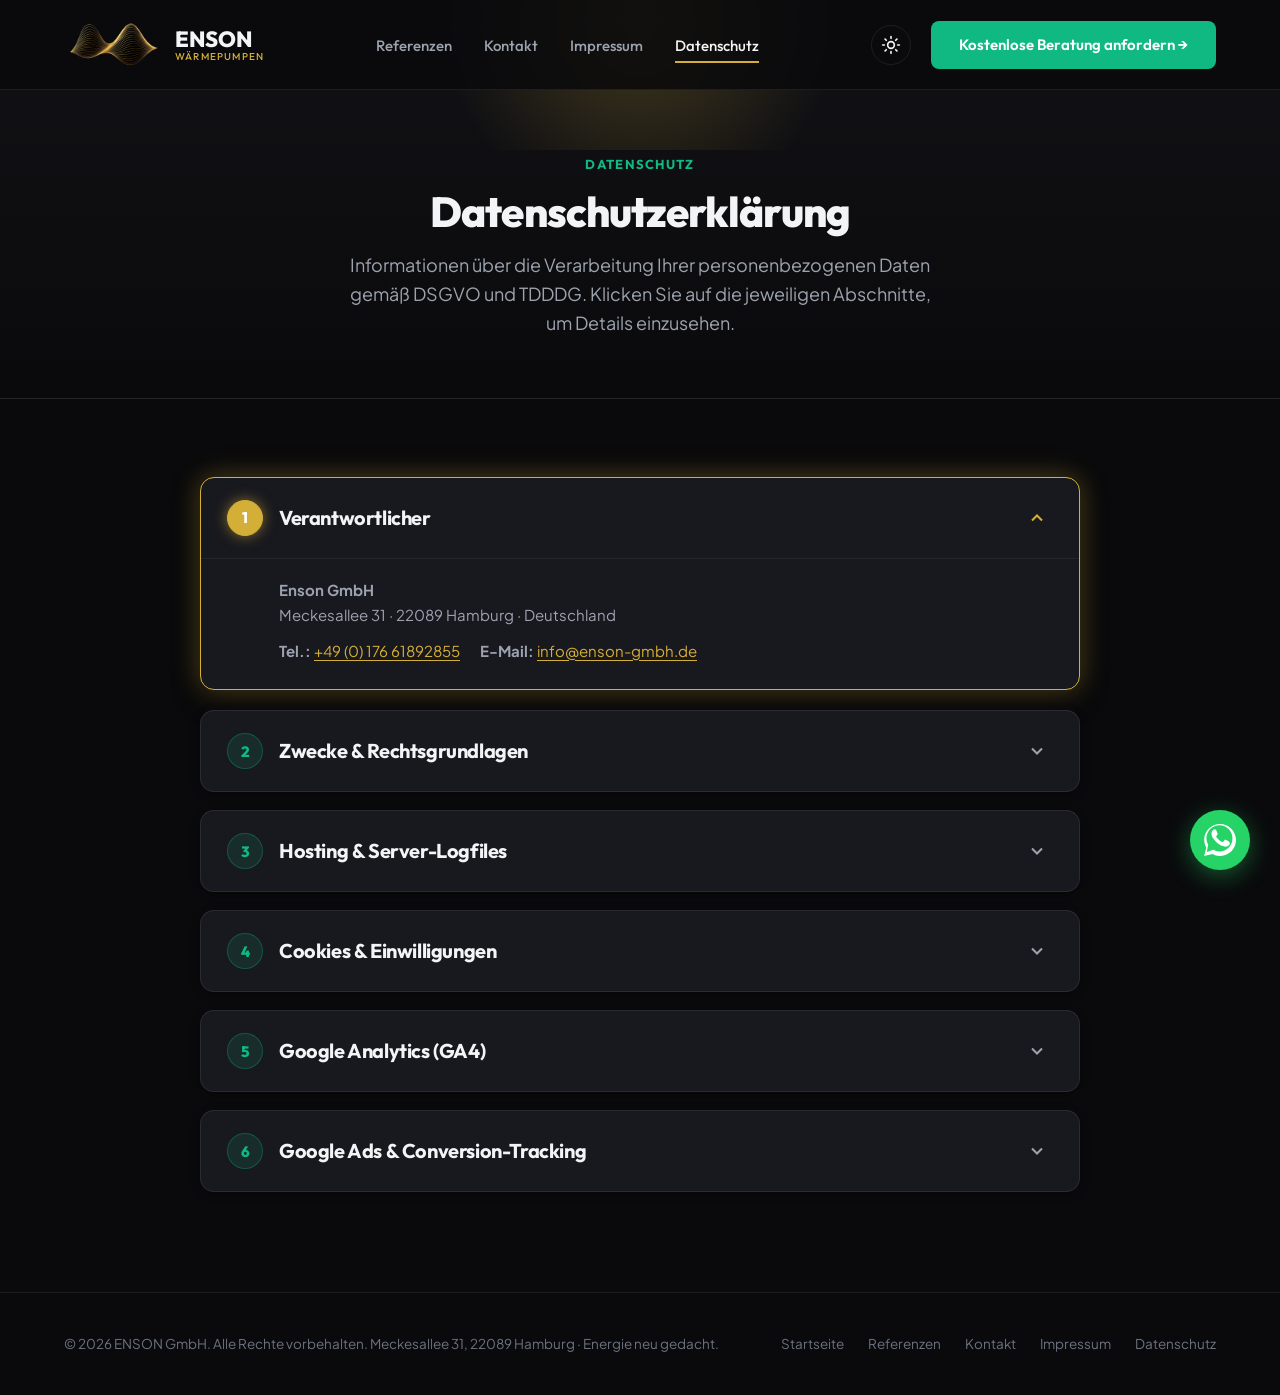
==== datenschutz.html @ f7b1c8ac "Initial commit" ====
<!DOCTYPE html>
<html lang="de">
<head>
    <meta charset="UTF-8">
    <meta name="viewport" content="width=device-width, initial-scale=1.0">
    <title>Datenschutzerklärung | ENSON GmbH - Wärmepumpen</title>
    <meta name="description" content="Datenschutzerklärung und Informationen zur Datenverarbeitung der Enson GmbH nach DSGVO.">
    <link rel="stylesheet" href="index.css">
    <!-- Google Fonts -->
    <link rel="preconnect" href="https://fonts.googleapis.com">
    <link rel="preconnect" href="https://fonts.gstatic.com" crossorigin>
    <link href="https://fonts.googleapis.com/css2?family=Outfit:wght@300;400;500;600;700;800&family=Plus+Jakarta+Sans:wght@300;400;500;600;700&display=swap" rel="stylesheet">
</head>
<body class="dark-theme">
    <!-- Header -->
    <header class="site-header" id="site-header">
        <div class="container header-container">
            <a href="index.html" class="logo-area" id="logo-link">
                <img src="logo-dark.png" alt="ENSON Logo" class="logo-image logo-dark">
                <img src="logo-light.png" alt="ENSON Logo" class="logo-image logo-light">
                <span class="logo-text">ENSON <span class="logo-subtext">WÄRMEPUMPEN</span></span>
            </a>
            
            <nav class="nav-bar" id="main-nav">
                <ul>
                    <li><a href="index.html#referenzen">Referenzen</a></li>
                    <li><a href="index.html#kontakt">Kontakt</a></li>
                    <li><a href="impressum.html">Impressum</a></li>
                    <li><a href="datenschutz.html" class="nav-active">Datenschutz</a></li>
                </ul>
            </nav>
            
            <div class="header-actions">
                <!-- Theme Toggle -->
                <button class="theme-toggle-btn" id="theme-toggle" aria-label="Theme umschalten">
                    <svg class="sun-icon" viewBox="0 0 24 24" fill="none" stroke="currentColor" stroke-width="2" stroke-linecap="round" stroke-linejoin="round">
                        <circle cx="12" cy="12" r="4"></circle>
                        <path d="M12 2v2"></path>
                        <path d="M12 20v2"></path>
                        <path d="M4.93 4.93l1.41 1.41"></path>
                        <path d="M17.66 17.66l1.41 1.41"></path>
                        <path d="M2 12h2"></path>
                        <path d="M20 12h2"></path>
                        <path d="M6.34 17.66l-1.41 1.41"></path>
                        <path d="M19.07 4.93l-1.41 1.41"></path>
                    </svg>
                    <svg class="moon-icon" viewBox="0 0 24 24" fill="none" stroke="currentColor" stroke-width="2" stroke-linecap="round" stroke-linejoin="round">
                        <path d="M12 3a6 6 0 0 0 9 9 9 9 0 1 1-9-9Z"></path>
                    </svg>
                </button>
                <a href="index.html#kontakt" class="btn btn-primary btn-header" id="header-cta">Kostenlose Beratung anfordern &rarr;</a>
                
                <!-- Mobile Nav Toggle -->
                <button class="mobile-menu-btn" id="mobile-menu-toggle" aria-label="Menü öffnen">
                    <span></span>
                    <span></span>
                    <span></span>
                </button>
            </div>
        </div>
    </header>

    <!-- Privacy Header -->
    <section class="legal-hero-section">
        <div class="container">
            <div class="legal-hero-content text-center">
                <span class="section-tag animate-on-scroll">DATENSCHUTZ</span>
                <h1 class="legal-hero-title animate-on-scroll">Datenschutzerklärung</h1>
                <p class="legal-hero-subtitle animate-on-scroll">
                    Informationen über die Verarbeitung Ihrer personenbezogenen Daten gemäß DSGVO und TDDDG. Klicken Sie auf die jeweiligen Abschnitte, um Details einzusehen.
                </p>
            </div>
        </div>
    </section>

    <!-- Privacy Interactive Accordion Content -->
    <section class="legal-content-section">
        <div class="container">
            <div class="privacy-accordion-container">
                
                <!-- 1. Verantwortlicher -->
                <div class="privacy-card-item active animate-on-scroll">
                    <button type="button" class="privacy-trigger" aria-expanded="true">
                        <div class="privacy-trigger-left">
                            <span class="privacy-number">1</span>
                            <h3 class="privacy-title">Verantwortlicher</h3>
                        </div>
                        <div class="privacy-toggle-icon">
                            <svg viewBox="0 0 24 24" fill="none" stroke="currentColor" stroke-width="2.5">
                                <polyline points="6 9 12 15 18 9"></polyline>
                            </svg>
                        </div>
                    </button>
                    <div class="privacy-panel">
                        <div class="privacy-panel-content">
                            <p><strong>Enson GmbH</strong></p>
                            <p>Meckesallee 31 · 22089 Hamburg · Deutschland</p>
                            <div class="privacy-contact-row">
                                <span><strong>Tel.:</strong> <a href="tel:+4917661892855" class="legal-link">+49 (0) 176 61892855</a></span>
                                <span><strong>E-Mail:</strong> <a href="mailto:info@enson-gmbh.de" class="legal-link">info@enson-gmbh.de</a></span>
                            </div>
                        </div>
                    </div>
                </div>

                <!-- 2. Zwecke & Rechtsgrundlagen -->
                <div class="privacy-card-item animate-on-scroll">
                    <button type="button" class="privacy-trigger" aria-expanded="false">
                        <div class="privacy-trigger-left">
                            <span class="privacy-number">2</span>
                            <h3 class="privacy-title">Zwecke & Rechtsgrundlagen</h3>
                        </div>
                        <div class="privacy-toggle-icon">
                            <svg viewBox="0 0 24 24" fill="none" stroke="currentColor" stroke-width="2.5">
                                <polyline points="6 9 12 15 18 9"></polyline>
                            </svg>
                        </div>
                    </button>
                    <div class="privacy-panel">
                        <div class="privacy-panel-content">
                            <ul class="legal-list">
                                <li>
                                    <strong>Webseitenbetrieb / IT-Sicherheit:</strong> Art. 6 Abs. 1 lit. f DSGVO
                                </li>
                                <li>
                                    <strong>Bearbeitung von Anfragen, Angeboten & Vertragsdurchführung:</strong> Art. 6 Abs. 1 lit. b DSGVO
                                </li>
                                <li>
                                    <strong>Einwilligungsbasierte Vorgänge (Cookies, Analyse, Marketing):</strong> Art. 6 Abs. 1 lit. a DSGVO i. V. m. § 25 TDDDG
                                </li>
                                <li>
                                    <strong>Rechtliche Pflichten, z. B. Aufbewahrung:</strong> Art. 6 Abs. 1 lit. c DSGVO
                                </li>
                            </ul>
                        </div>
                    </div>
                </div>

                <!-- 3. Hosting & Server-Logfiles -->
                <div class="privacy-card-item animate-on-scroll">
                    <button type="button" class="privacy-trigger" aria-expanded="false">
                        <div class="privacy-trigger-left">
                            <span class="privacy-number">3</span>
                            <h3 class="privacy-title">Hosting & Server-Logfiles</h3>
                        </div>
                        <div class="privacy-toggle-icon">
                            <svg viewBox="0 0 24 24" fill="none" stroke="currentColor" stroke-width="2.5">
                                <polyline points="6 9 12 15 18 9"></polyline>
                            </svg>
                        </div>
                    </button>
                    <div class="privacy-panel">
                        <div class="privacy-panel-content">
                            <p>
                                Unser Hoster (<strong>Strato AG</strong>, Pascalstraße 10, 10587 Berlin) verarbeitet zum Betrieb dieser Seite technische Daten (IP-Adresse, Datum/Uhrzeit, URL, Referrer, User-Agent) in Server-Logfiles. Die Verarbeitung dient der Stabilität und Sicherheit.
                            </p>
                            <p style="margin-top: 8px;">
                                <strong>Speicherfrist:</strong> 15 Tage.
                            </p>
                            <p>
                                <strong>Rechtsgrundlage:</strong> Art. 6 Abs. 1 lit. f DSGVO.
                            </p>
                            <p style="margin-top: 8px;">
                                Ein Auftragsverarbeitungsvertrag mit Strato gemäß Art. 28 DSGVO ist geschlossen.
                            </p>
                        </div>
                    </div>
                </div>

                <!-- 4. Cookies & Einwilligungen -->
                <div class="privacy-card-item animate-on-scroll">
                    <button type="button" class="privacy-trigger" aria-expanded="false">
                        <div class="privacy-trigger-left">
                            <span class="privacy-number">4</span>
                            <h3 class="privacy-title">Cookies & Einwilligungen</h3>
                        </div>
                        <div class="privacy-toggle-icon">
                            <svg viewBox="0 0 24 24" fill="none" stroke="currentColor" stroke-width="2.5">
                                <polyline points="6 9 12 15 18 9"></polyline>
                            </svg>
                        </div>
                    </button>
                    <div class="privacy-panel">
                        <div class="privacy-panel-content">
                            <p>
                                Wir verwenden technisch notwendige Cookies für den Betrieb der Website. Darüber hinaus setzen wir Analyse- und Marketing-Cookies (Google Analytics, Google Ads, Meta Pixel) ausschließlich mit Ihrer ausdrücklichen Einwilligung ein (Art. 6 Abs. 1 lit. a DSGVO i. V. m. § 25 TDDDG).
                            </p>
                            <p style="margin-top: 10px;">
                                Beim ersten Besuch erscheint ein Cookie-Banner, über das Sie Ihre Wahl treffen können. Ihre Entscheidung wird lokal in Ihrem Browser (localStorage) gespeichert. Sie können Ihre Einwilligung jederzeit mit Wirkung für die Zukunft widerrufen:
                            </p>
                            
                            <div class="cookie-reset-box">
                                <button type="button" class="btn btn-outline" id="cookie-reset-btn" onclick="alert('Ihre Cookie-Einstellungen wurden zurückgesetzt. Beim nächsten Laden wird das Banner erneut angezeigt.');">
                                    ↺ Einwilligung jetzt widerrufen / Cookie-Banner erneut anzeigen
                                </button>
                            </div>
                        </div>
                    </div>
                </div>

                <!-- 5. Google Analytics (GA4) -->
                <div class="privacy-card-item animate-on-scroll">
                    <button type="button" class="privacy-trigger" aria-expanded="false">
                        <div class="privacy-trigger-left">
                            <span class="privacy-number">5</span>
                            <h3 class="privacy-title">Google Analytics (GA4)</h3>
                        </div>
                        <div class="privacy-toggle-icon">
                            <svg viewBox="0 0 24 24" fill="none" stroke="currentColor" stroke-width="2.5">
                                <polyline points="6 9 12 15 18 9"></polyline>
                            </svg>
                        </div>
                    </button>
                    <div class="privacy-panel">
                        <div class="privacy-panel-content">
                            <p>
                                Wir nutzen <strong>Google Analytics 4</strong> (Mess-ID: <code class="legal-code">G-PY9M96F4RJ</code>) der Google Ireland Limited, Gordon House, Barrow Street, Dublin 4, Irland. Google Analytics setzt Cookies und erhebt pseudonymisierte Nutzungsdaten (Seitenaufrufe, Verweildauer, grobe Standortinformation), die an Server von Google – auch in den USA – übertragen werden.
                            </p>
                            <p style="margin-top: 8px;">
                                IP-Anonymisierung ist aktiviert; IP-Adressen werden vor der Übertragung gekürzt. Die Datenübertragung in die USA stützt sich auf EU-Standardvertragsklauseln (Art. 46 DSGVO); Google ist zudem unter dem EU-US Data Privacy Framework zertifiziert.
                            </p>
                            <p style="margin-top: 8px;">
                                <strong>Zweck:</strong> Analyse des Nutzerverhaltens zur Verbesserung unseres Angebots.
                            </p>
                            <p>
                                <strong>Rechtsgrundlage:</strong> Art. 6 Abs. 1 lit. a DSGVO (Einwilligung).
                            </p>
                            <p>
                                <strong>Speicherdauer:</strong> Nutzerdaten werden nach 14 Monaten automatisch gelöscht.
                            </p>
                            <p style="margin-top: 10px;">
                                <strong>Opt-out:</strong> 
                                <a href="https://tools.google.com/dlpage/gaoptout" target="_blank" rel="noopener noreferrer" class="legal-link">Browser-Add-on zur Deaktivierung</a> · 
                                <a href="https://policies.google.com/privacy" target="_blank" rel="noopener noreferrer" class="legal-link">Datenschutzerklärung Google</a>
                            </p>
                        </div>
                    </div>
                </div>

                <!-- 6. Google Ads & Conversion-Tracking -->
                <div class="privacy-card-item animate-on-scroll">
                    <button type="button" class="privacy-trigger" aria-expanded="false">
                        <div class="privacy-trigger-left">
                            <span class="privacy-number">6</span>
                            <h3 class="privacy-title">Google Ads & Conversion-Tracking</h3>
                        </div>
                        <div class="privacy-toggle-icon">
                            <svg viewBox="0 0 24 24" fill="none" stroke="currentColor" stroke-width="2.5">
                                <polyline points="6 9 12 15 18 9"></polyline>
                            </svg>
                        </div>
                    </button>
                    <div class="privacy-panel">
                        <div class="privacy-panel-content">
                            <p>
                                Wir schalten Werbeanzeigen über <strong>Google Ads</strong> (Conversion-ID: <code class="legal-code">AW-17674142941</code>) der Google Ireland Limited und messen deren Wirksamkeit mit dem Google Conversion-Tracking. Klickt ein Nutzer auf eine unserer Anzeigen, wird ein Cookie gesetzt, das eine mögliche Conversion (z. B. Kontaktanfrage) erfasst und pseudonymisiert an Google übermittelt.
                            </p>
                        </div>
                    </div>
                </div>

            </div>
        </div>
    </section>

    <!-- Site Footer -->
    <footer class="site-footer">
        <div class="container footer-bottom">
            <p class="copyright">&copy; 2026 ENSON GmbH. Alle Rechte vorbehalten. Meckesallee 31, 22089 Hamburg · Energie neu gedacht.</p>
            <div class="footer-links">
                <a href="index.html">Startseite</a>
                <a href="index.html#referenzen">Referenzen</a>
                <a href="index.html#kontakt">Kontakt</a>
                <a href="impressum.html">Impressum</a>
                <a href="datenschutz.html" class="nav-active">Datenschutz</a>
            </div>
        </div>
    </footer>

    <!-- Floating WhatsApp Button -->
    <a href="https://wa.me/4917661892855" class="whatsapp-float-btn" target="_blank" rel="noopener noreferrer" aria-label="Kontakt über WhatsApp" id="whatsapp-btn">
        <svg class="whatsapp-icon" viewBox="0 0 24 24" fill="currentColor">
            <path d="M.057 24l1.687-6.163c-1.041-1.804-1.588-3.849-1.587-5.946C.06 5.348 5.397.01 12.008.01c3.202.001 6.212 1.246 8.477 3.514 2.266 2.268 3.507 5.28 3.505 8.484-.004 6.657-5.34 11.997-11.953 11.997-2.005-.001-3.973-.502-5.724-1.455L0 24zm6.59-4.846c1.6.95 3.188 1.449 4.825 1.451 5.436 0 9.86-4.37 9.864-9.799.002-2.63-1.023-5.101-2.885-6.963C16.79 1.98 14.317.954 11.69.954 6.254.954 1.83 5.324 1.826 10.753c-.001 1.674.452 3.3 1.311 4.755L2.125 21.03l5.522-1.876zm11.758-6.195c-.328-.163-1.94-.954-2.24-1.064-.3-.11-.518-.163-.736.163-.218.327-.845 1.064-1.036 1.282-.19.218-.382.245-.71.082-.328-.163-1.385-.509-2.637-1.623-.974-.868-1.63-1.94-1.82-2.268-.19-.328-.02-.505.144-.668.148-.146.328-.382.492-.573.164-.19.218-.327.328-.545.11-.218.055-.409-.028-.573-.082-.163-.736-1.771-1.008-2.427-.267-.641-.56-.553-.768-.564-.199-.01-.427-.012-.655-.012-.228 0-.598.085-.91.423-.312.338-1.19 1.163-1.19 2.831s1.22 3.278 1.39 3.504c.17.228 2.4 3.66 5.812 5.132.812.35 1.447.56 1.942.717.817.26 1.562.223 2.15.135.656-.098 1.94-.792 2.213-1.527.273-.736.273-1.363.19-1.5-.082-.137-.3-.218-.628-.382z"></path>
        </svg>
        <span class="whatsapp-tooltip">Direkt WhatsApp schreiben</span>
    </a>

    <!-- JavaScript -->
    <script src="index.js"></script>
</body>
</html>
---- index.css ----
/* Global Reset & Base Styles */
* {
    margin: 0;
    padding: 0;
    box-sizing: border-box;
    scroll-behavior: smooth;
}

/* Custom Variables for Themes */
:root {
    --font-display: 'Outfit', sans-serif;
    --font-body: 'Plus Jakarta Sans', sans-serif;
    
    /* Global Transitions */
    --transition-fast: 0.2s ease;
    --transition-normal: 0.3s ease;
    --transition-slow: 0.6s ease;
    
    /* Layout */
    --container-width: 1200px;
    --header-height: 90px;
}

/* Dark Theme Variables (Default) */
.dark-theme {
    --bg-primary: #0a0a0c;
    --bg-secondary: #121216;
    --bg-card: #18181f;
    --bg-header: rgba(10, 10, 12, 0.85);
    
    --text-primary: #f3f4f6;
    --text-secondary: #9ca3af;
    --text-muted: #6b7280;
    
    --border-color: rgba(255, 255, 255, 0.08);
    --border-hover: rgba(255, 255, 255, 0.15);
    
    --accent-green: #10b981;
    --accent-green-hover: #059669;
    --accent-green-glow: rgba(16, 185, 129, 0.25);
    
    --accent-gold: #d4af37;
    --accent-gold-hover: #b59228;
    --accent-gold-glow: rgba(212, 175, 55, 0.25);
    
    --shadow-sm: 0 2px 8px rgba(0, 0, 0, 0.4);
    --shadow-md: 0 8px 24px rgba(0, 0, 0, 0.5);
    --shadow-lg: 0 16px 48px rgba(0, 0, 0, 0.6);
    
    --google-color: #ffffff;
    --hero-overlay-gradient: linear-gradient(to bottom, rgba(10, 10, 12, 0.6), rgba(10, 10, 12, 0.95));
}

/* Light Theme Variables */
.light-theme {
    --bg-primary: #f8fafc;
    --bg-secondary: #ffffff;
    --bg-card: #ffffff;
    --bg-header: rgba(255, 255, 255, 0.92);
    
    --text-primary: #0f172a;
    --text-secondary: #334155;
    --text-muted: #64748b;
    
    --border-color: rgba(15, 23, 42, 0.08);
    --border-hover: rgba(181, 141, 32, 0.35);
    
    --accent-green: #059669;
    --accent-green-hover: #047857;
    --accent-green-glow: rgba(5, 150, 105, 0.2);
    
    --accent-gold: #b58d20;
    --accent-gold-hover: #967215;
    --accent-gold-glow: rgba(181, 141, 32, 0.2);
    
    --shadow-sm: 0 2px 8px rgba(15, 23, 42, 0.04);
    --shadow-md: 0 10px 30px rgba(15, 23, 42, 0.06), 0 1px 3px rgba(15, 23, 42, 0.04);
    --shadow-lg: 0 20px 45px rgba(15, 23, 42, 0.08), 0 4px 10px rgba(15, 23, 42, 0.03);
    
    --google-color: #0f172a;
    --hero-overlay-gradient: linear-gradient(180deg, rgba(255, 255, 255, 0.72) 0%, rgba(248, 250, 252, 0.96) 100%);
}

html, body {
    overflow-x: hidden;
    width: 100%;
}

body {
    font-family: var(--font-body);
    background-color: var(--bg-primary);
    color: var(--text-primary);
    line-height: 1.6;
    transition: background-color var(--transition-normal), color var(--transition-normal);
}

/* Typography & Headings */
h1, h2, h3, h4, h5, h6 {
    font-family: var(--font-display);
    font-weight: 700;
    letter-spacing: -0.02em;
    line-height: 1.2;
}

a {
    color: inherit;
    text-decoration: none;
    transition: color var(--transition-fast);
}

/* Utility Containers */
.container {
    width: 100%;
    max-width: var(--container-width);
    margin: 0 auto;
    padding: 0 24px;
}

.text-center {
    text-center: center;
    text-align: center;
}

/* Section Common Styling */
section {
    padding: 100px 0;
    position: relative;
    border-bottom: 1px solid var(--border-color);
}

.section-tag {
    display: inline-block;
    font-family: var(--font-display);
    font-size: 13px;
    font-weight: 700;
    letter-spacing: 0.1em;
    color: var(--accent-green);
    margin-bottom: 12px;
    text-transform: uppercase;
}

.section-tag.text-center {
    display: block;
    text-align: center;
}

.section-title {
    font-size: 38px;
    font-weight: 800;
    margin-bottom: 20px;
    color: var(--text-primary);
}

.section-title.text-center {
    text-align: center;
}

.section-description {
    font-size: 18px;
    color: var(--text-secondary);
    max-width: 600px;
    margin-bottom: 40px;
}

/* Buttons */
.btn {
    display: inline-flex;
    align-items: center;
    justify-content: center;
    font-family: var(--font-display);
    font-size: 15px;
    font-weight: 600;
    padding: 12px 28px;
    border-radius: 8px;
    cursor: pointer;
    transition: all var(--transition-normal);
    border: none;
    outline: none;
    text-align: center;
}

.btn-primary {
    background-color: var(--accent-green);
    color: #ffffff;
}

.btn-primary:hover {
    background-color: var(--accent-green-hover);
    transform: translateY(-2px);
}

.btn-large {
    padding: 16px 36px;
    font-size: 16px;
    border-radius: 10px;
}

.btn-full {
    width: 100%;
}

.btn-outline {
    background-color: transparent;
    border: 2px solid var(--text-primary);
    color: var(--text-primary);
}

.btn-outline:hover {
    background-color: var(--text-primary);
    color: var(--bg-primary);
    transform: translateY(-2px);
}

.btn-glow {
    box-shadow: 0 4px 14px 0 var(--accent-green-glow);
}

.btn-glow:hover {
    box-shadow: 0 6px 20px 0 var(--accent-green-glow);
}

/* Scroll Animation classes */
.animate-on-scroll {
    opacity: 0;
    transform: translateY(30px);
    transition: opacity 0.8s cubic-bezier(0.16, 1, 0.3, 1), transform 0.8s cubic-bezier(0.16, 1, 0.3, 1);
}

.animate-on-scroll.visible {
    opacity: 1;
    transform: translateY(0);
}

/* Header Styles */
.site-header {
    position: fixed;
    top: 0;
    left: 0;
    width: 100%;
    height: var(--header-height);
    background-color: var(--bg-header);
    backdrop-filter: blur(12px);
    -webkit-backdrop-filter: blur(12px);
    border-bottom: 1px solid var(--border-color);
    z-index: 1000;
    transition: background-color var(--transition-normal), border-color var(--transition-normal);
}

.header-container {
    display: flex;
    align-items: center;
    justify-content: space-between;
    height: 100%;
}

.logo-area {
    display: flex;
    align-items: center;
    gap: 12px;
}

.logo-image {
    height: 48px;
    width: auto;
    object-fit: contain;
    transition: filter var(--transition-normal);
}

.logo-dark {
    display: none;
}

.logo-light {
    display: none;
}

.dark-theme .logo-dark {
    display: block;
}

.light-theme .logo-light {
    display: block;
}

.logo-text {
    font-family: var(--font-display);
    font-weight: 800;
    font-size: 22px;
    color: var(--text-primary);
    display: flex;
    flex-direction: column;
    line-height: 1;
}

.logo-subtext {
    font-size: 10px;
    font-weight: 500;
    letter-spacing: 0.12em;
    color: var(--accent-gold);
    margin-top: 2px;
}

.nav-bar ul {
    display: flex;
    list-style: none;
    gap: 32px;
}

.nav-bar a {
    font-family: var(--font-display);
    font-size: 15px;
    font-weight: 500;
    color: var(--text-secondary);
    position: relative;
    padding: 8px 0;
}

.nav-bar a:hover,
.nav-bar a.nav-active {
    color: var(--text-primary);
}

.nav-bar a::after {
    content: '';
    position: absolute;
    bottom: 0;
    left: 0;
    width: 100%;
    height: 2px;
    background-color: var(--accent-gold);
    transform: scaleX(0);
    transform-origin: right;
    transition: transform var(--transition-normal);
}

.nav-bar a:hover::after,
.nav-bar a.nav-active::after {
    transform: scaleX(1);
    transform-origin: left;
}

.header-actions {
    display: flex;
    align-items: center;
    gap: 20px;
}

.theme-toggle-btn {
    background: none;
    border: 1px solid var(--border-color);
    color: var(--text-primary);
    cursor: pointer;
    width: 40px;
    height: 40px;
    border-radius: 50%;
    display: flex;
    align-items: center;
    justify-content: center;
    transition: all var(--transition-fast);
}

.theme-toggle-btn:hover {
    background-color: var(--border-color);
    border-color: var(--accent-gold);
    color: var(--accent-gold);
}

.theme-toggle-btn svg {
    width: 20px;
    height: 20px;
}

/* Hide sun in dark mode, moon in light mode */
.dark-theme .sun-icon {
    display: block;
}
.dark-theme .moon-icon {
    display: none;
}
.light-theme .sun-icon {
    display: none;
}
.light-theme .moon-icon {
    display: block;
}

.mobile-menu-btn {
    display: none;
    flex-direction: column;
    gap: 6px;
    width: 24px;
    background: none;
    border: none;
    cursor: pointer;
    z-index: 1010;
}

.mobile-menu-btn span {
    display: block;
    width: 100%;
    height: 2px;
    background-color: var(--text-primary);
    transition: all var(--transition-fast);
}

/* Hero Section Styles */
.hero-section {
    position: relative;
    height: 100vh;
    min-height: 700px;
    display: flex;
    align-items: center;
    overflow: hidden;
    padding: 0;
    border-bottom: none;
}

.video-bg-container {
    position: absolute;
    top: 0;
    left: 0;
    width: 100%;
    height: 100%;
    z-index: 1;
}

.video-bg {
    width: 100%;
    height: 100%;
    object-fit: cover;
}

.video-overlay {
    position: absolute;
    top: 0;
    left: 0;
    width: 100%;
    height: 100%;
    background: var(--hero-overlay-gradient);
    z-index: 2;
    transition: background var(--transition-normal);
}

.hero-container {
    position: relative;
    z-index: 3;
    display: flex;
    align-items: center;
    width: 100%;
    height: 100%;
    padding-top: calc(var(--header-height) + 24px);
}

.hero-content {
    max-width: 680px;
}

.hero-tag {
    display: inline-block;
    font-family: var(--font-display);
    font-size: 14px;
    font-weight: 700;
    letter-spacing: 0.15em;
    color: var(--accent-gold);
    margin-top: 12px;
    margin-bottom: 24px;
    border: 1px solid var(--accent-gold);
    padding: 6px 16px;
    border-radius: 50px;
    background-color: rgba(212, 175, 55, 0.08);
}

.hero-title {
    font-size: 54px;
    font-weight: 800;
    line-height: 1.1;
    margin-bottom: 24px;
    color: var(--text-primary);
}

.hero-subtitle {
    font-size: 20px;
    color: var(--text-secondary);
    margin-bottom: 36px;
    line-height: 1.5;
}

.hero-bullets {
    list-style: none;
    display: grid;
    grid-template-columns: repeat(2, 1fr);
    gap: 16px;
    margin-bottom: 40px;
}

.hero-bullets li {
    display: flex;
    align-items: center;
    gap: 10px;
    font-size: 16px;
    font-weight: 500;
    color: var(--text-primary);
}

.checkmark-icon {
    width: 20px;
    height: 20px;
    color: var(--accent-green);
    flex-shrink: 0;
}

.hero-cta-wrapper {
    display: flex;
    flex-direction: column;
    align-items: flex-start;
    gap: 12px;
}

.hero-cta-subtext {
    font-size: 13px;
    color: var(--text-muted);
}

/* Trust Bar Section */
.trust-bar-section {
    background-color: var(--bg-secondary);
    padding: 30px 0;
    border-bottom: 1px solid var(--border-color);
}

.trust-container {
    width: 100%;
}

.trust-track {
    display: grid;
    grid-template-columns: repeat(4, 1fr);
    gap: 24px;
    width: 100%;
}

.trust-duplicate {
    display: none !important;
}

.trust-item {
    display: flex;
    align-items: center;
    gap: 16px;
}

.trust-icon {
    width: 48px;
    height: 48px;
    border-radius: 50%;
    background-color: var(--bg-card);
    border: 1px solid var(--border-color);
    display: flex;
    align-items: center;
    justify-content: center;
    color: var(--accent-gold);
    flex-shrink: 0;
}

.trust-icon svg {
    width: 22px;
    height: 22px;
}

.google-logo {
    font-family: 'Outfit', sans-serif;
    font-weight: 800;
    font-size: 22px;
    color: #4285F4;
    border-color: var(--border-color);
    box-shadow: var(--shadow-sm);
}

.trust-details {
    display: flex;
    flex-direction: column;
}

.rating-stars {
    color: #f59e0b; /* Gold star color */
    font-size: 14px;
    line-height: 1;
    margin-bottom: 2px;
}

.trust-text {
    font-size: 14px;
    color: var(--text-secondary);
    line-height: 1.3;
}

.trust-text strong {
    color: var(--text-primary);
}

/* Services Section */
.services-section {
    background-color: var(--bg-primary);
}

.services-grid {
    display: grid;
    grid-template-columns: repeat(4, 1fr);
    gap: 24px;
}

.service-card {
    background-color: var(--bg-card);
    border: 1px solid var(--border-color);
    padding: 36px 28px;
    border-radius: 12px;
    transition: all var(--transition-normal);
    box-shadow: var(--shadow-sm);
    display: flex;
    flex-direction: column;
    height: 100%;
}

.service-card:hover {
    transform: translateY(-8px);
    border-color: var(--accent-green);
    box-shadow: var(--shadow-md);
}

.service-icon-wrapper {
    width: 60px;
    height: 60px;
    border-radius: 10px;
    background-color: rgba(16, 185, 129, 0.08);
    color: var(--accent-green);
    display: flex;
    align-items: center;
    justify-content: center;
    margin-bottom: 24px;
    border: 1px solid rgba(16, 185, 129, 0.15);
}

.service-icon {
    width: 30px;
    height: 30px;
}

.service-card-title {
    font-size: 20px;
    font-weight: 700;
    margin-bottom: 14px;
    color: var(--text-primary);
}

.service-card-text {
    font-size: 15px;
    color: var(--text-secondary);
    line-height: 1.5;
}

/* Simulator Section */
.simulator-section {
    background-color: var(--bg-secondary);
}

.simulator-container {
    display: grid;
    grid-template-columns: 1fr 1.1fr;
    gap: 60px;
    align-items: center;
}

.simulator-info {
    max-width: 500px;
}

.time-selector {
    display: grid;
    grid-template-columns: repeat(4, 1fr);
    gap: 12px;
    width: 100%;
    margin-top: 10px;
}

.time-btn {
    background-color: var(--bg-card);
    border: 1px solid var(--border-color);
    color: var(--text-secondary);
    padding: 14px;
    border-radius: 8px;
    font-family: var(--font-display);
    font-size: 15px;
    font-weight: 600;
    cursor: pointer;
    display: flex;
    align-items: center;
    justify-content: center;
    transition: all var(--transition-normal);
}

.time-btn:hover {
    border-color: var(--accent-gold);
    color: var(--text-primary);
}

.time-btn.active {
    background-color: var(--bg-primary);
    border-color: var(--accent-green);
    color: var(--accent-green);
    box-shadow: var(--shadow-sm);
}

.simulator-subtext {
    font-size: 13px;
    color: var(--text-muted);
}

/* Live Energy Flow Showcase & Card */
.simulator-section {
    background-color: var(--bg-primary);
    position: relative;
    overflow: hidden;
    padding: 100px 0;
}

.simulator-container {
    display: grid;
    grid-template-columns: 1fr 1.35fr;
    gap: 60px;
    align-items: center;
}

.flow-features-list {
    display: flex;
    flex-direction: column;
    gap: 16px;
    margin: 28px 0;
}

.flow-feat-item {
    display: flex;
    align-items: flex-start;
    gap: 14px;
    font-size: 15px;
    color: var(--text-secondary);
    line-height: 1.5;
}

.flow-feat-item strong {
    color: var(--text-primary);
}

.feat-dot {
    width: 10px;
    height: 10px;
    border-radius: 50%;
    margin-top: 6px;
    flex-shrink: 0;
}

.feat-dot.green {
    background-color: #10b981;
    box-shadow: 0 0 10px #10b981, 0 0 20px #10b981;
}

.feat-dot.gold {
    background-color: var(--accent-gold);
    box-shadow: 0 0 10px var(--accent-gold), 0 0 20px var(--accent-gold);
}

/* Main Visual Energy Flow Card */
.energy-flow-card {
    background: linear-gradient(145deg, rgba(20, 20, 26, 0.95), rgba(10, 10, 14, 0.98));
    border: 1px solid rgba(212, 175, 55, 0.3);
    border-radius: 24px;
    padding: 16px 16px 14px 16px;
    position: relative;
    box-shadow: 0 20px 50px rgba(0, 0, 0, 0.6), 0 0 45px rgba(16, 185, 129, 0.18), 0 0 30px rgba(212, 175, 55, 0.12);
    overflow: hidden;
    transition: all var(--transition-normal);
}

.energy-flow-card:hover {
    border-color: rgba(212, 175, 55, 0.55);
    box-shadow: 0 25px 60px rgba(0, 0, 0, 0.7), 0 0 65px rgba(16, 185, 129, 0.28), 0 0 45px rgba(212, 175, 55, 0.25);
    transform: translateY(-3px);
}

/* Ambient Pulsing Aura Behind Image */
.energy-flow-ambient-glow {
    position: absolute;
    top: 50%;
    left: 50%;
    width: 130%;
    height: 130%;
    transform: translate(-50%, -50%);
    background: radial-gradient(circle at 50% 45%, rgba(16, 185, 129, 0.25) 0%, rgba(212, 175, 55, 0.15) 40%, transparent 70%);
    pointer-events: none;
    z-index: 1;
    animation: energyAuraBreathe 4s ease-in-out infinite alternate;
}

@keyframes energyAuraBreathe {
    0% {
        opacity: 0.45;
        transform: translate(-50%, -50%) scale(0.95);
        filter: blur(20px);
    }
    50% {
        opacity: 1;
        transform: translate(-50%, -50%) scale(1.1);
        filter: blur(35px);
    }
    100% {
        opacity: 0.55;
        transform: translate(-50%, -50%) scale(1.02);
        filter: blur(25px);
    }
}

.energy-image-wrapper {
    position: relative;
    border-radius: 18px;
    overflow: hidden;
    z-index: 2;
    background: #020204;
    border: 1px solid rgba(255, 255, 255, 0.08);
}

.energy-flow-img {
    width: 100%;
    height: auto;
    display: block;
    border-radius: 18px;
    filter: drop-shadow(0 0 20px rgba(16, 185, 129, 0.3));
    transition: transform 0.6s cubic-bezier(0.16, 1, 0.3, 1);
}

.energy-flow-card:hover .energy-flow-img {
    transform: scale(1.015);
}

/* Animated Light Beam Sweep across the energy flow channels */
.energy-glow-beam {
    position: absolute;
    top: 0;
    left: -150%;
    width: 90%;
    height: 100%;
    background: linear-gradient(90deg, transparent 0%, rgba(16, 185, 129, 0.1) 30%, rgba(212, 175, 55, 0.28) 50%, rgba(16, 185, 129, 0.2) 70%, transparent 100%);
    transform: skewX(-25deg);
    pointer-events: none;
    animation: energyBeamSweep 4.5s cubic-bezier(0.4, 0, 0.2, 1) infinite;
    mix-blend-mode: screen;
}

@keyframes energyBeamSweep {
    0% {
        left: -130%;
        opacity: 0;
    }
    20% {
        opacity: 1;
    }
    55% {
        left: 150%;
        opacity: 0.9;
    }
    100% {
        left: 150%;
        opacity: 0;
    }
}

/* Pulsing Flow Ring Over Autarky */
.energy-pulse-rings {
    position: absolute;
    border-radius: 50%;
    pointer-events: none;
    border: 2px solid transparent;
}

.ring-autarky {
    bottom: 3.2%;
    left: 50.9%;
    transform: translateX(-50%);
    width: 17.2%;
    height: 38.5%;
    border-color: rgba(16, 185, 129, 0.45);
    box-shadow: 0 0 25px rgba(16, 185, 129, 0.6);
    animation: ringPulseGreen 2.5s ease-out infinite;
}

@keyframes ringPulseGreen {
    0% {
        transform: translateX(-50%) scale(0.96);
        box-shadow: 0 0 12px rgba(16, 185, 129, 0.35);
        opacity: 0.6;
    }
    50% {
        transform: translateX(-50%) scale(1.05);
        box-shadow: 0 0 40px rgba(16, 185, 129, 0.85), inset 0 0 20px rgba(16, 185, 129, 0.4);
        opacity: 1;
    }
    100% {
        transform: translateX(-50%) scale(0.96);
        box-shadow: 0 0 12px rgba(16, 185, 129, 0.35);
        opacity: 0.6;
    }
}

/* Bottom Status Bar */
.energy-card-footer {
    display: flex;
    align-items: center;
    justify-content: space-between;
    margin-top: 14px;
    padding: 4px 6px 0 6px;
    position: relative;
    z-index: 3;
}

.live-status-indicator {
    display: flex;
    align-items: center;
    gap: 10px;
    font-size: 13.5px;
    color: var(--text-secondary);
}

.live-pulse-dot {
    width: 9px;
    height: 9px;
    border-radius: 50%;
    background-color: #10b981;
    box-shadow: 0 0 0 0 rgba(16, 185, 129, 0.7);
    animation: livePulseAnim 1.8s infinite;
}

@keyframes livePulseAnim {
    0% {
        transform: scale(0.95);
        box-shadow: 0 0 0 0 rgba(16, 185, 129, 0.7);
    }
    70% {
        transform: scale(1);
        box-shadow: 0 0 0 9px rgba(16, 185, 129, 0);
    }
    100% {
        transform: scale(0.95);
        box-shadow: 0 0 0 0 rgba(16, 185, 129, 0);
    }
}

.live-status-text strong {
    color: #10b981;
}

.live-system-tag {
    font-size: 11px;
    font-weight: 700;
    text-transform: uppercase;
    letter-spacing: 0.08em;
    color: var(--accent-gold);
    background: rgba(212, 175, 55, 0.1);
    border: 1px solid rgba(212, 175, 55, 0.25);
    padding: 3px 10px;
    border-radius: 20px;
}

@media (max-width: 991px) {
    .simulator-container {
        grid-template-columns: 1fr;
        gap: 40px;
    }
}

/* Benefits Row Section */
.benefits-row-section {
    background-color: var(--bg-primary);
}

.benefits-row-grid {
    display: grid;
    grid-template-columns: repeat(4, 1fr);
    gap: 24px;
}

.benefit-row-item {
    display: flex;
    gap: 16px;
}

.benefit-row-icon {
    width: 44px;
    height: 44px;
    border-radius: 8px;
    background-color: rgba(212, 175, 55, 0.08);
    border: 1px solid rgba(212, 175, 55, 0.15);
    color: var(--accent-gold);
    display: flex;
    align-items: center;
    justify-content: center;
    flex-shrink: 0;
}

.benefit-row-icon svg {
    width: 20px;
    height: 20px;
}

.benefit-row-content h4 {
    font-size: 16px;
    font-weight: 700;
    margin-bottom: 4px;
    color: var(--text-primary);
}

.benefit-row-content p {
    font-size: 13.5px;
    color: var(--text-secondary);
    line-height: 1.4;
}

/* Steps Section */
.steps-section {
    background-color: var(--bg-secondary);
}

.steps-grid {
    display: grid;
    grid-template-columns: repeat(4, 1fr);
    gap: 24px;
    margin-top: 50px;
    position: relative;
}

/* Step Card Line Connector for desktop */
@media (min-width: 1024px) {
    .steps-grid::before {
        content: '';
        position: absolute;
        top: 40px;
        left: 12.5%;
        width: 75%;
        height: 2px;
        background: var(--border-color);
        z-index: 1;
    }
}

.step-card {
    background-color: var(--bg-card);
    border: 1px solid var(--border-color);
    border-radius: 12px;
    padding: 36px 24px;
    position: relative;
    z-index: 2;
    transition: all var(--transition-normal);
}

.step-card:hover {
    border-color: var(--accent-gold);
    transform: translateY(-5px);
}

.step-num {
    width: 48px;
    height: 48px;
    border-radius: 50%;
    background-color: var(--bg-secondary);
    border: 2px solid var(--accent-gold);
    color: var(--accent-gold);
    font-family: var(--font-display);
    font-size: 16px;
    font-weight: 700;
    display: flex;
    align-items: center;
    justify-content: center;
    margin-bottom: 24px;
    box-shadow: 0 0 10px var(--accent-gold-glow);
}

.step-title {
    font-size: 18px;
    font-weight: 700;
    margin-bottom: 12px;
    color: var(--text-primary);
}

.step-text {
    font-size: 14px;
    color: var(--text-secondary);
    line-height: 1.5;
}

/* References Section */
.references-section {
    background-color: var(--bg-primary);
}

.section-header-row {
    display: flex;
    align-items: flex-end;
    justify-content: space-between;
    margin-bottom: 50px;
}

.link-arrow {
    font-family: var(--font-display);
    font-weight: 600;
    color: var(--accent-gold);
    font-size: 16px;
    display: inline-flex;
    align-items: center;
    gap: 6px;
}

.link-arrow:hover {
    color: var(--accent-gold-hover);
    transform: translateX(4px);
}

.references-grid {
    display: grid;
    grid-template-columns: repeat(4, 1fr);
    gap: 24px;
    margin-bottom: 60px;
}

.reference-card {
    background-color: var(--bg-card);
    border: 1px solid var(--border-color);
    border-radius: 12px;
    overflow: hidden;
    transition: all var(--transition-normal);
    box-shadow: var(--shadow-sm);
}

.reference-card:hover {
    border-color: var(--accent-gold);
    transform: translateY(-6px);
    box-shadow: var(--shadow-md);
}

.ref-img-wrapper {
    position: relative;
    width: 100%;
    aspect-ratio: 4 / 3;
    overflow: hidden;
    background-color: #000;
}

.ref-img {
    width: 100%;
    height: 100%;
    object-fit: cover;
    transition: transform var(--transition-slow);
}

.reference-card:hover .ref-img {
    transform: scale(1.08);
}

.ref-info {
    padding: 20px;
}

.ref-title {
    font-size: 16px;
    font-weight: 700;
    color: var(--text-primary);
    margin-bottom: 6px;
}

.ref-meta {
    font-size: 13px;
    color: var(--text-muted);
}

/* Partner Carousel Section (Infinite Scrolling Cards Right to Left) */
.partner-carousel-section {
    background-color: var(--bg-primary);
    padding: 90px 0 100px 0;
    overflow: hidden;
    position: relative;
    border-top: 1px solid var(--border-color);
    border-bottom: 1px solid var(--border-color);
}

.partner-marquee-container {
    width: 100%;
    overflow: hidden;
    position: relative;
    padding: 20px 0;
    mask-image: linear-gradient(to right, transparent 0%, black 8%, black 92%, transparent 100%);
    -webkit-mask-image: linear-gradient(to right, transparent 0%, black 8%, black 92%, transparent 100%);
}

.partner-marquee-track {
    display: flex;
    gap: 24px;
    width: max-content;
    animation: partner-marquee-rtl 32s linear infinite;
}

.partner-marquee-track:hover {
    animation-play-state: paused;
}

.partner-slide-card {
    width: 350px;
    background-color: var(--bg-card);
    border: 1px solid var(--border-color);
    border-radius: 14px;
    padding: 26px 22px;
    display: flex;
    align-items: flex-start;
    gap: 16px;
    flex-shrink: 0;
    transition: transform var(--transition-normal), border-color var(--transition-normal), box-shadow var(--transition-normal);
    box-shadow: var(--shadow-sm);
    cursor: default;
}

.partner-slide-card:hover {
    border-color: var(--accent-gold);
    transform: translateY(-4px);
    box-shadow: var(--shadow-md), 0 0 20px rgba(212, 175, 55, 0.12);
}

.partner-slide-card .partner-card-icon {
    width: 44px;
    height: 44px;
    border-radius: 10px;
    background-color: rgba(212, 175, 55, 0.1);
    border: 1px solid rgba(212, 175, 55, 0.25);
    color: var(--accent-gold);
    display: flex;
    align-items: center;
    justify-content: center;
    flex-shrink: 0;
}

.partner-slide-card .partner-card-icon svg {
    width: 22px;
    height: 22px;
}

.partner-slide-card .partner-card-content h4 {
    font-size: 16px;
    font-weight: 700;
    margin-bottom: 6px;
    color: var(--text-primary);
}

.partner-slide-card .partner-card-content p {
    font-size: 13.5px;
    color: var(--text-secondary);
    line-height: 1.5;
    margin: 0;
}

.light-theme .partner-slide-card {
    background-color: #ffffff;
    box-shadow: 0 4px 16px rgba(0,0,0,0.06);
}

@keyframes partner-marquee-rtl {
    0% {
        transform: translateX(0);
    }
    100% {
        transform: translateX(calc(-50% - 12px));
    }
}

/* Testimonials Section */
.testimonials-section {
    background-color: var(--bg-secondary);
}

.testimonials-grid {
    display: grid;
    grid-template-columns: repeat(3, 1fr);
    gap: 24px;
}

.testimonial-card {
    background-color: var(--bg-card);
    border: 1px solid var(--border-color);
    border-radius: 12px;
    padding: 36px;
    box-shadow: var(--shadow-sm);
    display: flex;
    flex-direction: column;
    justify-content: space-between;
    transition: all var(--transition-normal);
}

.testimonial-card:hover {
    border-color: var(--accent-gold);
    transform: translateY(-5px);
}

.testimonial-stars {
    color: #f59e0b;
    font-size: 16px;
    margin-bottom: 20px;
}

.testimonial-text {
    font-size: 15px;
    color: var(--text-secondary);
    line-height: 1.6;
    margin-bottom: 24px;
    font-style: italic;
}

.testimonial-footer {
    display: flex;
    justify-content: space-between;
    align-items: center;
    border-top: 1px solid var(--border-color);
    padding-top: 20px;
}

.testimonial-author {
    display: block;
    font-family: var(--font-display);
    font-size: 15px;
    font-weight: 700;
    color: var(--text-primary);
}

.testimonial-location {
    display: block;
    font-size: 12px;
    color: var(--text-muted);
}

/* FAQ & Contact Form Section */
.faq-contact-section {
    background-color: var(--bg-primary);
}

.faq-contact-grid {
    display: grid;
    grid-template-columns: 1.1fr 1fr;
    gap: 60px;
}

.faq-accordion {
    display: flex;
    flex-direction: column;
    gap: 16px;
    margin-top: 30px;
}

.faq-item {
    border: 1px solid var(--border-color);
    background-color: var(--bg-card);
    border-radius: 8px;
    overflow: hidden;
    transition: border-color var(--transition-fast);
}

.faq-item:hover {
    border-color: var(--accent-gold);
}

.faq-trigger {
    width: 100%;
    background: none;
    border: none;
    padding: 20px 24px;
    text-align: left;
    font-family: var(--font-display);
    font-size: 16px;
    font-weight: 600;
    color: var(--text-primary);
    cursor: pointer;
    display: flex;
    justify-content: space-between;
    align-items: center;
    gap: 16px;
}

.faq-icon {
    width: 18px;
    height: 18px;
    color: var(--text-secondary);
    transition: transform var(--transition-normal);
}

.faq-item.active .faq-icon {
    transform: rotate(180deg);
    color: var(--accent-gold);
}

.faq-panel {
    max-height: 0;
    overflow: hidden;
    transition: max-height var(--transition-normal) ease-out;
}

.faq-panel p {
    padding: 0 24px 24px 24px;
    font-size: 14.5px;
    color: var(--text-secondary);
    line-height: 1.6;
}

/* Contact Form styling */
.contact-form-wrapper {
    background-color: var(--bg-card);
    border: 1px solid var(--border-color);
    border-radius: 16px;
    padding: 44px;
    box-shadow: var(--shadow-lg);
}

.form-title {
    font-size: 26px;
    font-weight: 800;
    margin-bottom: 8px;
    color: var(--text-primary);
}

.form-subtitle {
    font-size: 14px;
    color: var(--text-secondary);
    margin-bottom: 30px;
}

.lead-form .form-group {
    margin-bottom: 20px;
    display: flex;
    flex-direction: column;
    gap: 8px;
}

.lead-form label {
    font-size: 13.5px;
    font-weight: 600;
    color: var(--text-secondary);
}

.lead-form input,
.lead-form select,
.lead-form textarea {
    background-color: var(--bg-secondary);
    border: 1px solid var(--border-color);
    color: var(--text-primary);
    padding: 12px 16px;
    border-radius: 8px;
    font-family: var(--font-body);
    font-size: 14.5px;
    outline: none;
    transition: all var(--transition-fast);
    width: 100%;
    resize: vertical;
}

.lead-form input:focus,
.lead-form select:focus,
.lead-form textarea:focus {
    border-color: var(--accent-gold);
    box-shadow: 0 0 0 2px var(--accent-gold-glow);
}

.lead-form .form-row {
    display: grid;
    grid-template-columns: repeat(2, 1fr);
    gap: 20px;
}

.form-privacy-note {
    display: block;
    text-align: center;
    font-size: 12px;
    color: var(--text-muted);
    margin-top: 12px;
}

/* Footer Banner with Contact Channels & Social Icons */
.footer-banner-section {
    background-color: var(--bg-secondary);
    padding: 70px 0;
    border-top: 1px solid var(--border-color);
}

.footer-banner-container {
    display: flex;
    flex-direction: column;
    align-items: center;
    text-align: center;
    gap: 36px;
}

.banner-text {
    max-width: 700px;
    margin: 0 auto;
}

.banner-text h3 {
    font-size: 30px;
    font-weight: 800;
    margin-bottom: 10px;
    color: var(--text-primary);
}

.banner-text p {
    font-size: 16px;
    color: var(--text-secondary);
}

.footer-contact-wrapper {
    width: 100%;
    max-width: 960px;
}

.footer-contact-grid {
    display: grid;
    grid-template-columns: repeat(4, 1fr);
    gap: 16px;
    margin-bottom: 24px;
}

.footer-contact-card {
    display: flex;
    align-items: center;
    gap: 12px;
    padding: 14px 16px;
    background-color: var(--bg-card);
    border: 1px solid var(--border-color);
    border-radius: 12px;
    text-align: left;
    transition: all var(--transition-fast);
}

.footer-contact-card:hover {
    border-color: var(--accent-gold);
    transform: translateY(-2px);
    box-shadow: 0 4px 16px rgba(212, 175, 55, 0.2);
}

.footer-social-bar {
    display: flex;
    align-items: center;
    justify-content: center;
    gap: 16px;
}

.footer-social-bar .social-bar-label {
    font-size: 14px;
    font-weight: 600;
    color: var(--text-secondary);
}

.footer-social-bar .social-bar-icons {
    display: flex;
    align-items: center;
    gap: 12px;
}

/* Footer Google Maps Wrapper */
.footer-map-wrapper {
    width: 100%;
    max-width: 960px;
    border-radius: 14px;
    overflow: hidden;
    border: 1px solid var(--border-color);
    box-shadow: var(--shadow-sm);
    background-color: var(--bg-card);
    transition: all var(--transition-normal);
}

.footer-map-wrapper:hover {
    border-color: var(--accent-gold);
    box-shadow: var(--shadow-md);
}

.footer-map-wrapper iframe {
    display: block;
    width: 100%;
    height: 320px;
    border: none;
}

/* Footer bottom */
.site-footer {
    background-color: var(--bg-primary);
    padding: 40px 0;
    border-top: none;
}

.footer-bottom {
    display: flex;
    align-items: center;
    justify-content: space-between;
    font-size: 13.5px;
    color: var(--text-muted);
}

.footer-links {
    display: flex;
    gap: 24px;
}

.footer-links a:hover {
    color: var(--text-primary);
}

/* Floating WhatsApp Button */
.whatsapp-float-btn {
    position: fixed;
    bottom: 30px;
    right: 30px;
    width: 60px;
    height: 60px;
    background-color: #25d366;
    color: #ffffff;
    border-radius: 50%;
    display: flex;
    align-items: center;
    justify-content: center;
    box-shadow: 0 6px 24px rgba(37, 211, 102, 0.4);
    z-index: 999;
    cursor: pointer;
    transition: all var(--transition-normal);
}

.whatsapp-icon {
    width: 32px;
    height: 32px;
}

.whatsapp-float-btn::before {
    content: '';
    position: absolute;
    top: -4px;
    left: -4px;
    right: -4px;
    bottom: -4px;
    border: 2px solid #25d366;
    border-radius: 50%;
    animation: whatsapp-pulse 1.8s infinite;
    opacity: 0;
}

.whatsapp-float-btn:hover {
    transform: translateY(-5px) scale(1.05);
    background-color: #20ba5a;
    box-shadow: 0 8px 32px rgba(37, 211, 102, 0.5);
}

@keyframes whatsapp-pulse {
    0% {
        transform: scale(0.95);
        opacity: 0.8;
    }
    100% {
        transform: scale(1.2);
        opacity: 0;
    }
}

.whatsapp-tooltip {
    position: absolute;
    right: 75px;
    background-color: var(--bg-card);
    border: 1px solid var(--border-color);
    color: var(--text-primary);
    padding: 8px 14px;
    border-radius: 6px;
    font-size: 13px;
    font-weight: 600;
    box-shadow: var(--shadow-md);
    white-space: nowrap;
    opacity: 0;
    visibility: hidden;
    transform: translateX(10px);
    transition: all var(--transition-normal);
}

.whatsapp-float-btn:hover .whatsapp-tooltip {
    opacity: 1;
    visibility: visible;
    transform: translateX(0);
}

/* Responsive Styles */
@media (max-width: 1199px) {
    .container {
        padding: 0 20px;
    }
    
    .services-grid {
        grid-template-columns: repeat(2, 1fr);
    }
    
    .trust-container {
        grid-template-columns: repeat(2, 1fr);
    }
    
    .references-grid {
        grid-template-columns: repeat(2, 1fr);
    }
    
    .benefits-row-grid {
        grid-template-columns: repeat(2, 1fr);
        gap: 32px;
    }
    
    .steps-grid {
        grid-template-columns: repeat(2, 1fr);
    }
    
    .steps-grid::before {
        display: none;
    }
    
    .faq-contact-grid {
        grid-template-columns: 1fr;
        gap: 50px;
    }
}

@media (max-width: 991px) {
    .site-header {
        height: 80px;
    }
    
    .nav-bar {
        position: fixed;
        top: 80px;
        left: 0;
        width: 100%;
        height: calc(100vh - 80px);
        background-color: var(--bg-primary);
        z-index: 998;
        transform: translateX(-100%);
        transition: transform var(--transition-normal);
        border-top: 1px solid var(--border-color);
        padding: 40px;
    }
    
    .nav-bar.active {
        transform: translateX(0);
    }
    
    .nav-bar ul {
        flex-direction: column;
        align-items: center;
        gap: 32px;
    }
    
    .nav-bar a {
        font-size: 20px;
    }
    
    .mobile-menu-btn {
        display: flex;
    }
    
    /* Toggle active hamburger */
    .mobile-menu-btn.active span:nth-child(1) {
        transform: rotate(45deg) translate(5px, 6px);
    }
    
    .mobile-menu-btn.active span:nth-child(2) {
        opacity: 0;
    }
    
    .mobile-menu-btn.active span:nth-child(3) {
        transform: rotate(-45deg) translate(6px, -7px);
    }
    
    .hero-title {
        font-size: 42px;
    }
    
    .simulator-container {
        grid-template-columns: 1fr;
        gap: 40px;
    }
    
    .simulator-info {
        max-width: 100%;
        text-align: center;
    }
    
    .time-selector {
        max-width: 100%;
        margin-top: 10px;
    }
    
    .footer-banner-container {
        flex-direction: column;
        text-align: center;
        gap: 24px;
    }
}

@media (max-width: 767px) {
    /* Prevent horizontal scroll */
    html, body {
        overflow-x: hidden;
        width: 100%;
    }
    
    section {
        padding: 60px 0;
        overflow-x: hidden;
        width: 100%;
    }
    
    /* Header smaller on mobile */
    .site-header {
        height: 64px;
    }
    .header-container {
        padding: 0 16px;
    }
    .logo-image {
        height: 34px !important;
    }
    .logo-text {
        font-size: 16px;
    }
    .logo-subtext {
        font-size: 8px;
    }
    .theme-toggle-btn {
        width: 34px;
        height: 34px;
    }
    .theme-toggle-btn svg {
        width: 16px;
        height: 16px;
    }
    
    /* Hero button smaller */
    .hero-section .btn-large {
        padding: 12px 20px;
        font-size: 14px;
        width: 100%;
    }
    .hero-title {
        font-size: 30px;
    }
    .hero-subtitle {
        font-size: 16px;
        margin-bottom: 24px;
    }
    .hero-bullets {
        grid-template-columns: 1fr;
        gap: 12px;
        margin-bottom: 30px;
    }
    .hero-bullets li {
        font-size: 14px;
    }
    
    .btn-header {
        display: none;
    }
    
    /* Services grid (2x2) and equal card height */
    .services-grid {
        grid-template-columns: repeat(2, 1fr);
        gap: 12px;
        padding: 0 4px;
    }
    .service-card {
        padding: 20px 14px;
        border-radius: 8px;
        display: flex;
        flex-direction: column;
        height: 100%;
    }
    .service-icon-wrapper {
        width: 42px;
        height: 42px;
        margin-bottom: 12px;
    }
    .service-icon {
        width: 22px;
        height: 22px;
    }
    .service-card-title {
        font-size: 15px;
        margin-bottom: 6px;
    }
    .service-card-text {
        font-size: 12px;
        line-height: 1.4;
        flex-grow: 1;
    }
    
    /* Trust Bar Infinite scroll on mobile */
    .trust-bar-section {
        overflow: hidden;
        width: 100%;
    }
    .trust-container {
        padding: 0 !important;
        overflow: hidden;
        width: 100%;
    }
    
    .trust-track {
        display: flex;
        gap: 40px;
        width: max-content;
        animation: trust-scroll 18s linear infinite;
        padding: 0 20px;
    }
    
    .trust-item {
        flex-shrink: 0;
        width: 260px; /* fixed width for stable scrolling */
    }
    
    .trust-duplicate {
        display: flex !important;
    }
    
    @keyframes trust-scroll {
        0% {
            transform: translateX(0);
        }
        100% {
            transform: translateX(-50%);
        }
    }
    
    /* Energy Flow Showcase Mobile (Visual above bullet points) */
    .simulator-section {
        padding: 60px 0;
    }

    .simulator-container {
        display: flex;
        flex-direction: column;
        gap: 20px;
    }

    .simulator-info {
        display: contents;
    }

    .sim-header-part {
        order: 1;
        width: 100%;
    }

    .simulator-visual {
        order: 2;
        width: 100%;
    }

    .sim-bottom-part {
        order: 3;
        width: 100%;
    }

    .flow-features-list {
        margin: 18px 0 12px 0;
        gap: 12px;
    }

    .flow-feat-item {
        font-size: 13.5px;
        line-height: 1.45;
    }

    .energy-flow-card {
        padding: 10px 10px 10px 10px;
        border-radius: 16px;
    }

    .energy-image-wrapper {
        border-radius: 12px;
    }

    .energy-card-footer {
        margin-top: 10px;
        padding: 4px 2px 0 2px;
        display: flex;
        align-items: center;
        justify-content: space-between;
        gap: 8px;
    }

    .live-status-indicator {
        font-size: 11.5px;
        gap: 7px;
    }

    .live-pulse-dot {
        width: 7px;
        height: 7px;
    }

    .live-system-tag {
        font-size: 9.5px;
        padding: 2px 7px;
        letter-spacing: 0.04em;
    }
    
    .references-grid {
        grid-template-columns: 1fr;
    }
    
    .benefits-row-grid {
        grid-template-columns: 1fr;
    }
    
    /* Steps grid (2x2 with connected gold line) */
    .steps-grid {
        grid-template-columns: repeat(2, 1fr);
        gap: 24px;
        padding: 0 4px;
        position: relative;
    }
    
    /* Horizontal connection line on mobile */
    .steps-grid::before {
        content: '';
        position: absolute;
        top: 50%;
        left: 5%;
        width: 90%;
        height: 2px;
        background: var(--accent-gold);
        opacity: 0.4;
        z-index: 1;
        transform: translateY(-50%);
        display: block !important;
    }
    
    /* Vertical connection line on mobile */
    .steps-grid::after {
        content: '';
        position: absolute;
        top: 5%;
        left: 50%;
        width: 2px;
        height: 90%;
        background: var(--accent-gold);
        opacity: 0.4;
        z-index: 1;
        transform: translateX(-50%);
        display: block !important;
    }
    
    .step-card {
        padding: 20px 16px;
        border-radius: 8px;
        z-index: 2; /* ensure card content stays above grid lines */
    }
    
    .step-num {
        width: 36px;
        height: 36px;
        font-size: 13px;
        margin-bottom: 12px;
    }
    
    .step-title {
        font-size: 15px;
        margin-bottom: 6px;
    }
    
    .step-text {
        font-size: 12px;
        line-height: 1.4;
    }
    
    .testimonials-grid {
        grid-template-columns: 1fr;
    }
    
    .contact-form-wrapper {
        padding: 30px 20px;
    }
    
    .lead-form .form-row {
        grid-template-columns: 1fr;
        gap: 0;
    }
    
    /* Footer Banner Mobile */
    .footer-banner-section {
        padding: 50px 0;
    }
    
    .footer-banner-container {
        flex-direction: column;
        text-align: center;
        gap: 26px;
    }
    
    .banner-text h3 {
        font-size: 22px;
        line-height: 1.25;
        margin-bottom: 8px;
    }
    
    .banner-text p {
        font-size: 14px;
        line-height: 1.5;
    }

    .footer-contact-grid {
        grid-template-columns: 1fr;
        gap: 12px;
    }

    .footer-contact-card {
        padding: 12px 14px;
    }

    .footer-social-bar {
        flex-direction: column;
        gap: 12px;
    }
    
    /* Site Footer Mobile */
    .site-footer {
        padding: 35px 0 95px 0; /* Space at bottom prevents WhatsApp button overlapping */
        background-color: var(--bg-primary);
    }
    
    .footer-bottom {
        flex-direction: column-reverse;
        gap: 22px;
        text-align: center;
    }
    
    .footer-links {
        display: flex;
        flex-wrap: wrap;
        justify-content: center;
        gap: 10px 18px;
    }
    
    .footer-links a {
        font-size: 13.5px;
        color: var(--text-secondary);
        padding: 4px 6px;
        transition: color var(--transition-fast);
    }
    
    .footer-links a:hover {
        color: var(--accent-gold);
    }
    
    .copyright {
        font-size: 12px;
        line-height: 1.6;
        color: var(--text-muted);
        max-width: 320px;
        margin: 0 auto;
    }
    
    .whatsapp-float-btn {
        bottom: 20px;
        right: 20px;
        width: 52px;
        height: 52px;
        box-shadow: 0 4px 18px rgba(37, 211, 102, 0.45);
    }
    
    .whatsapp-icon {
        width: 28px;
        height: 28px;
    }
    
    .time-selector {
        grid-template-columns: repeat(2, 1fr);
        gap: 8px;
    }
}

/* ==========================================================================
   About Us Page Styles (ueber-uns.html)
   ========================================================================== */

/* About Hero Section */
.about-hero-section {
    padding-top: calc(var(--header-height) + 60px);
    padding-bottom: 70px;
    background: linear-gradient(180deg, var(--bg-secondary) 0%, var(--bg-primary) 100%);
    border-bottom: 1px solid var(--border-color);
    position: relative;
    overflow: hidden;
}

.about-hero-section::before {
    content: '';
    position: absolute;
    top: -100px;
    left: 50%;
    transform: translateX(-50%);
    width: 600px;
    height: 300px;
    background: radial-gradient(circle, var(--accent-gold-glow) 0%, transparent 70%);
    pointer-events: none;
    z-index: 0;
}

.about-hero-content {
    position: relative;
    z-index: 1;
    max-width: 900px;
    margin: 0 auto;
}

.about-hero-title {
    font-size: 48px;
    font-weight: 800;
    line-height: 1.15;
    margin-bottom: 20px;
    color: var(--text-primary);
}

.about-hero-subtitle {
    font-size: 20px;
    color: var(--text-secondary);
    max-width: 720px;
    margin: 0 auto 45px auto;
    line-height: 1.5;
}

.about-stats-grid {
    display: grid;
    grid-template-columns: repeat(4, 1fr);
    gap: 20px;
    margin-top: 20px;
}

.about-stat-item {
    background-color: var(--bg-card);
    border: 1px solid var(--border-color);
    border-radius: 12px;
    padding: 24px 16px;
    box-shadow: var(--shadow-sm);
    transition: all var(--transition-normal);
}

.about-stat-item:hover {
    transform: translateY(-4px);
    border-color: var(--accent-gold);
    box-shadow: var(--shadow-md);
}

.stat-number {
    display: block;
    font-family: var(--font-display);
    font-size: 28px;
    font-weight: 800;
    color: var(--accent-gold);
    margin-bottom: 6px;
    line-height: 1;
}

.stat-label {
    font-size: 14px;
    font-weight: 500;
    color: var(--text-secondary);
}

/* Philosophy Section */
.philosophy-section {
    background-color: var(--bg-primary);
}

.philosophy-grid {
    display: grid;
    grid-template-columns: 1fr 1.2fr;
    gap: 50px;
    align-items: center;
}

.philosophy-lead {
    font-size: 20px;
    color: var(--text-primary);
    line-height: 1.5;
    margin-bottom: 20px;
}

.philosophy-body {
    font-size: 16px;
    color: var(--text-secondary);
    line-height: 1.7;
    margin-bottom: 35px;
}

.philosophy-features {
    display: grid;
    grid-template-columns: repeat(2, 1fr);
    gap: 20px;
}

.phil-feature-item {
    display: flex;
    align-items: center;
    gap: 16px;
    padding: 16px;
    background-color: var(--bg-card);
    border: 1px solid var(--border-color);
    border-radius: 10px;
    transition: all var(--transition-fast);
}

.phil-feature-item:hover {
    border-color: var(--accent-green);
    transform: translateY(-2px);
}

.phil-icon {
    width: 44px;
    height: 44px;
    border-radius: 8px;
    background-color: rgba(16, 185, 129, 0.1);
    color: var(--accent-green);
    display: flex;
    align-items: center;
    justify-content: center;
    flex-shrink: 0;
}

.phil-icon svg {
    width: 22px;
    height: 22px;
}

.phil-feature-item h4 {
    font-size: 15px;
    font-weight: 700;
    color: var(--text-primary);
    margin-bottom: 2px;
}

.phil-feature-item p {
    font-size: 12px;
    color: var(--text-muted);
}

/* About Page Image Showcase & 6+ Jahre Expertise Badge */
.about-image-showcase {
    position: relative;
    width: 100%;
    max-width: 540px;
    margin: 0 auto;
}

.about-img-glow {
    position: absolute;
    top: 50%;
    left: 50%;
    width: 115%;
    height: 115%;
    transform: translate(-50%, -50%);
    background: radial-gradient(circle at 60% 30%, rgba(212, 175, 55, 0.25) 0%, rgba(16, 185, 129, 0.18) 50%, transparent 75%);
    pointer-events: none;
    z-index: 1;
    filter: blur(28px);
    animation: energyAuraBreathe 4s ease-in-out infinite alternate;
}

.about-img-frame {
    position: relative;
    border-radius: 22px;
    overflow: hidden;
    border: 1px solid rgba(212, 175, 55, 0.3);
    box-shadow: 0 20px 45px rgba(0, 0, 0, 0.5), 0 0 35px rgba(212, 175, 55, 0.15);
    background-color: #000;
    z-index: 2;
}

.about-hero-img {
    width: 100%;
    height: auto;
    max-height: 480px;
    object-fit: cover;
    display: block;
    transition: transform 0.6s cubic-bezier(0.16, 1, 0.3, 1);
}

.about-image-showcase:hover .about-hero-img {
    transform: scale(1.025);
}

/* Floating Golden Expertise Badge */
.gold-expertise-badge {
    position: absolute;
    bottom: -18px;
    left: -18px;
    background: linear-gradient(135deg, #d4af37 0%, #b58d20 50%, #967215 100%);
    border: 1.5px solid rgba(255, 255, 255, 0.4);
    box-shadow: 0 12px 32px rgba(0, 0, 0, 0.4), 0 0 25px rgba(212, 175, 55, 0.45);
    border-radius: 16px;
    padding: 12px 20px;
    display: flex;
    align-items: center;
    gap: 14px;
    z-index: 4;
    transition: transform var(--transition-fast), box-shadow var(--transition-fast);
}

.about-image-showcase:hover .gold-expertise-badge {
    transform: translateY(-3px) scale(1.02);
    box-shadow: 0 16px 36px rgba(0, 0, 0, 0.5), 0 0 35px rgba(212, 175, 55, 0.6);
}

.badge-icon-wrap {
    width: 36px;
    height: 36px;
    border-radius: 50%;
    background-color: rgba(255, 255, 255, 0.25);
    border: 1px solid rgba(255, 255, 255, 0.5);
    display: flex;
    align-items: center;
    justify-content: center;
    color: #ffffff;
    flex-shrink: 0;
}

.badge-icon-wrap svg {
    width: 18px;
    height: 18px;
}

.badge-text-wrap {
    display: flex;
    flex-direction: column;
}

.badge-years {
    font-family: var(--font-display);
    font-size: 28px;
    font-weight: 900;
    line-height: 1;
    color: #ffffff;
    text-shadow: 0 2px 6px rgba(0, 0, 0, 0.25);
    letter-spacing: -0.02em;
}

.badge-label {
    font-family: var(--font-display);
    font-size: 12px;
    font-weight: 700;
    text-transform: uppercase;
    letter-spacing: 0.06em;
    color: rgba(255, 255, 255, 0.95);
    white-space: nowrap;
    margin-top: 2px;
}

/* Top Trust Chip on Image */
.about-trust-chip {
    position: absolute;
    top: 16px;
    right: 16px;
    background: rgba(10, 10, 14, 0.78);
    backdrop-filter: blur(10px);
    -webkit-backdrop-filter: blur(10px);
    border: 1px solid rgba(255, 255, 255, 0.18);
    color: #ffffff;
    padding: 6px 14px;
    border-radius: 30px;
    font-size: 12px;
    font-weight: 600;
    display: flex;
    align-items: center;
    gap: 8px;
    z-index: 3;
    box-shadow: 0 4px 14px rgba(0, 0, 0, 0.3);
}

.trust-chip-dot {
    width: 7px;
    height: 7px;
    border-radius: 50%;
    background-color: var(--accent-green);
    box-shadow: 0 0 8px var(--accent-green);
}

@media (max-width: 768px) {
    .gold-expertise-badge {
        bottom: 12px;
        left: 12px;
        padding: 10px 14px;
        gap: 10px;
    }
    
    .badge-years {
        font-size: 22px;
    }
    
    .badge-label {
        font-size: 11px;
    }
    
    .about-trust-chip {
        top: 12px;
        right: 12px;
        font-size: 11px;
        padding: 5px 10px;
    }
}

/* Why ENSON Section */
.why-enson-section {
    background-color: var(--bg-secondary);
}

.why-grid {
    display: grid;
    grid-template-columns: repeat(3, 1fr);
    gap: 24px;
}

.why-card {
    background-color: var(--bg-card);
    border: 1px solid var(--border-color);
    border-radius: 12px;
    padding: 36px 28px;
    box-shadow: var(--shadow-sm);
    transition: all var(--transition-normal);
    display: flex;
    flex-direction: column;
}

.why-card:hover {
    transform: translateY(-6px);
    border-color: var(--accent-gold);
    box-shadow: var(--shadow-md);
}

.why-icon-box {
    width: 56px;
    height: 56px;
    border-radius: 12px;
    background-color: rgba(212, 175, 55, 0.1);
    color: var(--accent-gold);
    border: 1px solid rgba(212, 175, 55, 0.2);
    display: flex;
    align-items: center;
    justify-content: center;
    margin-bottom: 22px;
    transition: all var(--transition-fast);
}

.why-card:hover .why-icon-box {
    background-color: var(--accent-gold);
    color: #ffffff;
    transform: scale(1.05);
}

.why-icon-box svg {
    width: 26px;
    height: 26px;
}

.why-title {
    font-size: 20px;
    font-weight: 700;
    margin-bottom: 12px;
    color: var(--text-primary);
}

.why-desc {
    font-size: 15px;
    color: var(--text-secondary);
    line-height: 1.6;
}

/* Core Values Section */
.values-section {
    background-color: var(--bg-primary);
}

.values-grid {
    display: grid;
    grid-template-columns: repeat(3, 1fr);
    gap: 28px;
}

.value-card {
    background-color: var(--bg-card);
    border: 1px solid var(--border-color);
    border-radius: 14px;
    padding: 40px 30px;
    box-shadow: var(--shadow-sm);
    position: relative;
    overflow: hidden;
    transition: all var(--transition-normal);
}

.value-card:hover {
    transform: translateY(-6px);
    border-color: var(--accent-green);
    box-shadow: var(--shadow-md);
}

.value-number {
    font-family: var(--font-display);
    font-size: 44px;
    font-weight: 800;
    color: var(--accent-green);
    opacity: 0.85;
    line-height: 1;
    margin-bottom: 18px;
}

.value-title {
    font-size: 22px;
    font-weight: 700;
    margin-bottom: 14px;
    color: var(--text-primary);
}

.value-text {
    font-size: 15px;
    color: var(--text-secondary);
    line-height: 1.6;
}

/* About Contact & Map Section */
.about-contact-section {
    background-color: var(--bg-secondary);
}

.about-contact-grid {
    display: grid;
    grid-template-columns: 1fr 1fr;
    gap: 40px;
    margin-bottom: 50px;
}

.contact-info-list {
    display: flex;
    flex-direction: column;
    gap: 16px;
}

.contact-card-link {
    display: flex;
    align-items: center;
    gap: 20px;
    padding: 22px 24px;
    background-color: var(--bg-card);
    border: 1px solid var(--border-color);
    border-radius: 12px;
    box-shadow: var(--shadow-sm);
    transition: all var(--transition-fast);
}

.contact-card-link:hover {
    border-color: var(--accent-gold);
    transform: translateY(-2px);
    box-shadow: var(--shadow-md);
}

.contact-card-icon {
    width: 50px;
    height: 50px;
    border-radius: 50%;
    background-color: rgba(212, 175, 55, 0.1);
    color: var(--accent-gold);
    display: flex;
    align-items: center;
    justify-content: center;
    flex-shrink: 0;
}

.contact-card-icon svg {
    width: 22px;
    height: 22px;
}

.contact-card-content {
    display: flex;
    flex-direction: column;
}

.contact-label {
    font-size: 13px;
    font-weight: 500;
    color: var(--text-muted);
    margin-bottom: 2px;
}

.contact-value {
    font-size: 17px;
    font-weight: 700;
    color: var(--text-primary);
}

/* Map Wrapper */
.map-wrapper {
    background-color: var(--bg-card);
    border: 1px solid var(--border-color);
    border-radius: 16px;
    overflow: hidden;
    box-shadow: var(--shadow-lg);
}

.map-header {
    display: flex;
    align-items: center;
    justify-content: space-between;
    padding: 20px 28px;
    border-bottom: 1px solid var(--border-color);
    background-color: var(--bg-card);
}

.map-header-info {
    display: flex;
    align-items: center;
    gap: 14px;
}

.map-pin-icon {
    width: 40px;
    height: 40px;
    border-radius: 50%;
    background-color: rgba(16, 185, 129, 0.1);
    color: var(--accent-green);
    display: flex;
    align-items: center;
    justify-content: center;
}

.map-pin-icon svg {
    width: 20px;
    height: 20px;
}

.map-header-info h4 {
    font-size: 17px;
    font-weight: 700;
    color: var(--text-primary);
}

.map-header-info p {
    font-size: 13px;
    color: var(--text-muted);
}

.map-frame-container {
    width: 100%;
    height: 420px;
    position: relative;
}

.map-frame-container iframe {
    width: 100%;
    height: 100%;
    display: block;
}

/* Responsive adjustments for About Page */
@media (max-width: 992px) {
    .philosophy-grid {
        grid-template-columns: 1fr;
        gap: 40px;
    }
    
    .why-grid {
        grid-template-columns: repeat(2, 1fr);
    }
    
    .values-grid {
        grid-template-columns: 1fr;
    }
    
    .about-contact-grid {
        grid-template-columns: 1fr;
    }
    
    .about-stats-grid {
        grid-template-columns: repeat(2, 1fr);
    }
}

@media (max-width: 768px) {
    .about-hero-title {
        font-size: 32px;
    }
    
    .about-hero-subtitle {
        font-size: 16px;
    }
    
    /* Why ENSON Grid Mobile Connection & Styling */
    .why-grid {
        grid-template-columns: repeat(2, 1fr);
        gap: 16px;
        position: relative;
        padding: 8px 0;
    }
    
    /* Central Vertical Flowing Golden Line */
    .why-grid::before {
        content: '';
        position: absolute;
        top: 25px;
        bottom: 25px;
        left: 50%;
        width: 2px;
        background: linear-gradient(180deg, 
            rgba(212, 175, 55, 0.1) 0%, 
            rgba(212, 175, 55, 0.9) 30%, 
            rgba(255, 215, 0, 1) 50%, 
            rgba(212, 175, 55, 0.9) 70%, 
            rgba(212, 175, 55, 0.1) 100%);
        background-size: 100% 200%;
        animation: why-gold-stream 4s ease-in-out infinite;
        transform: translateX(-50%);
        z-index: 1;
        box-shadow: 0 0 10px rgba(212, 175, 55, 0.5);
        display: block !important;
    }

    /* Horizontal Connecting Golden Lines */
    .why-grid::after {
        content: '';
        position: absolute;
        top: 50%;
        left: 15%;
        right: 15%;
        height: 2px;
        background: linear-gradient(90deg, 
            transparent 0%, 
            rgba(212, 175, 55, 0.7) 30%, 
            rgba(255, 215, 0, 0.9) 50%, 
            rgba(212, 175, 55, 0.7) 70%, 
            transparent 100%);
        transform: translateY(-50%);
        z-index: 1;
        box-shadow: 0 0 8px rgba(212, 175, 55, 0.4);
        display: block !important;
    }

    @keyframes why-gold-stream {
        0% {
            background-position: 0% 0%;
        }
        50% {
            background-position: 0% 100%;
        }
        100% {
            background-position: 0% 0%;
        }
    }

    .why-card {
        padding: 18px 14px;
        border-radius: 10px;
        z-index: 2;
        position: relative;
        background-color: var(--bg-card);
        border: 1px solid var(--border-color);
        box-shadow: var(--shadow-sm);
        display: flex;
        flex-direction: column;
        justify-content: flex-start;
    }

    .why-icon-box {
        width: 40px;
        height: 40px;
        border-radius: 8px;
        margin-bottom: 12px;
    }

    .why-icon-box svg {
        width: 18px;
        height: 18px;
    }

    .why-title {
        font-size: 14.5px;
        margin-bottom: 6px;
        line-height: 1.25;
    }

    .why-desc {
        font-size: 11.5px;
        line-height: 1.45;
        color: var(--text-secondary);
    }
    
    /* Core Values Grid Mobile Connection & Styling */
    .values-grid {
        grid-template-columns: 1fr;
        gap: 16px;
        position: relative;
        padding: 6px 0;
    }

    /* Vertical Flowing Golden Line connecting the core values */
    .values-grid::before {
        content: '';
        position: absolute;
        top: 25px;
        bottom: 25px;
        left: 28px;
        width: 2px;
        background: linear-gradient(180deg, 
            rgba(212, 175, 55, 0.15) 0%, 
            rgba(212, 175, 55, 0.95) 30%, 
            rgba(255, 215, 0, 1) 50%, 
            rgba(212, 175, 55, 0.95) 70%, 
            rgba(212, 175, 55, 0.15) 100%);
        background-size: 100% 200%;
        animation: why-gold-stream 4s ease-in-out infinite;
        z-index: 1;
        box-shadow: 0 0 10px rgba(212, 175, 55, 0.45);
        display: block !important;
    }

    .value-card {
        padding: 18px 16px 18px 58px;
        border-radius: 12px;
        position: relative;
        z-index: 2;
        background-color: var(--bg-card);
        border: 1px solid var(--border-color);
        box-shadow: var(--shadow-sm);
        transition: all var(--transition-fast);
    }

    .value-card:hover {
        transform: translateY(-3px);
        border-color: var(--accent-gold);
    }

    .value-number {
        position: absolute;
        top: 18px;
        left: 14px;
        font-size: 18px;
        font-weight: 800;
        color: var(--accent-gold);
        width: 32px;
        height: 32px;
        border-radius: 50%;
        background-color: rgba(212, 175, 55, 0.12);
        border: 1px solid rgba(212, 175, 55, 0.35);
        display: flex;
        align-items: center;
        justify-content: center;
        margin-bottom: 0;
        box-shadow: 0 0 8px rgba(212, 175, 55, 0.2);
    }

    .value-title {
        font-size: 15.5px;
        margin-bottom: 6px;
        color: var(--text-primary);
    }

    .value-text {
        font-size: 12px;
        line-height: 1.45;
        color: var(--text-secondary);
    }

    /* Contact Info Cards Mobile Connection & Styling */
    .contact-info-list {
        position: relative;
        gap: 12px;
        padding: 4px 0;
    }

    /* Vertical Flowing Golden Connector Line for Contact List */
    .contact-info-list::before {
        content: '';
        position: absolute;
        top: 22px;
        bottom: 22px;
        left: 28px;
        width: 2px;
        background: linear-gradient(180deg, 
            rgba(212, 175, 55, 0.2) 0%, 
            rgba(255, 215, 0, 0.95) 30%, 
            rgba(212, 175, 55, 1) 50%, 
            rgba(255, 215, 0, 0.95) 70%, 
            rgba(212, 175, 55, 0.2) 100%);
        background-size: 100% 200%;
        animation: why-gold-stream 3.5s ease-in-out infinite;
        z-index: 1;
        box-shadow: 0 0 8px rgba(212, 175, 55, 0.4);
        display: block !important;
    }

    .contact-card-link {
        padding: 14px 16px;
        border-radius: 10px;
        gap: 14px;
        position: relative;
        z-index: 2;
        background-color: var(--bg-card);
        border: 1px solid var(--border-color);
        box-shadow: var(--shadow-sm);
    }

    .contact-card-icon {
        width: 38px;
        height: 38px;
        border-radius: 50%;
        background-color: rgba(212, 175, 55, 0.12);
        border: 1px solid rgba(212, 175, 55, 0.3);
        box-shadow: 0 0 8px rgba(212, 175, 55, 0.15);
    }

    .contact-card-icon svg {
        width: 18px;
        height: 18px;
    }

    .contact-label {
        font-size: 11.5px;
        margin-bottom: 1px;
    }

    .contact-value {
        font-size: 14.5px;
    }
    
    .philosophy-features {
        grid-template-columns: 1fr;
    }
    
    .about-stats-grid {
        grid-template-columns: repeat(2, 1fr);
        gap: 12px;
    }
    
    .about-stat-item {
        padding: 16px 12px;
    }
    
    .stat-number {
        font-size: 22px;
    }
    
    .stat-label {
        font-size: 12px;
    }
    
    .map-header {
        flex-direction: column;
        align-items: flex-start;
        gap: 14px;
        padding: 16px 20px;
    }
    
    .map-frame-container {
        height: 300px;
    }
}

/* ==========================================================================
   Legal Pages Styles (impressum.html & datenschutz.html)
   ========================================================================== */
.legal-hero-section {
    padding-top: calc(var(--header-height) + 60px);
    padding-bottom: 60px;
    background: linear-gradient(180deg, var(--bg-secondary) 0%, var(--bg-primary) 100%);
    border-bottom: 1px solid var(--border-color);
    position: relative;
    overflow: hidden;
}

.legal-hero-section::before {
    content: '';
    position: absolute;
    top: -100px;
    left: 50%;
    transform: translateX(-50%);
    width: 500px;
    height: 250px;
    background: radial-gradient(circle, var(--accent-gold-glow) 0%, transparent 70%);
    pointer-events: none;
    z-index: 0;
}

.legal-hero-content {
    position: relative;
    z-index: 1;
    max-width: 800px;
    margin: 0 auto;
}

.legal-hero-title {
    font-size: 42px;
    font-weight: 800;
    margin-bottom: 14px;
    color: var(--text-primary);
}

.legal-hero-subtitle {
    font-size: 18px;
    color: var(--text-secondary);
    max-width: 600px;
    margin: 0 auto;
}

.legal-content-section {
    padding: 80px 0 100px 0;
    background-color: var(--bg-primary);
}

.legal-box {
    max-width: 860px;
    margin: 0 auto;
    background-color: var(--bg-card);
    border: 1px solid var(--border-color);
    border-radius: 16px;
    padding: 48px 40px;
    box-shadow: var(--shadow-md);
}

.legal-group {
    padding: 10px 0;
}

.legal-group-header {
    display: flex;
    align-items: center;
    gap: 14px;
    margin-bottom: 16px;
}

.legal-group-header h3 {
    font-size: 22px;
    font-weight: 700;
    color: var(--text-primary);
}

.legal-icon {
    width: 38px;
    height: 38px;
    border-radius: 10px;
    background-color: rgba(212, 175, 55, 0.1);
    color: var(--accent-gold);
    display: flex;
    align-items: center;
    justify-content: center;
    flex-shrink: 0;
}

.legal-icon svg {
    width: 20px;
    height: 20px;
}

.legal-step-badge {
    width: 34px;
    height: 34px;
    border-radius: 50%;
    background-color: rgba(16, 185, 129, 0.12);
    color: var(--accent-green);
    border: 1px solid rgba(16, 185, 129, 0.3);
    display: flex;
    align-items: center;
    justify-content: center;
    font-family: var(--font-display);
    font-size: 15px;
    font-weight: 800;
    flex-shrink: 0;
}

.legal-group-body {
    padding-left: 52px;
    font-size: 15px;
    color: var(--text-secondary);
    line-height: 1.7;
}

.legal-group-body p {
    margin-bottom: 8px;
}

.legal-group-body p:last-child {
    margin-bottom: 0;
}

.legal-list {
    list-style: none;
    display: flex;
    flex-direction: column;
    gap: 12px;
}

.legal-list li {
    position: relative;
    padding-left: 20px;
}

.legal-list li::before {
    content: '•';
    position: absolute;
    left: 0;
    color: var(--accent-gold);
    font-size: 20px;
    line-height: 1;
}

.legal-link {
    color: var(--accent-gold);
    text-decoration: underline;
    text-underline-offset: 3px;
    transition: color var(--transition-fast);
}

.legal-link:hover {
    color: var(--accent-green);
}

.legal-badge-code {
    display: inline-block;
    font-family: monospace;
    font-size: 16px;
    font-weight: 700;
    color: var(--accent-green);
    background-color: rgba(16, 185, 129, 0.08);
    border: 1px solid rgba(16, 185, 129, 0.2);
    padding: 6px 14px;
    border-radius: 6px;
    margin-top: 4px;
}

.legal-code {
    font-family: monospace;
    font-size: 14px;
    font-weight: 600;
    color: var(--accent-gold);
    background-color: rgba(212, 175, 55, 0.1);
    padding: 2px 8px;
    border-radius: 4px;
}

.cookie-reset-box {
    margin-top: 20px;
    padding: 16px;
    border-radius: 10px;
    background-color: var(--bg-primary);
    border: 1px dashed var(--border-color);
}

.legal-divider {
    border: 0;
    height: 1px;
    background-color: var(--border-color);
    margin: 28px 0;
}

.legal-footer-note {
    margin-top: 35px;
    padding-top: 20px;
    border-top: 1px solid var(--border-color);
    font-size: 13px;
    color: var(--text-muted);
    text-align: right;
}

@media (max-width: 768px) {
    .legal-hero-title {
        font-size: 30px;
    }
    
    .legal-hero-subtitle {
        font-size: 15px;
    }
    
    .legal-box {
        padding: 30px 20px;
    }
    
    .legal-group-body {
        padding-left: 0;
        margin-top: 12px;
    }
    
    .legal-group-header h3 {
        font-size: 18px;
    }
}

/* Privacy Interactive Accordion Styles with Golden Glow */
.privacy-accordion-container {
    max-width: 880px;
    margin: 0 auto;
    display: flex;
    flex-direction: column;
    gap: 18px;
}

.privacy-card-item {
    background-color: var(--bg-card);
    border: 1px solid var(--border-color);
    border-radius: 14px;
    overflow: hidden;
    box-shadow: var(--shadow-sm);
    transition: all 0.35s cubic-bezier(0.16, 1, 0.3, 1);
    position: relative;
}

.privacy-card-item:hover {
    border-color: rgba(212, 175, 55, 0.4);
    transform: translateY(-2px);
    box-shadow: 0 4px 16px rgba(0, 0, 0, 0.3);
}

/* Radiant Golden Glow on Active / Open State */
.privacy-card-item.active {
    border-color: var(--accent-gold);
    box-shadow: 0 0 28px rgba(212, 175, 55, 0.35), var(--shadow-md);
    transform: translateY(-2px);
}

.privacy-trigger {
    width: 100%;
    background: none;
    border: none;
    padding: 22px 26px;
    display: flex;
    align-items: center;
    justify-content: space-between;
    cursor: pointer;
    text-align: left;
    outline: none;
    transition: background-color var(--transition-fast);
}

.privacy-trigger:hover {
    background-color: rgba(212, 175, 55, 0.04);
}

.privacy-trigger-left {
    display: flex;
    align-items: center;
    gap: 16px;
}

.privacy-number {
    width: 36px;
    height: 36px;
    border-radius: 50%;
    background-color: rgba(16, 185, 129, 0.12);
    color: var(--accent-green);
    border: 1px solid rgba(16, 185, 129, 0.3);
    display: flex;
    align-items: center;
    justify-content: center;
    font-family: var(--font-display);
    font-size: 15px;
    font-weight: 800;
    flex-shrink: 0;
    transition: all var(--transition-normal);
}

.privacy-card-item.active .privacy-number {
    background-color: var(--accent-gold);
    color: #ffffff;
    border-color: var(--accent-gold);
    box-shadow: 0 0 14px rgba(212, 175, 55, 0.6);
}

.privacy-title {
    font-family: var(--font-display);
    font-size: 20px;
    font-weight: 700;
    color: var(--text-primary);
    margin: 0;
    transition: color var(--transition-fast);
}

.privacy-toggle-icon {
    width: 32px;
    height: 32px;
    display: flex;
    align-items: center;
    justify-content: center;
    color: var(--text-secondary);
    transition: all var(--transition-normal);
    flex-shrink: 0;
}

.privacy-toggle-icon svg {
    width: 20px;
    height: 20px;
    transition: transform 0.35s cubic-bezier(0.16, 1, 0.3, 1), color 0.3s ease;
}

.privacy-card-item.active .privacy-toggle-icon svg {
    transform: rotate(180deg);
    color: var(--accent-gold);
}

.privacy-panel {
    max-height: 0;
    overflow: hidden;
    transition: max-height 0.4s cubic-bezier(0.16, 1, 0.3, 1);
}

.privacy-card-item.active .privacy-panel {
    max-height: 1500px;
}

.privacy-panel-content {
    padding: 0 26px 26px 78px;
    font-size: 15px;
    color: var(--text-secondary);
    line-height: 1.7;
    border-top: 1px solid rgba(255, 255, 255, 0.05);
    padding-top: 18px;
}

.privacy-contact-row {
    display: flex;
    flex-wrap: wrap;
    gap: 20px;
    margin-top: 10px;
}

@media (max-width: 768px) {
    .privacy-trigger {
        padding: 16px 18px;
    }
    
    .privacy-title {
        font-size: 16.5px;
    }
    
    .privacy-number {
        width: 30px;
        height: 30px;
        font-size: 13px;
    }
    
    .privacy-panel-content {
        padding: 0 18px 20px 18px;
        font-size: 13.5px;
    }
}

/* ==========================================================================
   Online Check Questionnaire Wizard Styles
   ========================================================================== */
.online-check-section {
    background-color: #050507;
    padding: 90px 0;
    position: relative;
    overflow: hidden;
    border-top: 1px solid var(--border-color);
    border-bottom: 1px solid var(--border-color);
}

.light-theme .online-check-section {
    background-color: var(--bg-secondary);
}

.dark-theme .online-check-section {
    background-color: #040406;
    background-image: radial-gradient(circle at 80% 20%, rgba(212, 175, 55, 0.03) 0%, transparent 60%);
}

.online-check-grid {
    display: grid;
    grid-template-columns: 1fr 1.25fr;
    gap: 60px;
    align-items: center;
}

.check-trust-points {
    display: flex;
    flex-direction: column;
    gap: 16px;
    margin-top: 32px;
}

.check-trust-item {
    display: flex;
    align-items: center;
    gap: 14px;
    font-size: 15px;
    font-weight: 600;
    color: var(--text-primary);
}

.check-trust-icon {
    width: 32px;
    height: 32px;
    border-radius: 50%;
    background-color: rgba(16, 185, 129, 0.15);
    color: var(--accent-green);
    display: flex;
    align-items: center;
    justify-content: center;
    flex-shrink: 0;
}

.check-trust-icon svg {
    width: 16px;
    height: 16px;
}

/* Wizard Card */
.check-wizard-card {
    background-color: var(--bg-card);
    border: 1px solid var(--border-color);
    border-radius: 20px;
    padding: 40px;
    box-shadow: var(--shadow-lg);
    position: relative;
}

.dark-theme .check-wizard-card {
    background-color: #0a0a0e;
    border-color: rgba(255, 255, 255, 0.08);
}

.dark-theme .option-card {
    background-color: #050507;
    border-color: rgba(255, 255, 255, 0.06);
}

.dark-theme .option-card:hover {
    background-color: #0c0c10;
    border-color: rgba(212, 175, 55, 0.4);
}

.dark-theme .option-card.active {
    background-color: rgba(212, 175, 55, 0.08);
    border-color: var(--accent-gold);
}

.dark-theme .wizard-inputs-grid input {
    background-color: #050507;
    border-color: rgba(255, 255, 255, 0.08);
}

/* Wizard Progress Header */
.wizard-header {
    margin-bottom: 28px;
}

.wizard-meta {
    display: flex;
    justify-content: space-between;
    align-items: center;
    margin-bottom: 10px;
}

.wizard-step-label {
    font-family: var(--font-display);
    font-size: 14px;
    font-weight: 700;
    color: var(--accent-gold);
    text-transform: uppercase;
    letter-spacing: 0.05em;
}

.wizard-percentage {
    font-family: var(--font-display);
    font-size: 14px;
    font-weight: 800;
    color: var(--accent-green);
}

.wizard-progress-bar {
    width: 100%;
    height: 6px;
    background-color: rgba(255, 255, 255, 0.08);
    border-radius: 10px;
    overflow: hidden;
}

.wizard-progress-fill {
    height: 100%;
    background: linear-gradient(90deg, var(--accent-gold), var(--accent-green));
    border-radius: 10px;
    transition: width 0.4s cubic-bezier(0.16, 1, 0.3, 1);
}

/* Wizard Steps */
.wizard-step {
    display: none;
    animation: wizardStepFade 0.35s ease forwards;
}

.wizard-step.active {
    display: block;
}

@keyframes wizardStepFade {
    from {
        opacity: 0;
        transform: translateY(10px);
    }
    to {
        opacity: 1;
        transform: translateY(0);
    }
}

.step-question {
    font-size: 22px;
    font-weight: 800;
    margin-bottom: 6px;
    color: var(--text-primary);
}

.step-subquestion {
    font-size: 14px;
    color: var(--text-muted);
    margin-bottom: 24px;
}

/* Option Cards */
.option-cards-list {
    display: flex;
    flex-direction: column;
    gap: 14px;
    margin-bottom: 30px;
}

.option-card {
    display: flex;
    align-items: center;
    gap: 16px;
    padding: 18px 20px;
    background-color: var(--bg-primary);
    border: 1.5px solid var(--border-color);
    border-radius: 12px;
    cursor: pointer;
    transition: all 0.25s ease;
    user-select: none;
    position: relative;
}

.option-card input[type="radio"] {
    position: absolute;
    opacity: 0;
    pointer-events: none;
}

.option-radio-circle {
    width: 22px;
    height: 22px;
    border-radius: 50%;
    border: 2px solid var(--border-color);
    flex-shrink: 0;
    position: relative;
    transition: all 0.2s ease;
}

.option-card:hover {
    border-color: rgba(212, 175, 55, 0.5);
    background-color: rgba(212, 175, 55, 0.03);
}

.option-card.active {
    border-color: var(--accent-gold);
    background-color: rgba(212, 175, 55, 0.06);
    box-shadow: 0 0 16px rgba(212, 175, 55, 0.25);
}

.option-card.active .option-radio-circle {
    border-color: var(--accent-gold);
}

.option-card.active .option-radio-circle::after {
    content: '';
    position: absolute;
    top: 4px;
    left: 4px;
    right: 4px;
    bottom: 4px;
    background-color: var(--accent-gold);
    border-radius: 50%;
    box-shadow: 0 0 6px rgba(212, 175, 55, 0.6);
}

.option-card-text {
    display: flex;
    flex-direction: column;
}

.option-card-text strong {
    font-size: 15.5px;
    font-weight: 700;
    color: var(--text-primary);
    margin-bottom: 2px;
}

.option-card-text span {
    font-size: 13px;
    color: var(--text-secondary);
}

/* Step 5 Inputs Grid */
.wizard-inputs-grid {
    display: grid;
    grid-template-columns: 1fr 1fr;
    gap: 16px;
    margin-bottom: 20px;
}

.wizard-inputs-grid .form-group {
    margin-bottom: 0;
}

.wizard-inputs-grid label {
    display: block;
    font-size: 13px;
    font-weight: 600;
    margin-bottom: 6px;
    color: var(--text-secondary);
}

.wizard-inputs-grid input {
    width: 100%;
    padding: 12px 14px;
    border-radius: 8px;
    background-color: var(--bg-primary);
    border: 1px solid var(--border-color);
    color: var(--text-primary);
    font-size: 14px;
    transition: all var(--transition-fast);
}

.wizard-inputs-grid input:focus {
    outline: none;
    border-color: var(--accent-gold);
    box-shadow: 0 0 0 2px var(--accent-gold-glow);
}

/* Checkbox */
.form-group-checkbox {
    margin-bottom: 28px;
}

.checkbox-label {
    display: flex;
    align-items: flex-start;
    gap: 10px;
    font-size: 12.5px;
    color: var(--text-secondary);
    cursor: pointer;
    line-height: 1.5;
}

.checkbox-label input[type="checkbox"] {
    margin-top: 3px;
    accent-color: var(--accent-gold);
    width: 16px;
    height: 16px;
    flex-shrink: 0;
}

/* Wizard Action Buttons */
.wizard-actions {
    display: flex;
    justify-content: space-between;
    align-items: center;
    gap: 14px;
    margin-top: 10px;
}

.wizard-actions.right-only {
    justify-content: flex-end;
}

/* ==========================================================================
   Global Success Confirmation Modal Popup
   ========================================================================== */
.success-modal-overlay {
    position: fixed;
    top: 0;
    left: 0;
    width: 100vw;
    height: 100vh;
    background-color: rgba(0, 0, 0, 0.75);
    backdrop-filter: blur(8px);
    z-index: 10000;
    display: flex;
    align-items: center;
    justify-content: center;
    opacity: 0;
    visibility: hidden;
    transition: all 0.3s cubic-bezier(0.16, 1, 0.3, 1);
    padding: 20px;
}

.success-modal-overlay.active {
    opacity: 1;
    visibility: visible;
}

.success-modal-box {
    background-color: var(--bg-card);
    border: 1px solid var(--accent-gold);
    border-radius: 20px;
    padding: 44px 36px 36px 36px;
    max-width: 480px;
    width: 100%;
    text-align: center;
    box-shadow: 0 0 40px rgba(212, 175, 55, 0.3), var(--shadow-lg);
    position: relative;
    transform: scale(0.9) translateY(20px);
    transition: transform 0.35s cubic-bezier(0.16, 1, 0.3, 1);
}

.success-modal-overlay.active .success-modal-box {
    transform: scale(1) translateY(0);
}

.success-modal-x {
    position: absolute;
    top: 16px;
    right: 18px;
    background: none;
    border: none;
    font-size: 26px;
    color: var(--text-muted);
    cursor: pointer;
    transition: color var(--transition-fast);
    line-height: 1;
}

.success-modal-x:hover {
    color: var(--text-primary);
}

.success-modal-icon {
    width: 68px;
    height: 68px;
    border-radius: 50%;
    background-color: rgba(16, 185, 129, 0.15);
    color: var(--accent-green);
    border: 2px solid var(--accent-green);
    display: flex;
    align-items: center;
    justify-content: center;
    margin: 0 auto 22px auto;
    box-shadow: 0 0 20px rgba(16, 185, 129, 0.4);
}

.success-modal-icon svg {
    width: 32px;
    height: 32px;
}

.success-modal-title {
    font-size: 24px;
    font-weight: 800;
    margin-bottom: 12px;
    color: var(--text-primary);
}

.success-modal-text {
    font-size: 14.5px;
    color: var(--text-secondary);
    line-height: 1.6;
    margin-bottom: 28px;
}

.success-modal-actions .btn {
    width: 100%;
    padding: 14px;
    font-size: 15px;
    justify-content: center;
}

/* Responsive Online Check & Modal */
@media (max-width: 991px) {
    .online-check-grid {
        grid-template-columns: 1fr;
        gap: 40px;
    }
}

@media (max-width: 768px) {
    .online-check-section {
        padding: 60px 0;
    }
    
    .check-wizard-card {
        padding: 24px 18px;
        border-radius: 16px;
    }
    
    .step-question {
        font-size: 18px;
    }
    
    .step-subquestion {
        font-size: 13px;
        margin-bottom: 18px;
    }
    
    .option-card {
        padding: 14px 14px;
        gap: 12px;
    }
    
    .option-card-text strong {
        font-size: 14px;
    }
    
    .option-card-text span {
        font-size: 11.5px;
    }
}

/* ==========================================================================
   Contact Channels & Social Media Styles (#kontakt)
   ========================================================================== */
.contact-direct-grid {
    display: grid;
    grid-template-columns: 1fr 1fr;
    gap: 12px;
    margin-bottom: 20px;
    margin-top: 18px;
}

.contact-direct-card {
    display: flex;
    align-items: center;
    gap: 12px;
    padding: 12px 14px;
    background-color: var(--bg-primary);
    border: 1px solid var(--border-color);
    border-radius: 10px;
    transition: all var(--transition-fast);
}

.contact-direct-card:hover {
    border-color: var(--accent-gold);
    transform: translateY(-2px);
    box-shadow: 0 4px 12px rgba(212, 175, 55, 0.15);
}

.direct-card-icon {
    width: 36px;
    height: 36px;
    border-radius: 50%;
    background-color: rgba(212, 175, 55, 0.1);
    color: var(--accent-gold);
    border: 1px solid rgba(212, 175, 55, 0.25);
    display: flex;
    align-items: center;
    justify-content: center;
    flex-shrink: 0;
}

.direct-card-icon svg {
    width: 16px;
    height: 16px;
}

.direct-card-text {
    display: flex;
    flex-direction: column;
}

.direct-card-label {
    font-size: 11px;
    color: var(--text-muted);
    font-weight: 500;
}

.direct-card-val {
    font-size: 13.5px;
    font-weight: 700;
    color: var(--text-primary);
    white-space: nowrap;
    overflow: hidden;
    text-overflow: ellipsis;
}

/* Social Media Channels */
.social-channels-bar {
    display: flex;
    align-items: center;
    justify-content: space-between;
    padding: 12px 16px;
    background-color: var(--bg-primary);
    border: 1px solid var(--border-color);
    border-radius: 10px;
    margin-bottom: 20px;
}

.social-bar-label {
    font-size: 13px;
    font-weight: 600;
    color: var(--text-secondary);
}

.social-bar-icons {
    display: flex;
    align-items: center;
    gap: 12px;
}

.social-btn {
    width: 36px;
    height: 36px;
    border-radius: 50%;
    background-color: var(--bg-card);
    border: 1px solid var(--border-color);
    color: var(--text-primary);
    display: flex;
    align-items: center;
    justify-content: center;
    transition: all var(--transition-fast);
}

.social-btn:hover {
    border-color: var(--accent-gold);
    color: var(--accent-gold);
    transform: translateY(-2px);
    box-shadow: 0 4px 12px rgba(212, 175, 55, 0.25);
}

.social-btn svg {
    width: 18px;
    height: 18px;
}

.contact-divider {
    border: 0;
    height: 1px;
    background-color: var(--border-color);
    margin: 22px 0 16px 0;
}

@media (max-width: 768px) {
    .contact-direct-grid {
        grid-template-columns: 1fr;
        gap: 10px;
    }
    
    .wizard-inputs-grid {
        grid-template-columns: 1fr;
        gap: 12px;
    }
    
    .wizard-actions {
        flex-direction: column;
        gap: 10px;
    }
    
    .wizard-actions .btn {
        width: 100%;
        justify-content: center;
    }
    
    .success-modal-box {
        padding: 30px 20px 24px 20px;
    }
    
    .success-modal-title {
        font-size: 20px;
    }
    
    .success-modal-text {
        font-size: 13.5px;
    }
}

/* ==========================================================================
   Comprehensive Light Theme Enhancements & White Gradients
   ========================================================================== */
.light-theme {
    background-color: var(--bg-primary);
    color: var(--text-primary);
}

/* Light Theme Header & Nav */
.light-theme .site-header {
    background-color: rgba(255, 255, 255, 0.92);
    border-bottom: 1px solid rgba(15, 23, 42, 0.08);
    box-shadow: 0 4px 20px rgba(15, 23, 42, 0.03);
}

.light-theme .theme-toggle-btn {
    border-color: rgba(15, 23, 42, 0.12);
    background-color: #f8fafc;
    color: #0f172a;
}

.light-theme .theme-toggle-btn:hover {
    border-color: var(--accent-gold);
    color: var(--accent-gold);
}

/* Light Theme Hero */
.light-theme .hero-title {
    color: #0f172a;
}

.light-theme .hero-subtitle {
    color: #334155;
}

.light-theme .hero-bullets li {
    color: #1e293b;
}

.light-theme .hero-cta-subtext {
    color: #64748b;
}

.light-theme .hero-tag {
    background: rgba(181, 141, 32, 0.08);
    border-color: rgba(181, 141, 32, 0.35);
    color: #967215;
}

/* Light Theme Trust Bar */
.light-theme .trust-bar-section {
    background: linear-gradient(180deg, #ffffff 0%, #f8fafc 100%);
    border-bottom: 1px solid rgba(15, 23, 42, 0.06);
}

.light-theme .trust-item {
    background-color: #ffffff;
    border: 1px solid rgba(15, 23, 42, 0.08);
    box-shadow: 0 2px 8px rgba(15, 23, 42, 0.03);
}

/* Light Theme Online Check Questionnaire */
.light-theme .online-check-section {
    background: linear-gradient(180deg, #f1f5f9 0%, #f8fafc 100%);
    border-top: 1px solid rgba(15, 23, 42, 0.06);
    border-bottom: 1px solid rgba(15, 23, 42, 0.06);
}

.light-theme .check-wizard-card {
    background-color: #ffffff;
    border: 1px solid rgba(15, 23, 42, 0.08);
    box-shadow: 0 20px 45px rgba(15, 23, 42, 0.06);
}

.light-theme .wizard-progress-track {
    background-color: #e2e8f0;
}

.light-theme .option-card {
    background-color: #f8fafc;
    border: 1px solid rgba(15, 23, 42, 0.08);
}

.light-theme .option-card:hover {
    background-color: #ffffff;
    border-color: var(--accent-gold);
    box-shadow: 0 6px 16px rgba(181, 141, 32, 0.12);
}

.light-theme .option-card.active {
    background-color: #fffbeb;
    border-color: var(--accent-gold);
    box-shadow: 0 0 0 1px var(--accent-gold), 0 4px 14px rgba(181, 141, 32, 0.15);
}

.light-theme .option-radio-dot {
    border-color: #cbd5e1;
    background-color: #ffffff;
}

.light-theme .option-card.active .option-radio-dot {
    border-color: var(--accent-gold);
    background-color: var(--accent-gold);
}

.light-theme .wizard-inputs-grid input {
    background-color: #ffffff;
    border: 1px solid rgba(15, 23, 42, 0.15);
    color: #0f172a;
}

.light-theme .wizard-inputs-grid input:focus {
    border-color: var(--accent-gold);
    box-shadow: 0 0 0 2px rgba(181, 141, 32, 0.2);
}

/* Light Theme Energy Flow Showcase */
.light-theme .simulator-section {
    background: linear-gradient(180deg, #f8fafc 0%, #ffffff 100%);
}

.light-theme .energy-flow-card {
    background: linear-gradient(145deg, #ffffff 0%, #f8fafc 100%);
    border: 1px solid rgba(181, 141, 32, 0.25);
    box-shadow: 0 20px 45px rgba(15, 23, 42, 0.08), 0 0 35px rgba(5, 150, 105, 0.08);
}

.light-theme .energy-flow-card:hover {
    border-color: rgba(181, 141, 32, 0.45);
    box-shadow: 0 25px 60px rgba(15, 23, 42, 0.12), 0 0 50px rgba(5, 150, 105, 0.15);
}

.light-theme .energy-flow-ambient-glow {
    background: radial-gradient(circle at 50% 45%, rgba(5, 150, 105, 0.12) 0%, rgba(181, 141, 32, 0.08) 40%, transparent 70%);
}

.light-theme .energy-image-wrapper {
    background: #020204;
    border: 1px solid rgba(15, 23, 42, 0.1);
}

.light-theme .energy-card-footer {
    border-top: 1px solid rgba(15, 23, 42, 0.06);
}

.light-theme .live-status-indicator {
    color: #334155;
}

/* Light Theme Benefits Row */
.light-theme .benefits-row-section {
    background-color: #ffffff;
}

.light-theme .benefit-row-icon {
    background-color: #fffbeb;
    border-color: rgba(181, 141, 32, 0.2);
}

/* Light Theme Steps Section */
.light-theme .steps-section {
    background: linear-gradient(180deg, #f8fafc 0%, #f1f5f9 100%);
}

.light-theme .step-card {
    background-color: #ffffff;
    border: 1px solid rgba(15, 23, 42, 0.08);
    box-shadow: 0 4px 16px rgba(15, 23, 42, 0.03);
}

.light-theme .step-card:hover {
    border-color: var(--accent-gold);
    box-shadow: 0 10px 30px rgba(181, 141, 32, 0.12);
}

.light-theme .step-num {
    background-color: #f1f5f9;
}

/* Light Theme References Section */
.light-theme .references-section {
    background-color: #ffffff;
}

.light-theme .reference-card {
    background-color: #ffffff;
    border: 1px solid rgba(15, 23, 42, 0.08);
    box-shadow: 0 4px 16px rgba(15, 23, 42, 0.04);
}

.light-theme .reference-card:hover {
    border-color: var(--accent-gold);
    box-shadow: 0 12px 32px rgba(181, 141, 32, 0.15);
}

/* Light Theme Why Us & Values */
.light-theme .why-section {
    background: linear-gradient(180deg, #f8fafc 0%, #f1f5f9 100%);
}

.light-theme .why-card,
.light-theme .values-card {
    background-color: #ffffff;
    border: 1px solid rgba(15, 23, 42, 0.08);
    box-shadow: 0 4px 16px rgba(15, 23, 42, 0.03);
}

.light-theme .why-card:hover,
.light-theme .values-card:hover {
    border-color: var(--accent-gold);
    box-shadow: 0 10px 28px rgba(181, 141, 32, 0.12);
}

/* Light Theme FAQ & Contact Section */
.light-theme .faq-contact-section {
    background-color: #ffffff;
}

.light-theme .faq-item {
    background-color: #ffffff;
    border: 1px solid rgba(15, 23, 42, 0.08);
}

.light-theme .faq-trigger {
    color: #0f172a;
}

.light-theme .contact-form-wrapper {
    background-color: #ffffff;
    border: 1px solid rgba(15, 23, 42, 0.08);
    box-shadow: 0 20px 50px rgba(15, 23, 42, 0.06);
}

.light-theme .lead-form input,
.light-theme .lead-form select,
.light-theme .lead-form textarea {
    background-color: #f8fafc;
    border: 1px solid rgba(15, 23, 42, 0.12);
    color: #0f172a;
}

.light-theme .lead-form input:focus,
.light-theme .lead-form select:focus,
.light-theme .lead-form textarea:focus {
    background-color: #ffffff;
    border-color: var(--accent-gold);
    box-shadow: 0 0 0 2px rgba(181, 141, 32, 0.2);
}

/* Light Theme Footer Banner & Site Footer */
.light-theme .footer-banner-section {
    background: linear-gradient(180deg, #f1f5f9 0%, #e2e8f0 100%);
    border-top: 1px solid rgba(15, 23, 42, 0.08);
}

.light-theme .footer-contact-card {
    background-color: #ffffff;
    border: 1px solid rgba(15, 23, 42, 0.08);
    box-shadow: 0 2px 10px rgba(15, 23, 42, 0.04);
}

.light-theme .footer-contact-card:hover {
    border-color: var(--accent-gold);
    box-shadow: 0 6px 20px rgba(181, 141, 32, 0.15);
}

.light-theme .social-btn {
    background-color: #ffffff;
    border: 1px solid rgba(15, 23, 42, 0.1);
    color: #0f172a;
}

.light-theme .social-btn:hover {
    border-color: var(--accent-gold);
    color: var(--accent-gold);
    box-shadow: 0 4px 12px rgba(181, 141, 32, 0.2);
}

.light-theme .site-footer {
    background-color: #ffffff;
    border-top: 1px solid rgba(15, 23, 42, 0.06);
}

.light-theme .copyright {
    color: #64748b;
}

.light-theme .footer-links a {
    color: #475569;
}

.light-theme .footer-links a:hover {
    color: #0f172a;
}

/* Light Theme Success Modal */
.light-theme .success-modal-box {
    background-color: #ffffff;
    border: 1px solid rgba(15, 23, 42, 0.1);
    box-shadow: 0 25px 70px rgba(15, 23, 42, 0.2);
}

/* Light Theme Legal & Privacy Pages */
.light-theme .legal-hero-section {
    background: linear-gradient(180deg, #ffffff 0%, #f1f5f9 100%);
}

.light-theme .legal-box,
.light-theme .privacy-card-item {
    background-color: #ffffff;
    border: 1px solid rgba(15, 23, 42, 0.08);
    box-shadow: 0 4px 16px rgba(15, 23, 42, 0.03);
}

.light-theme .privacy-card-item.active {
    border-color: var(--accent-gold);
    box-shadow: 0 8px 30px rgba(181, 141, 32, 0.16);
}

.light-theme .privacy-number {
    background-color: #f1f5f9;
    color: #334155;
    border: 1px solid rgba(15, 23, 42, 0.08);
}

.light-theme .privacy-card-item.active .privacy-number {
    background-color: #fffbeb;
    color: var(--accent-gold);
    border-color: var(--accent-gold);
}

/* ==========================================================================
   Unified Contact & Consultation Section Styles
   ========================================================================== */
.unified-contact-section {
    padding: 90px 0;
    position: relative;
    background-color: var(--bg-secondary);
    border-top: 1px solid var(--border-color);
    border-bottom: 1px solid var(--border-color);
}

.unified-contact-grid {
    display: grid;
    grid-template-columns: 1fr 1.15fr;
    gap: 48px;
    align-items: start;
    margin-top: 24px;
}

.contact-info-panel {
    display: flex;
    flex-direction: column;
    gap: 18px;
}

.contact-trust-card {
    background-color: var(--bg-card);
    border: 1px solid var(--border-color);
    border-radius: 12px;
    padding: 22px;
    display: flex;
    flex-direction: column;
    gap: 14px;
}

.contact-trust-item {
    display: flex;
    align-items: center;
    gap: 12px;
    font-size: 14px;
    color: var(--text-secondary);
    font-weight: 600;
}

.contact-trust-item svg {
    width: 18px;
    height: 18px;
    color: var(--accent-green);
    flex-shrink: 0;
}

@media (max-width: 991px) {
    .unified-contact-grid {
        grid-template-columns: 1fr;
        gap: 36px;
    }
}

@media (max-width: 768px) {
    .unified-contact-section {
        padding: 55px 0;
    }
    
    .unified-contact-grid {
        gap: 28px;
        margin-top: 16px;
    }
}
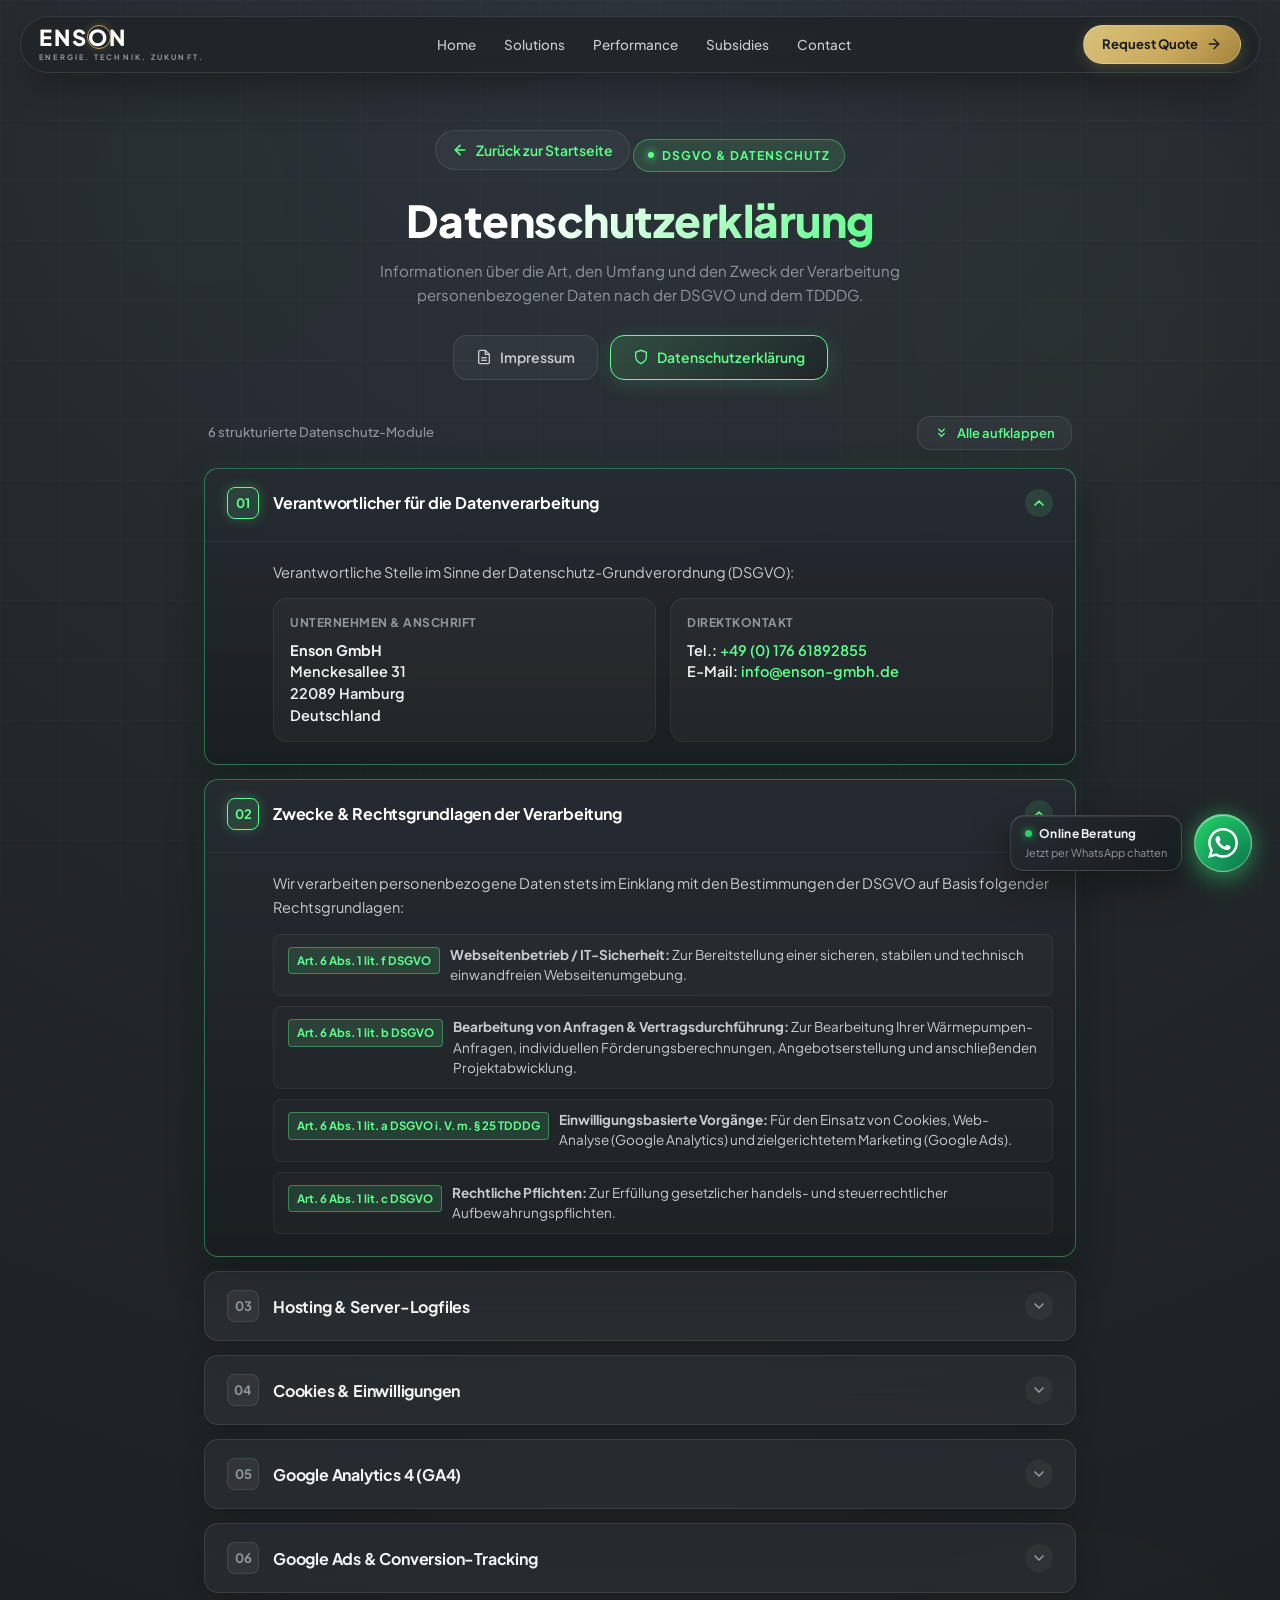
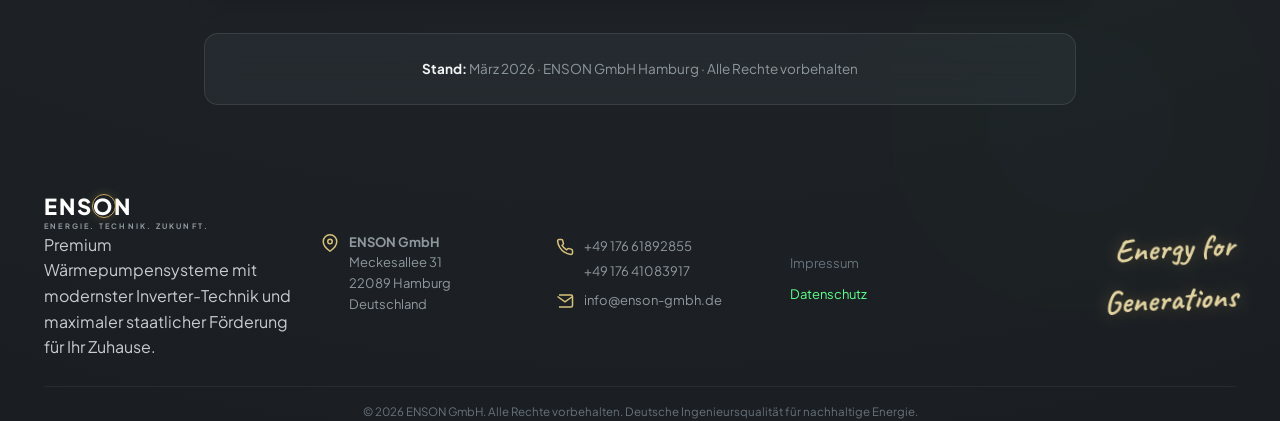
==== commit 0ecf1ed2: "Update project" ====
--- a/datenschutz.html
+++ b/datenschutz.html
@@ -1,291 +1,542 @@
 <!DOCTYPE html>
 <html lang="de">
 <head>
-    <meta charset="UTF-8">
-    <meta name="viewport" content="width=device-width, initial-scale=1.0">
-    <title>Datenschutzerklärung | ENSON GmbH - Wärmepumpen</title>
-    <meta name="description" content="Datenschutzerklärung und Informationen zur Datenverarbeitung der Enson GmbH nach DSGVO.">
-    <link rel="stylesheet" href="index.css">
-    <!-- Google Fonts -->
-    <link rel="preconnect" href="https://fonts.googleapis.com">
-    <link rel="preconnect" href="https://fonts.gstatic.com" crossorigin>
-    <link href="https://fonts.googleapis.com/css2?family=Outfit:wght@300;400;500;600;700;800&family=Plus+Jakarta+Sans:wght@300;400;500;600;700&display=swap" rel="stylesheet">
+  <meta charset="UTF-8">
+  <meta name="viewport" content="width=device-width, initial-scale=1.0, maximum-scale=5.0">
+  <title>Datenschutzerklärung | ENSON GmbH</title>
+  <meta name="description" content="Datenschutzerklärung der ENSON GmbH gemäß DSGVO und TDDDG. Erfahren Sie alles über die Verarbeitung Ihrer personenbezogenen Daten.">
+  <meta name="robots" content="noindex, follow">
+
+  <!-- Google Fonts: Plus Jakarta Sans & Caveat -->
+  <link rel="preconnect" href="https://fonts.googleapis.com">
+  <link rel="preconnect" href="https://fonts.gstatic.com" crossorigin>
+  <link href="https://fonts.googleapis.com/css2?family=Caveat:wght@600;700&family=Plus+Jakarta+Sans:ital,wght@0,300;0,400;0,500;0,600;0,700;0,800;1,400&display=swap" rel="stylesheet">
+  
+  <link rel="stylesheet" href="style.css">
 </head>
-<body class="dark-theme">
-    <!-- Header -->
-    <header class="site-header" id="site-header">
-        <div class="container header-container">
-            <a href="index.html" class="logo-area" id="logo-link">
-                <img src="logo-dark.png" alt="ENSON Logo" class="logo-image logo-dark">
-                <img src="logo-light.png" alt="ENSON Logo" class="logo-image logo-light">
-                <span class="logo-text">ENSON <span class="logo-subtext">WÄRMEPUMPEN</span></span>
-            </a>
-            
-            <nav class="nav-bar" id="main-nav">
-                <ul>
-                    <li><a href="index.html#referenzen">Referenzen</a></li>
-                    <li><a href="index.html#kontakt">Kontakt</a></li>
-                    <li><a href="impressum.html">Impressum</a></li>
-                    <li><a href="datenschutz.html" class="nav-active">Datenschutz</a></li>
-                </ul>
-            </nav>
-            
-            <div class="header-actions">
-                <!-- Theme Toggle -->
-                <button class="theme-toggle-btn" id="theme-toggle" aria-label="Theme umschalten">
-                    <svg class="sun-icon" viewBox="0 0 24 24" fill="none" stroke="currentColor" stroke-width="2" stroke-linecap="round" stroke-linejoin="round">
-                        <circle cx="12" cy="12" r="4"></circle>
-                        <path d="M12 2v2"></path>
-                        <path d="M12 20v2"></path>
-                        <path d="M4.93 4.93l1.41 1.41"></path>
-                        <path d="M17.66 17.66l1.41 1.41"></path>
-                        <path d="M2 12h2"></path>
-                        <path d="M20 12h2"></path>
-                        <path d="M6.34 17.66l-1.41 1.41"></path>
-                        <path d="M19.07 4.93l-1.41 1.41"></path>
-                    </svg>
-                    <svg class="moon-icon" viewBox="0 0 24 24" fill="none" stroke="currentColor" stroke-width="2" stroke-linecap="round" stroke-linejoin="round">
-                        <path d="M12 3a6 6 0 0 0 9 9 9 9 0 1 1-9-9Z"></path>
-                    </svg>
+<body>
+
+  <!-- Background Ambient Glows & Grid Layer -->
+  <div class="ambient-glow glow-top-left"></div>
+  <div class="ambient-glow glow-hero-right"></div>
+  <div class="ambient-glow glow-bottom-right"></div>
+  <div class="tech-grid-bg"></div>
+
+  <!-- FLOATING GLASS NAVBAR -->
+  <header class="navbar-wrapper">
+    <nav class="navbar glass-card">
+      <a href="index.html" class="brand-logo" aria-label="ENSON Homepage">
+        <div class="logo-mark">
+          <span class="brand-name">ENS<span class="brand-o">O</span>N</span>
+          <span class="brand-sub">ENERGIE. TECHNIK. ZUKUNFT.</span>
+        </div>
+      </a>
+
+      <div class="nav-menu" id="navMenu">
+        <a href="index.html#hero" class="nav-link">Home</a>
+        <a href="index.html#solutions" class="nav-link">Solutions</a>
+        <a href="index.html#benefits" class="nav-link">Performance</a>
+        <a href="index.html#calculator" class="nav-link">Subsidies</a>
+        <a href="index.html#contact" class="nav-link">Contact</a>
+      </div>
+
+      <div class="nav-actions">
+        <a href="index.html#contact" class="btn-quote">
+          <span>Request Quote</span>
+          <svg class="btn-arrow" width="16" height="16" viewBox="0 0 24 24" fill="none" stroke="currentColor" stroke-width="2" stroke-linecap="round" stroke-linejoin="round">
+            <line x1="5" y1="12" x2="19" y2="12"></line>
+            <polyline points="12 5 19 12 12 19"></polyline>
+          </svg>
+        </a>
+        <button class="mobile-toggle" id="mobileToggle" aria-label="Menü öffnen">
+          <span></span>
+          <span></span>
+          <span></span>
+        </button>
+      </div>
+    </nav>
+  </header>
+
+  <!-- LEGAL CONTENT MAIN -->
+  <main class="legal-page-main">
+    <div class="legal-container">
+      
+      <!-- Back Navigation & Header -->
+      <div class="legal-header">
+        <a href="index.html" class="legal-back-nav">
+          <svg width="16" height="16" viewBox="0 0 24 24" fill="none" stroke="currentColor" stroke-width="2.5" stroke-linecap="round" stroke-linejoin="round">
+            <line x1="19" y1="12" x2="5" y2="12"></line>
+            <polyline points="12 19 5 12 12 5"></polyline>
+          </svg>
+          <span>Zurück zur Startseite</span>
+        </a>
+
+        <div class="legal-badge">
+          <span class="legal-badge-dot"></span>
+          DSGVO & Datenschutz
+        </div>
+
+        <h1 class="legal-title">
+          <span class="text-gradient">Datenschutzerklärung</span>
+        </h1>
+
+        <p class="legal-subtitle">
+          Informationen über die Art, den Umfang und den Zweck der Verarbeitung personenbezogener Daten nach der DSGVO und dem TDDDG.
+        </p>
+
+        <!-- Quick Switch Tabs -->
+        <div class="legal-tabs-wrapper">
+          <a href="impressum.html" class="legal-tab-btn">
+            <svg width="16" height="16" viewBox="0 0 24 24" fill="none" stroke="currentColor" stroke-width="2">
+              <path d="M14 2H6a2 2 0 0 0-2 2v16a2 2 0 0 0 2 2h12a2 2 0 0 0 2-2V8z"></path>
+              <polyline points="14 2 14 8 20 8"></polyline>
+              <line x1="16" y1="13" x2="8" y2="13"></line>
+              <line x1="16" y1="17" x2="8" y2="17"></line>
+            </svg>
+            Impressum
+          </a>
+          <a href="datenschutz.html" class="legal-tab-btn active">
+            <svg width="16" height="16" viewBox="0 0 24 24" fill="none" stroke="currentColor" stroke-width="2">
+              <path d="M12 22s8-4 8-10V5l-8-3-8 3v7c0 6 8 10 8 10z"></path>
+            </svg>
+            Datenschutzerklärung
+          </a>
+        </div>
+      </div>
+
+      <!-- Accordion Controls -->
+      <div class="accordion-controls-bar">
+        <span class="accordion-status-count" id="accordionCounter">6 strukturierte Datenschutz-Module</span>
+        <button class="toggle-all-btn" id="toggleAllBtn" type="button">
+          <svg width="15" height="15" viewBox="0 0 24 24" fill="none" stroke="currentColor" stroke-width="2">
+            <polyline points="7 13 12 18 17 13"></polyline>
+            <polyline points="7 6 12 11 17 6"></polyline>
+          </svg>
+          <span id="toggleAllText">Alle aufklappen</span>
+        </button>
+      </div>
+
+      <!-- ACCORDION LIST -->
+      <div class="accordion-group" id="legalAccordion">
+
+        <!-- 1. Verantwortlicher -->
+        <div class="accordion-item active">
+          <button class="accordion-header" type="button" aria-expanded="true">
+            <div class="accordion-header-left">
+              <span class="accordion-num">01</span>
+              <h2 class="accordion-title">Verantwortlicher für die Datenverarbeitung</h2>
+            </div>
+            <div class="accordion-chevron">
+              <svg width="16" height="16" viewBox="0 0 24 24" fill="none" stroke="currentColor" stroke-width="2.5" stroke-linecap="round" stroke-linejoin="round">
+                <polyline points="6 9 12 15 18 9"></polyline>
+              </svg>
+            </div>
+          </button>
+          <div class="accordion-content">
+            <div class="accordion-body">
+              <p>Verantwortliche Stelle im Sinne der Datenschutz-Grundverordnung (DSGVO):</p>
+              <div class="legal-info-grid">
+                <div class="legal-info-card">
+                  <div class="legal-info-card-label">Unternehmen & Anschrift</div>
+                  <div class="legal-info-card-value">
+                    <strong>Enson GmbH</strong><br>
+                    Menckesallee 31<br>
+                    22089 Hamburg<br>
+                    Deutschland
+                  </div>
+                </div>
+                <div class="legal-info-card">
+                  <div class="legal-info-card-label">Direktkontakt</div>
+                  <div class="legal-info-card-value">
+                    Tel.: <a href="tel:+4917661892855">+49 (0) 176 61892855</a><br>
+                    E-Mail: <a href="mailto:info@enson-gmbh.de">info@enson-gmbh.de</a>
+                  </div>
+                </div>
+              </div>
+            </div>
+          </div>
+        </div>
+
+        <!-- 2. Zwecke & Rechtsgrundlagen -->
+        <div class="accordion-item active">
+          <button class="accordion-header" type="button" aria-expanded="true">
+            <div class="accordion-header-left">
+              <span class="accordion-num">02</span>
+              <h2 class="accordion-title">Zwecke & Rechtsgrundlagen der Verarbeitung</h2>
+            </div>
+            <div class="accordion-chevron">
+              <svg width="16" height="16" viewBox="0 0 24 24" fill="none" stroke="currentColor" stroke-width="2.5" stroke-linecap="round" stroke-linejoin="round">
+                <polyline points="6 9 12 15 18 9"></polyline>
+              </svg>
+            </div>
+          </button>
+          <div class="accordion-content">
+            <div class="accordion-body">
+              <p>Wir verarbeiten personenbezogene Daten stets im Einklang mit den Bestimmungen der DSGVO auf Basis folgender Rechtsgrundlagen:</p>
+              
+              <div class="legal-tag-list">
+                <div class="legal-tag-item">
+                  <span class="legal-pill">Art. 6 Abs. 1 lit. f DSGVO</span>
+                  <div class="legal-tag-text">
+                    <strong>Webseitenbetrieb / IT-Sicherheit:</strong> Zur Bereitstellung einer sicheren, stabilen und technisch einwandfreien Webseitenumgebung.
+                  </div>
+                </div>
+
+                <div class="legal-tag-item">
+                  <span class="legal-pill">Art. 6 Abs. 1 lit. b DSGVO</span>
+                  <div class="legal-tag-text">
+                    <strong>Bearbeitung von Anfragen & Vertragsdurchführung:</strong> Zur Bearbeitung Ihrer Wärmepumpen-Anfragen, individuellen Förderungsberechnungen, Angebotserstellung und anschließenden Projektabwicklung.
+                  </div>
+                </div>
+
+                <div class="legal-tag-item">
+                  <span class="legal-pill">Art. 6 Abs. 1 lit. a DSGVO i. V. m. § 25 TDDDG</span>
+                  <div class="legal-tag-text">
+                    <strong>Einwilligungsbasierte Vorgänge:</strong> Für den Einsatz von Cookies, Web-Analyse (Google Analytics) und zielgerichtetem Marketing (Google Ads).
+                  </div>
+                </div>
+
+                <div class="legal-tag-item">
+                  <span class="legal-pill">Art. 6 Abs. 1 lit. c DSGVO</span>
+                  <div class="legal-tag-text">
+                    <strong>Rechtliche Pflichten:</strong> Zur Erfüllung gesetzlicher handels- und steuerrechtlicher Aufbewahrungspflichten.
+                  </div>
+                </div>
+              </div>
+            </div>
+          </div>
+        </div>
+
+        <!-- 3. Hosting & Server-Logfiles -->
+        <div class="accordion-item">
+          <button class="accordion-header" type="button" aria-expanded="false">
+            <div class="accordion-header-left">
+              <span class="accordion-num">03</span>
+              <h2 class="accordion-title">Hosting & Server-Logfiles</h2>
+            </div>
+            <div class="accordion-chevron">
+              <svg width="16" height="16" viewBox="0 0 24 24" fill="none" stroke="currentColor" stroke-width="2.5" stroke-linecap="round" stroke-linejoin="round">
+                <polyline points="6 9 12 15 18 9"></polyline>
+              </svg>
+            </div>
+          </button>
+          <div class="accordion-content">
+            <div class="accordion-body">
+              <p>Unser Hoster (<strong>Strato AG</strong>, Pascalstraße 10, 10587 Berlin) verarbeitet zum Betrieb dieser Seite technische Daten in Server-Logfiles:</p>
+              <ul style="margin: 0 0 14px 20px; color: var(--text-body);">
+                <li>IP-Adresse des anfragenden Geräts</li>
+                <li>Datum und Uhrzeit des Zugriffs</li>
+                <li>Aufgerufene Seite / URL</li>
+                <li>Referrer URL (zuvor besuchte Webseite)</li>
+                <li>Browsertyp, Version und User-Agent</li>
+              </ul>
+              <div class="legal-info-grid">
+                <div class="legal-info-card">
+                  <div class="legal-info-card-label">Zweck & Stabilität</div>
+                  <div class="legal-info-card-value">Gewährleistung der Stabilität, Funktionalität und Ausfallsicherheit</div>
+                </div>
+                <div class="legal-info-card">
+                  <div class="legal-info-card-label">Speicherfrist</div>
+                  <div class="legal-info-card-value">15 Tage (anschließend automatische Löschung)</div>
+                </div>
+                <div class="legal-info-card">
+                  <div class="legal-info-card-label">Rechtsgrundlage</div>
+                  <div class="legal-info-card-value">Art. 6 Abs. 1 lit. f DSGVO</div>
+                </div>
+                <div class="legal-info-card">
+                  <div class="legal-info-card-label">Auftragsverarbeitung</div>
+                  <div class="legal-info-card-value">AV-Vertrag mit Strato gemäß Art. 28 DSGVO geschlossen</div>
+                </div>
+              </div>
+            </div>
+          </div>
+        </div>
+
+        <!-- 4. Cookies & Einwilligungen -->
+        <div class="accordion-item">
+          <button class="accordion-header" type="button" aria-expanded="false">
+            <div class="accordion-header-left">
+              <span class="accordion-num">04</span>
+              <h2 class="accordion-title">Cookies & Einwilligungen</h2>
+            </div>
+            <div class="accordion-chevron">
+              <svg width="16" height="16" viewBox="0 0 24 24" fill="none" stroke="currentColor" stroke-width="2.5" stroke-linecap="round" stroke-linejoin="round">
+                <polyline points="6 9 12 15 18 9"></polyline>
+              </svg>
+            </div>
+          </button>
+          <div class="accordion-content">
+            <div class="accordion-body">
+              <p>Wir verwenden technisch notwendige Cookies für den reibungslosen Betrieb der Website. Darüber hinaus setzen wir Analyse- und Marketing-Cookies (Google Analytics, Google Ads, Meta Pixel) ausschließlich mit Ihrer ausdrücklichen Einwilligung ein (<span class="legal-pill" style="vertical-align: middle;">Art. 6 Abs. 1 lit. a DSGVO i. V. m. § 25 TDDDG</span>).</p>
+              
+              <p>Beim ersten Besuch unserer Website erscheint ein Cookie-Banner, über das Sie Ihre Präferenzen frei wählen und verwalten können. Ihre Entscheidung wird lokal in Ihrem Browser (localStorage) gespeichert.</p>
+
+              <div class="cookie-action-box">
+                <div>
+                  <div style="font-weight: 700; color: var(--text-heading); font-size: 14px; margin-bottom: 4px;">Cookie-Einstellungen ändern</div>
+                  <div style="font-size: 13px; color: var(--text-muted);">Sie können Ihre erteilte Einwilligung jederzeit mit Wirkung für die Zukunft widerrufen.</div>
+                </div>
+                <button class="cookie-revoke-btn" id="cookieRevokeBtn" type="button">
+                  <svg width="16" height="16" viewBox="0 0 24 24" fill="none" stroke="currentColor" stroke-width="2.5">
+                    <polyline points="1 4 1 10 7 10"></polyline>
+                    <path d="M3.51 15a9 9 0 1 0 2.13-9.36L1 10"></path>
+                  </svg>
+                  <span>Einwilligung widerrufen / Banner anzeigen</span>
                 </button>
-                <a href="index.html#kontakt" class="btn btn-primary btn-header" id="header-cta">Kostenlose Beratung anfordern &rarr;</a>
-                
-                <!-- Mobile Nav Toggle -->
-                <button class="mobile-menu-btn" id="mobile-menu-toggle" aria-label="Menü öffnen">
-                    <span></span>
-                    <span></span>
-                    <span></span>
-                </button>
-            </div>
-        </div>
-    </header>
-
-    <!-- Privacy Header -->
-    <section class="legal-hero-section">
-        <div class="container">
-            <div class="legal-hero-content text-center">
-                <span class="section-tag animate-on-scroll">DATENSCHUTZ</span>
-                <h1 class="legal-hero-title animate-on-scroll">Datenschutzerklärung</h1>
-                <p class="legal-hero-subtitle animate-on-scroll">
-                    Informationen über die Verarbeitung Ihrer personenbezogenen Daten gemäß DSGVO und TDDDG. Klicken Sie auf die jeweiligen Abschnitte, um Details einzusehen.
-                </p>
-            </div>
-        </div>
-    </section>
-
-    <!-- Privacy Interactive Accordion Content -->
-    <section class="legal-content-section">
-        <div class="container">
-            <div class="privacy-accordion-container">
-                
-                <!-- 1. Verantwortlicher -->
-                <div class="privacy-card-item active animate-on-scroll">
-                    <button type="button" class="privacy-trigger" aria-expanded="true">
-                        <div class="privacy-trigger-left">
-                            <span class="privacy-number">1</span>
-                            <h3 class="privacy-title">Verantwortlicher</h3>
-                        </div>
-                        <div class="privacy-toggle-icon">
-                            <svg viewBox="0 0 24 24" fill="none" stroke="currentColor" stroke-width="2.5">
-                                <polyline points="6 9 12 15 18 9"></polyline>
-                            </svg>
-                        </div>
-                    </button>
-                    <div class="privacy-panel">
-                        <div class="privacy-panel-content">
-                            <p><strong>Enson GmbH</strong></p>
-                            <p>Meckesallee 31 · 22089 Hamburg · Deutschland</p>
-                            <div class="privacy-contact-row">
-                                <span><strong>Tel.:</strong> <a href="tel:+4917661892855" class="legal-link">+49 (0) 176 61892855</a></span>
-                                <span><strong>E-Mail:</strong> <a href="mailto:info@enson-gmbh.de" class="legal-link">info@enson-gmbh.de</a></span>
-                            </div>
-                        </div>
-                    </div>
-                </div>
-
-                <!-- 2. Zwecke & Rechtsgrundlagen -->
-                <div class="privacy-card-item animate-on-scroll">
-                    <button type="button" class="privacy-trigger" aria-expanded="false">
-                        <div class="privacy-trigger-left">
-                            <span class="privacy-number">2</span>
-                            <h3 class="privacy-title">Zwecke & Rechtsgrundlagen</h3>
-                        </div>
-                        <div class="privacy-toggle-icon">
-                            <svg viewBox="0 0 24 24" fill="none" stroke="currentColor" stroke-width="2.5">
-                                <polyline points="6 9 12 15 18 9"></polyline>
-                            </svg>
-                        </div>
-                    </button>
-                    <div class="privacy-panel">
-                        <div class="privacy-panel-content">
-                            <ul class="legal-list">
-                                <li>
-                                    <strong>Webseitenbetrieb / IT-Sicherheit:</strong> Art. 6 Abs. 1 lit. f DSGVO
-                                </li>
-                                <li>
-                                    <strong>Bearbeitung von Anfragen, Angeboten & Vertragsdurchführung:</strong> Art. 6 Abs. 1 lit. b DSGVO
-                                </li>
-                                <li>
-                                    <strong>Einwilligungsbasierte Vorgänge (Cookies, Analyse, Marketing):</strong> Art. 6 Abs. 1 lit. a DSGVO i. V. m. § 25 TDDDG
-                                </li>
-                                <li>
-                                    <strong>Rechtliche Pflichten, z. B. Aufbewahrung:</strong> Art. 6 Abs. 1 lit. c DSGVO
-                                </li>
-                            </ul>
-                        </div>
-                    </div>
-                </div>
-
-                <!-- 3. Hosting & Server-Logfiles -->
-                <div class="privacy-card-item animate-on-scroll">
-                    <button type="button" class="privacy-trigger" aria-expanded="false">
-                        <div class="privacy-trigger-left">
-                            <span class="privacy-number">3</span>
-                            <h3 class="privacy-title">Hosting & Server-Logfiles</h3>
-                        </div>
-                        <div class="privacy-toggle-icon">
-                            <svg viewBox="0 0 24 24" fill="none" stroke="currentColor" stroke-width="2.5">
-                                <polyline points="6 9 12 15 18 9"></polyline>
-                            </svg>
-                        </div>
-                    </button>
-                    <div class="privacy-panel">
-                        <div class="privacy-panel-content">
-                            <p>
-                                Unser Hoster (<strong>Strato AG</strong>, Pascalstraße 10, 10587 Berlin) verarbeitet zum Betrieb dieser Seite technische Daten (IP-Adresse, Datum/Uhrzeit, URL, Referrer, User-Agent) in Server-Logfiles. Die Verarbeitung dient der Stabilität und Sicherheit.
-                            </p>
-                            <p style="margin-top: 8px;">
-                                <strong>Speicherfrist:</strong> 15 Tage.
-                            </p>
-                            <p>
-                                <strong>Rechtsgrundlage:</strong> Art. 6 Abs. 1 lit. f DSGVO.
-                            </p>
-                            <p style="margin-top: 8px;">
-                                Ein Auftragsverarbeitungsvertrag mit Strato gemäß Art. 28 DSGVO ist geschlossen.
-                            </p>
-                        </div>
-                    </div>
-                </div>
-
-                <!-- 4. Cookies & Einwilligungen -->
-                <div class="privacy-card-item animate-on-scroll">
-                    <button type="button" class="privacy-trigger" aria-expanded="false">
-                        <div class="privacy-trigger-left">
-                            <span class="privacy-number">4</span>
-                            <h3 class="privacy-title">Cookies & Einwilligungen</h3>
-                        </div>
-                        <div class="privacy-toggle-icon">
-                            <svg viewBox="0 0 24 24" fill="none" stroke="currentColor" stroke-width="2.5">
-                                <polyline points="6 9 12 15 18 9"></polyline>
-                            </svg>
-                        </div>
-                    </button>
-                    <div class="privacy-panel">
-                        <div class="privacy-panel-content">
-                            <p>
-                                Wir verwenden technisch notwendige Cookies für den Betrieb der Website. Darüber hinaus setzen wir Analyse- und Marketing-Cookies (Google Analytics, Google Ads, Meta Pixel) ausschließlich mit Ihrer ausdrücklichen Einwilligung ein (Art. 6 Abs. 1 lit. a DSGVO i. V. m. § 25 TDDDG).
-                            </p>
-                            <p style="margin-top: 10px;">
-                                Beim ersten Besuch erscheint ein Cookie-Banner, über das Sie Ihre Wahl treffen können. Ihre Entscheidung wird lokal in Ihrem Browser (localStorage) gespeichert. Sie können Ihre Einwilligung jederzeit mit Wirkung für die Zukunft widerrufen:
-                            </p>
-                            
-                            <div class="cookie-reset-box">
-                                <button type="button" class="btn btn-outline" id="cookie-reset-btn" onclick="alert('Ihre Cookie-Einstellungen wurden zurückgesetzt. Beim nächsten Laden wird das Banner erneut angezeigt.');">
-                                    ↺ Einwilligung jetzt widerrufen / Cookie-Banner erneut anzeigen
-                                </button>
-                            </div>
-                        </div>
-                    </div>
-                </div>
-
-                <!-- 5. Google Analytics (GA4) -->
-                <div class="privacy-card-item animate-on-scroll">
-                    <button type="button" class="privacy-trigger" aria-expanded="false">
-                        <div class="privacy-trigger-left">
-                            <span class="privacy-number">5</span>
-                            <h3 class="privacy-title">Google Analytics (GA4)</h3>
-                        </div>
-                        <div class="privacy-toggle-icon">
-                            <svg viewBox="0 0 24 24" fill="none" stroke="currentColor" stroke-width="2.5">
-                                <polyline points="6 9 12 15 18 9"></polyline>
-                            </svg>
-                        </div>
-                    </button>
-                    <div class="privacy-panel">
-                        <div class="privacy-panel-content">
-                            <p>
-                                Wir nutzen <strong>Google Analytics 4</strong> (Mess-ID: <code class="legal-code">G-PY9M96F4RJ</code>) der Google Ireland Limited, Gordon House, Barrow Street, Dublin 4, Irland. Google Analytics setzt Cookies und erhebt pseudonymisierte Nutzungsdaten (Seitenaufrufe, Verweildauer, grobe Standortinformation), die an Server von Google – auch in den USA – übertragen werden.
-                            </p>
-                            <p style="margin-top: 8px;">
-                                IP-Anonymisierung ist aktiviert; IP-Adressen werden vor der Übertragung gekürzt. Die Datenübertragung in die USA stützt sich auf EU-Standardvertragsklauseln (Art. 46 DSGVO); Google ist zudem unter dem EU-US Data Privacy Framework zertifiziert.
-                            </p>
-                            <p style="margin-top: 8px;">
-                                <strong>Zweck:</strong> Analyse des Nutzerverhaltens zur Verbesserung unseres Angebots.
-                            </p>
-                            <p>
-                                <strong>Rechtsgrundlage:</strong> Art. 6 Abs. 1 lit. a DSGVO (Einwilligung).
-                            </p>
-                            <p>
-                                <strong>Speicherdauer:</strong> Nutzerdaten werden nach 14 Monaten automatisch gelöscht.
-                            </p>
-                            <p style="margin-top: 10px;">
-                                <strong>Opt-out:</strong> 
-                                <a href="https://tools.google.com/dlpage/gaoptout" target="_blank" rel="noopener noreferrer" class="legal-link">Browser-Add-on zur Deaktivierung</a> · 
-                                <a href="https://policies.google.com/privacy" target="_blank" rel="noopener noreferrer" class="legal-link">Datenschutzerklärung Google</a>
-                            </p>
-                        </div>
-                    </div>
-                </div>
-
-                <!-- 6. Google Ads & Conversion-Tracking -->
-                <div class="privacy-card-item animate-on-scroll">
-                    <button type="button" class="privacy-trigger" aria-expanded="false">
-                        <div class="privacy-trigger-left">
-                            <span class="privacy-number">6</span>
-                            <h3 class="privacy-title">Google Ads & Conversion-Tracking</h3>
-                        </div>
-                        <div class="privacy-toggle-icon">
-                            <svg viewBox="0 0 24 24" fill="none" stroke="currentColor" stroke-width="2.5">
-                                <polyline points="6 9 12 15 18 9"></polyline>
-                            </svg>
-                        </div>
-                    </button>
-                    <div class="privacy-panel">
-                        <div class="privacy-panel-content">
-                            <p>
-                                Wir schalten Werbeanzeigen über <strong>Google Ads</strong> (Conversion-ID: <code class="legal-code">AW-17674142941</code>) der Google Ireland Limited und messen deren Wirksamkeit mit dem Google Conversion-Tracking. Klickt ein Nutzer auf eine unserer Anzeigen, wird ein Cookie gesetzt, das eine mögliche Conversion (z. B. Kontaktanfrage) erfasst und pseudonymisiert an Google übermittelt.
-                            </p>
-                        </div>
-                    </div>
-                </div>
-
-            </div>
-        </div>
-    </section>
-
-    <!-- Site Footer -->
-    <footer class="site-footer">
-        <div class="container footer-bottom">
-            <p class="copyright">&copy; 2026 ENSON GmbH. Alle Rechte vorbehalten. Meckesallee 31, 22089 Hamburg · Energie neu gedacht.</p>
-            <div class="footer-links">
-                <a href="index.html">Startseite</a>
-                <a href="index.html#referenzen">Referenzen</a>
-                <a href="index.html#kontakt">Kontakt</a>
-                <a href="impressum.html">Impressum</a>
-                <a href="datenschutz.html" class="nav-active">Datenschutz</a>
-            </div>
-        </div>
-    </footer>
-
-    <!-- Floating WhatsApp Button -->
-    <a href="https://wa.me/4917661892855" class="whatsapp-float-btn" target="_blank" rel="noopener noreferrer" aria-label="Kontakt über WhatsApp" id="whatsapp-btn">
-        <svg class="whatsapp-icon" viewBox="0 0 24 24" fill="currentColor">
-            <path d="M.057 24l1.687-6.163c-1.041-1.804-1.588-3.849-1.587-5.946C.06 5.348 5.397.01 12.008.01c3.202.001 6.212 1.246 8.477 3.514 2.266 2.268 3.507 5.28 3.505 8.484-.004 6.657-5.34 11.997-11.953 11.997-2.005-.001-3.973-.502-5.724-1.455L0 24zm6.59-4.846c1.6.95 3.188 1.449 4.825 1.451 5.436 0 9.86-4.37 9.864-9.799.002-2.63-1.023-5.101-2.885-6.963C16.79 1.98 14.317.954 11.69.954 6.254.954 1.83 5.324 1.826 10.753c-.001 1.674.452 3.3 1.311 4.755L2.125 21.03l5.522-1.876zm11.758-6.195c-.328-.163-1.94-.954-2.24-1.064-.3-.11-.518-.163-.736.163-.218.327-.845 1.064-1.036 1.282-.19.218-.382.245-.71.082-.328-.163-1.385-.509-2.637-1.623-.974-.868-1.63-1.94-1.82-2.268-.19-.328-.02-.505.144-.668.148-.146.328-.382.492-.573.164-.19.218-.327.328-.545.11-.218.055-.409-.028-.573-.082-.163-.736-1.771-1.008-2.427-.267-.641-.56-.553-.768-.564-.199-.01-.427-.012-.655-.012-.228 0-.598.085-.91.423-.312.338-1.19 1.163-1.19 2.831s1.22 3.278 1.39 3.504c.17.228 2.4 3.66 5.812 5.132.812.35 1.447.56 1.942.717.817.26 1.562.223 2.15.135.656-.098 1.94-.792 2.213-1.527.273-.736.273-1.363.19-1.5-.082-.137-.3-.218-.628-.382z"></path>
+              </div>
+            </div>
+          </div>
+        </div>
+
+        <!-- 5. Google Analytics (GA4) -->
+        <div class="accordion-item">
+          <button class="accordion-header" type="button" aria-expanded="false">
+            <div class="accordion-header-left">
+              <span class="accordion-num">05</span>
+              <h2 class="accordion-title">Google Analytics 4 (GA4)</h2>
+            </div>
+            <div class="accordion-chevron">
+              <svg width="16" height="16" viewBox="0 0 24 24" fill="none" stroke="currentColor" stroke-width="2.5" stroke-linecap="round" stroke-linejoin="round">
+                <polyline points="6 9 12 15 18 9"></polyline>
+              </svg>
+            </div>
+          </button>
+          <div class="accordion-content">
+            <div class="accordion-body">
+              <p>Wir nutzen <strong>Google Analytics 4</strong> (Mess-ID: <code style="color: var(--neon-green); background: rgba(92,255,138,0.1); padding: 2px 6px; border-radius: 4px;">G-PY9M96F4RJ</code>) der Google Ireland Limited, Gordon House, Barrow Street, Dublin 4, Irland. Google Analytics setzt Cookies und erhebt pseudonymisierte Nutzungsdaten (Seitenaufrufe, Verweildauer, grobe Standortinformation), die an Server von Google – auch in den USA – übertragen werden können.</p>
+              
+              <p><strong>IP-Anonymisierung:</strong> Die IP-Anonymisierung ist standardmäßig aktiviert; IP-Adressen werden vor der Übertragung innerhalb der EU/des EWR gekürzt. Die Datenübertragung in die USA stützt sich auf EU-Standardvertragsklauseln (Art. 46 DSGVO); Google ist zudem unter dem EU-US Data Privacy Framework zertifiziert.</p>
+
+              <div class="legal-info-grid">
+                <div class="legal-info-card">
+                  <div class="legal-info-card-label">Zweck</div>
+                  <div class="legal-info-card-value">Analyse des Nutzerverhaltens zur kontinuierlichen Optimierung unseres Angebots</div>
+                </div>
+                <div class="legal-info-card">
+                  <div class="legal-info-card-label">Rechtsgrundlage</div>
+                  <div class="legal-info-card-value">Art. 6 Abs. 1 lit. a DSGVO (Einwilligung)</div>
+                </div>
+                <div class="legal-info-card">
+                  <div class="legal-info-card-label">Speicherdauer</div>
+                  <div class="legal-info-card-value">Nutzerdaten werden nach 14 Monaten automatisch gelöscht</div>
+                </div>
+                <div class="legal-info-card">
+                  <div class="legal-info-card-label">Opt-out & Datenschutz</div>
+                  <div class="legal-info-card-value">
+                    <a href="https://tools.google.com/dlpage/gaoptout" target="_blank" rel="noopener noreferrer">Browser-Add-on zur Deaktivierung</a> · 
+                    <a href="https://policies.google.com/privacy" target="_blank" rel="noopener noreferrer">Datenschutzerklärung Google</a>
+                  </div>
+                </div>
+              </div>
+            </div>
+          </div>
+        </div>
+
+        <!-- 6. Google Ads & Conversion-Tracking -->
+        <div class="accordion-item">
+          <button class="accordion-header" type="button" aria-expanded="false">
+            <div class="accordion-header-left">
+              <span class="accordion-num">06</span>
+              <h2 class="accordion-title">Google Ads & Conversion-Tracking</h2>
+            </div>
+            <div class="accordion-chevron">
+              <svg width="16" height="16" viewBox="0 0 24 24" fill="none" stroke="currentColor" stroke-width="2.5" stroke-linecap="round" stroke-linejoin="round">
+                <polyline points="6 9 12 15 18 9"></polyline>
+              </svg>
+            </div>
+          </button>
+          <div class="accordion-content">
+            <div class="accordion-body">
+              <p>Wir schalten zielgerichtete Werbeanzeigen über <strong>Google Ads</strong> (Conversion-ID: <code style="color: var(--neon-green); background: rgba(92,255,138,0.1); padding: 2px 6px; border-radius: 4px;">AW-17674142941</code>) der Google Ireland Limited und messen deren Wirksamkeit mit dem Google Conversion-Tracking.</p>
+              
+              <p>Klickt ein Nutzer auf eine unserer geschalteten Anzeigen, wird ein temporäres Cookie auf Ihrem Endgerät gesetzt. Dieses Cookie erfasst eine eventuell erfolgreiche Aktion (z. B. das Absenden einer Kontaktanfrage über unser Formular) und übermittelt diese pseudonymisiert an Google zu statistischen Auswertungszwecken.</p>
+
+              <div class="legal-info-grid">
+                <div class="legal-info-card">
+                  <div class="legal-info-card-label">Anbieter</div>
+                  <div class="legal-info-card-value">Google Ireland Limited, Dublin, Irland</div>
+                </div>
+                <div class="legal-info-card">
+                  <div class="legal-info-card-label">Rechtsgrundlage</div>
+                  <div class="legal-info-card-value">Art. 6 Abs. 1 lit. a DSGVO (Einwilligung über Cookie-Banner)</div>
+                </div>
+              </div>
+            </div>
+          </div>
+        </div>
+
+      </div>
+
+      <!-- Legal Footer Card -->
+      <div class="legal-footer-card">
+        <p><strong>Stand:</strong> März 2026 · ENSON GmbH Hamburg · Alle Rechte vorbehalten</p>
+      </div>
+
+    </div>
+  </main>
+
+  <!-- FOOTER -->
+  <footer class="footer">
+    <div class="container">
+      <div class="footer-grid">
+        
+        <!-- Col 1: Brand & Bio -->
+        <div class="footer-col brand-col">
+          <a href="index.html" class="brand-logo footer-logo">
+            <div class="logo-mark">
+              <span class="brand-name">ENS<span class="brand-o">O</span>N</span>
+              <span class="brand-sub">ENERGIE. TECHNIK. ZUKUNFT.</span>
+            </div>
+          </a>
+          <p class="footer-bio">
+            Premium Wärmepumpensysteme mit modernster Inverter-Technik und maximaler staatlicher Förderung für Ihr Zuhause.
+          </p>
+        </div>
+
+        <!-- Col 2: Company Address -->
+        <div class="footer-col address-col">
+          <div class="footer-contact-item">
+            <svg width="18" height="18" viewBox="0 0 24 24" fill="none" stroke="currentColor" stroke-width="2">
+              <path d="M21 10c0 7-9 13-9 13s-9-6-9-13a9 9 0 0 1 18 0z"></path>
+              <circle cx="12" cy="10" r="3"></circle>
+            </svg>
+            <div>
+              <strong>ENSON GmbH</strong><br>
+              Meckesallee 31<br>
+              22089 Hamburg<br>
+              Deutschland
+            </div>
+          </div>
+        </div>
+
+        <!-- Col 3: Direct Phone & Mail -->
+        <div class="footer-col contact-col">
+          <div class="footer-contact-item">
+            <svg width="18" height="18" viewBox="0 0 24 24" fill="none" stroke="currentColor" stroke-width="2">
+              <path d="M22 16.92v3a2 2 0 0 1-2.18 2 19.79 19.79 0 0 1-8.63-3.07 19.5 19.5 0 0 1-6-6 19.79 19.79 0 0 1-3.07-8.67A2 2 0 0 1 4.11 2h3a2 2 0 0 1 2 1.72 12.84 12.84 0 0 0 .7 2.81 2 2 0 0 1-.45 2.11L8.09 9.91a16 16 0 0 0 6 6l1.27-1.27a2 2 0 0 1 2.11-.45 12.84 12.84 0 0 0 2.81.7A2 2 0 0 1 22 16.92z"></path>
+            </svg>
+            <div class="footer-phone-links">
+              <a href="tel:+4917661892855">+49 176 61892855</a>
+              <a href="tel:+4917641083917">+49 176 41083917</a>
+            </div>
+          </div>
+          <div class="footer-contact-item">
+            <svg width="18" height="18" viewBox="0 0 24 24" fill="none" stroke="currentColor" stroke-width="2">
+              <path d="M4 4h16c1.1 0 2 .9 2 2v12c0 1.1-.9 2-2 2H4c-1.1-2 .9-2 2v12c0 1.1-.9 2-2 2H4c-1.1 0-2-.9-2-2V6c0-1.1.9-2 2-2z"></path>
+              <polyline points="22,6 12,13 2,6"></polyline>
+            </svg>
+            <a href="mailto:info@enson-gmbh.de">info@enson-gmbh.de</a>
+          </div>
+        </div>
+
+        <!-- Col 4: Legal Links -->
+        <div class="footer-col legal-col">
+          <ul class="legal-links">
+            <li><a href="impressum.html">Impressum</a></li>
+            <li><a href="datenschutz.html" style="color: var(--neon-green);">Datenschutz</a></li>
+          </ul>
+        </div>
+
+        <!-- Col 5: Handwritten Signature Slogan -->
+        <div class="footer-col signature-col">
+          <div class="footer-handwritten-slogan">
+            Energy for Generations
+          </div>
+        </div>
+
+      </div>
+
+      <div class="footer-bottom-bar">
+        <p>© 2026 ENSON GmbH. Alle Rechte vorbehalten. Deutsche Ingenieursqualität für nachhaltige Energie.</p>
+      </div>
+    </div>
+  </footer>
+
+  <!-- FLOATING WHATSAPP BUTTON -->
+  <a href="https://wa.me/4917661892855?text=Hallo%20ENSON%20Team%2C%20ich%20interessiere%20mich%20f%C3%BCr%20eine%20W%C3%A4rmepumpen-Beratung." target="_blank" rel="noopener noreferrer" class="whatsapp-float-btn" aria-label="Chat auf WhatsApp">
+    <div class="whatsapp-tooltip">
+      <div class="whatsapp-tooltip-header">
+        <span class="whatsapp-status-dot"></span>
+        <span class="whatsapp-tooltip-title">Online Beratung</span>
+      </div>
+      <span class="whatsapp-tooltip-sub">Jetzt per WhatsApp chatten</span>
+    </div>
+    <div class="whatsapp-icon-wrap">
+      <div class="whatsapp-pulse-ring"></div>
+      <div class="whatsapp-pulse-ring delay"></div>
+      <div class="whatsapp-icon-box">
+        <svg viewBox="0 0 24 24" width="32" height="32" fill="#ffffff">
+          <path d="M.057 24l1.687-6.163c-1.041-1.804-1.588-3.849-1.587-5.946.003-6.556 5.338-11.891 11.893-11.891 3.181.001 6.167 1.24 8.413 3.488 2.245 2.248 3.481 5.236 3.48 8.414-.003 6.557-5.338 11.892-11.893 11.892-1.99-.001-3.951-.5-5.688-1.448l-6.305 1.654zm6.597-3.807c1.676.995 3.276 1.591 5.392 1.592 5.448 0 9.886-4.434 9.889-9.885.002-5.462-4.415-9.89-9.881-9.892-5.452 0-9.887 4.434-9.889 9.884-.001 2.225.651 3.891 1.746 5.634l-.999 3.648 3.742-.981zm11.387-5.464c-.074-.124-.272-.198-.57-.347-.297-.149-1.758-.868-2.031-.967-.272-.099-.47-.149-.669.149-.198.297-.768.967-.941 1.165-.173.198-.347.223-.644.074-.297-.149-1.255-.462-2.39-1.475-.883-.788-1.48-1.761-1.653-2.059-.173-.297-.018-.458.13-.606.134-.133.297-.347.446-.521.151-.172.2-.296.3-.495.099-.198.05-.372-.025-.521-.075-.148-.669-1.611-.916-2.206-.242-.579-.487-.501-.669-.51l-.57-.01c-.198 0-.52.074-.792.372s-1.04 1.016-1.04 2.479 1.065 2.876 1.213 3.074c.149.198 2.095 3.2 5.076 4.487.709.306 1.263.489 1.694.626.712.226 1.36.194 1.872.118.571-.085 1.758-.719 2.006-1.413.248-.695.248-1.29.173-1.414z"/>
         </svg>
-        <span class="whatsapp-tooltip">Direkt WhatsApp schreiben</span>
-    </a>
-
-    <!-- JavaScript -->
-    <script src="index.js"></script>
+      </div>
+    </div>
+  </a>
+
+  <!-- INTERACTIVE ACCORDION SCRIPT -->
+  <script>
+    document.addEventListener('DOMContentLoaded', () => {
+      // Mobile Nav Toggle
+      const mobileToggle = document.getElementById('mobileToggle');
+      const navMenu = document.getElementById('navMenu');
+      if (mobileToggle && navMenu) {
+        mobileToggle.addEventListener('click', () => {
+          const isOpen = navMenu.classList.toggle('open');
+          mobileToggle.classList.toggle('active', isOpen);
+        });
+      }
+
+      // Accordions
+      const accordionItems = document.querySelectorAll('.accordion-item');
+      const toggleAllBtn = document.getElementById('toggleAllBtn');
+      const toggleAllText = document.getElementById('toggleAllText');
+
+      accordionItems.forEach(item => {
+        const header = item.querySelector('.accordion-header');
+        header.addEventListener('click', () => {
+          const isOpen = item.classList.contains('active');
+          item.classList.toggle('active');
+          header.setAttribute('aria-expanded', !isOpen);
+          updateToggleState();
+        });
+      });
+
+      function updateToggleState() {
+        const openCount = document.querySelectorAll('.accordion-item.active').length;
+        if (openCount === accordionItems.length) {
+          toggleAllText.textContent = 'Alle einklappen';
+        } else {
+          toggleAllText.textContent = 'Alle aufklappen';
+        }
+      }
+
+      if (toggleAllBtn) {
+        toggleAllBtn.addEventListener('click', () => {
+          const openCount = document.querySelectorAll('.accordion-item.active').length;
+          const shouldOpen = openCount < accordionItems.length;
+          
+          accordionItems.forEach(item => {
+            const header = item.querySelector('.accordion-header');
+            if (shouldOpen) {
+              item.classList.add('active');
+              header.setAttribute('aria-expanded', 'true');
+            } else {
+              item.classList.remove('active');
+              header.setAttribute('aria-expanded', 'false');
+            }
+          });
+          updateToggleState();
+        });
+      }
+
+      // Cookie Revoke Button Simulation
+      const cookieRevokeBtn = document.getElementById('cookieRevokeBtn');
+      if (cookieRevokeBtn) {
+        cookieRevokeBtn.addEventListener('click', () => {
+          localStorage.removeItem('enson_cookie_consent');
+          alert('Ihre Cookie-Einstellungen wurden zurückgesetzt. Beim nächsten Laden der Startseite wird das Cookie-Banner erneut angezeigt.');
+        });
+      }
+    });
+  </script>
 </body>
 </html>
--- a/style.css
+++ b/style.css
@@ -0,0 +1,3143 @@
+/* ==========================================================================
+   ENSON WÄRMEPUMPEN - PREMIUM GERMAN LANDING PAGE STYLES
+   Dark Luxury Energy-Tech Aesthetic | Glassmorphism | Neon Green & Gold Accents
+   100% Mobile Optimized - Zero Horizontal Overflow
+   ========================================================================== */
+
+:root {
+  /* ==========================================================================
+     EXACT BRAND COLOR SYSTEM (PREMIUM GERMAN ENERGY-TECH)
+     60% Deep Charcoal / Graphite (#202529, #22272B, #1A1E22)
+     20% Cool Metallic Silver-Gray Frosted Glass (#8F989F to #B4BBC3)
+     10% Off-White & Cool-Gray Typography (#F1F3F4, #C7CCD0)
+     7%  Sophisticated Champagne Gold (#C9A85B, #D8C27A)
+     3%  Controlled Energy Green (#5CFF8A, #2E9B57)
+     ========================================================================== */
+  
+  /* Primary Backgrounds (Deep Charcoal / Graphite Gray with subtle cool blue-gray undertones) */
+  --bg-primary: #202529;
+  --bg-secondary: #1A1E22;
+  --bg-surface-dark: #15181B;
+  --bg-surface-elevated: #282E34;
+  
+  /* Cool Metallic Silver-Gray Frosted Glass (#8F989F to #B4BBC3) */
+  --bg-card: rgba(143, 152, 159, 0.08);
+  --bg-card-hover: rgba(180, 187, 195, 0.14);
+  --bg-card-solid: #262C32;
+  --bg-glass-nav: rgba(32, 37, 41, 0.9);
+  
+  /* Precision Metallic & Glass Borders */
+  --border-glass: rgba(180, 187, 195, 0.15);
+  --border-glass-light: rgba(180, 187, 195, 0.28);
+  --border-metallic: rgba(143, 152, 159, 0.22);
+  --border-gold: rgba(201, 168, 91, 0.45);
+  --border-neon: rgba(92, 255, 138, 0.38);
+
+  /* Champagne Gold Accents (7% - Luxury, Quality, Premium Engineering) */
+  --gold-accent: #D8C27A;
+  --gold-primary: #C9A85B;
+  --gold-dark: #A3833D;
+  --gold-glow: rgba(201, 168, 91, 0.25);
+  --gold-dim: rgba(201, 168, 91, 0.12);
+
+  /* Energy Green Accents (3% - Renewable Energy, Smart Tech & Efficiency) */
+  --neon-green: #5CFF8A;
+  --green-dark: #2E9B57;
+  --neon-green-glow: rgba(92, 255, 138, 0.32);
+  --neon-green-dim: rgba(92, 255, 138, 0.12);
+
+  /* Typography (Off-White & Cool Gray Hierarchy) */
+  --text-white: #FFFFFF;
+  --text-heading: #F1F3F4;
+  --text-body: #C7CCD0;
+  --text-muted: #8F989F;
+  --text-dim: #68727B;
+
+  /* Typography */
+  --font-main: 'Plus Jakarta Sans', -apple-system, BlinkMacSystemFont, 'Segoe UI', Roboto, sans-serif;
+  --font-script: 'Caveat', cursive, sans-serif;
+
+  /* Glassmorphism Specs */
+  --glass-blur: blur(16px);
+  --radius-sm: 8px;
+  --radius-md: 14px;
+  --radius-lg: 20px;
+  --radius-full: 9999px;
+
+  /* Shadows & Highlights */
+  --shadow-subtle: 0 10px 30px -10px rgba(0, 0, 0, 0.35);
+  --shadow-card: 0 16px 40px -15px rgba(0, 0, 0, 0.45), inset 0 1px 0 rgba(255, 255, 255, 0.12);
+  --shadow-metallic: 0 20px 45px -10px rgba(15, 18, 20, 0.6), inset 0 1px 1px rgba(255, 255, 255, 0.15);
+  --shadow-neon: 0 0 20px rgba(92, 255, 138, 0.25);
+  --shadow-gold: 0 0 20px rgba(201, 168, 91, 0.25);
+}
+
+/* Strict Zero-Horizontal-Scroll Global Reset */
+*, *::before, *::after {
+  box-sizing: border-box;
+  margin: 0;
+  padding: 0;
+}
+
+html, body {
+  width: 100%;
+  max-width: 100%;
+  overflow-x: hidden !important;
+  position: relative;
+  touch-action: pan-y;
+  -webkit-overflow-scrolling: touch;
+}
+
+html {
+  scroll-behavior: smooth;
+  font-family: var(--font-main);
+  background-color: var(--bg-primary);
+  color: var(--text-body);
+  line-height: 1.6;
+  -webkit-font-smoothing: antialiased;
+  -moz-osx-font-smoothing: grayscale;
+}
+
+body {
+  min-height: 100vh;
+  background: radial-gradient(circle at 50% 0%, #2D343B 0%, #22272B 45%, #1A1E22 100%);
+}
+
+.container {
+  width: 100%;
+  max-width: 1240px;
+  margin: 0 auto;
+  padding: 0 24px;
+}
+
+/* Ambient Background Layer (Restrained & Elegant) */
+.ambient-glow {
+  position: absolute;
+  border-radius: 50%;
+  filter: blur(100px);
+  pointer-events: none;
+  z-index: 0;
+  opacity: 0.3;
+  max-width: 80vw;
+  max-height: 80vw;
+}
+
+.glow-top-left {
+  top: 0;
+  left: 0;
+  width: 380px;
+  height: 380px;
+  background: radial-gradient(circle, rgba(92, 255, 138, 0.1), transparent 70%);
+}
+
+.glow-hero-right {
+  top: 100px;
+  right: 0;
+  width: 450px;
+  height: 450px;
+  background: radial-gradient(circle, rgba(92, 255, 138, 0.12), rgba(201, 168, 91, 0.08) 50%, transparent 70%);
+}
+
+.glow-center-accent {
+  top: 1000px;
+  left: 10%;
+  width: 400px;
+  height: 400px;
+  background: radial-gradient(circle, rgba(201, 168, 91, 0.09), transparent 70%);
+}
+
+.glow-bottom-right {
+  bottom: 100px;
+  right: 0;
+  width: 400px;
+  height: 400px;
+  background: radial-gradient(circle, rgba(92, 255, 138, 0.1), transparent 70%);
+}
+
+.tech-grid-bg {
+  position: fixed;
+  top: 0;
+  left: 0;
+  width: 100%;
+  height: 100%;
+  background-image: 
+    linear-gradient(to right, rgba(255, 255, 255, 0.015) 1px, transparent 1px),
+    linear-gradient(to bottom, rgba(255, 255, 255, 0.015) 1px, transparent 1px);
+  background-size: 60px 60px;
+  pointer-events: none;
+  z-index: 0;
+}
+
+/* Common Glassmorphism Card Style */
+.glass-card {
+  background: var(--bg-card);
+  backdrop-filter: var(--glass-blur);
+  -webkit-backdrop-filter: var(--glass-blur);
+  border: 1px solid var(--border-glass);
+  box-shadow: var(--shadow-card);
+  position: relative;
+  transition: all 0.35s cubic-bezier(0.16, 1, 0.3, 1);
+}
+
+.glass-card:hover {
+  border-color: var(--border-glass-light);
+}
+
+/* ==========================================================================
+   HEADER & FLOATING GLASS NAVBAR
+   ========================================================================== */
+.navbar-wrapper {
+  position: fixed;
+  top: 16px;
+  left: 0;
+  width: 100%;
+  z-index: 1000;
+  display: flex;
+  justify-content: center;
+  padding: 0 20px;
+  box-sizing: border-box;
+}
+
+.navbar {
+  width: 100%;
+  max-width: 1240px;
+  background: var(--bg-glass-nav);
+  border-radius: var(--radius-full);
+  padding: 8px 18px;
+  display: flex;
+  align-items: center;
+  justify-content: space-between;
+  border: 1px solid var(--border-glass);
+  box-shadow: 0 20px 40px -10px rgba(15, 18, 20, 0.6);
+  backdrop-filter: var(--glass-blur);
+  -webkit-backdrop-filter: var(--glass-blur);
+}
+
+.brand-logo {
+  text-decoration: none;
+  display: flex;
+  align-items: center;
+}
+
+.logo-mark {
+  display: flex;
+  flex-direction: column;
+}
+
+.brand-name {
+  font-size: 22px;
+  font-weight: 800;
+  letter-spacing: 2px;
+  color: var(--text-white);
+  line-height: 1;
+}
+
+.brand-o {
+  position: relative;
+  display: inline-block;
+  color: var(--text-white);
+}
+
+.brand-o::after {
+  content: '';
+  position: absolute;
+  top: 50%;
+  left: 50%;
+  transform: translate(-50%, -50%);
+  width: 24px;
+  height: 24px;
+  border-radius: 50%;
+  border: 1.5px solid var(--gold-primary);
+  box-shadow: 0 0 10px var(--gold-glow);
+  pointer-events: none;
+}
+
+.brand-sub {
+  font-size: 7.5px;
+  font-weight: 700;
+  letter-spacing: 2.2px;
+  color: var(--text-muted);
+  margin-top: 3px;
+}
+
+.nav-menu {
+  display: flex;
+  align-items: center;
+  gap: 24px;
+}
+
+.nav-link {
+  text-decoration: none;
+  color: var(--text-body);
+  font-size: 13.5px;
+  font-weight: 500;
+  position: relative;
+  transition: color 0.25s ease;
+  padding: 6px 2px;
+}
+
+.nav-link:hover, .nav-link.active {
+  color: var(--text-white);
+}
+
+.nav-link.active::after {
+  content: '';
+  position: absolute;
+  bottom: 0;
+  left: 0;
+  width: 100%;
+  height: 2px;
+  background: linear-gradient(90deg, var(--gold-primary), var(--neon-green));
+  border-radius: 2px;
+  box-shadow: 0 0 8px var(--neon-green-glow);
+}
+
+.nav-actions {
+  display: flex;
+  align-items: center;
+  gap: 10px;
+}
+
+.btn-quote {
+  display: inline-flex;
+  align-items: center;
+  gap: 8px;
+  background: linear-gradient(135deg, var(--gold-accent) 0%, var(--gold-primary) 60%, var(--gold-dark) 100%);
+  color: #171B1E;
+  font-size: 13px;
+  font-weight: 700;
+  text-decoration: none;
+  padding: 8px 18px;
+  border-radius: var(--radius-full);
+  box-shadow: 0 4px 15px var(--gold-glow);
+  transition: all 0.3s ease;
+  border: 1px solid rgba(255, 255, 255, 0.2);
+  white-space: nowrap;
+}
+
+.btn-quote:hover {
+  transform: translateY(-2px);
+  box-shadow: 0 6px 20px rgba(201, 168, 91, 0.4);
+}
+
+.btn-quote .btn-arrow {
+  transition: transform 0.25s ease;
+}
+
+.btn-quote:hover .btn-arrow {
+  transform: translateX(3px);
+}
+
+.mobile-toggle {
+  display: none;
+  background: rgba(180, 187, 195, 0.08);
+  border: 1px solid var(--border-glass);
+  border-radius: 8px;
+  cursor: pointer;
+  flex-direction: column;
+  justify-content: center;
+  align-items: center;
+  gap: 5px;
+  width: 38px;
+  height: 38px;
+  padding: 0;
+}
+
+.mobile-toggle span {
+  display: block;
+  width: 20px;
+  height: 2px;
+  background: var(--text-white);
+  transition: all 0.3s ease;
+}
+
+.mobile-toggle.active span:nth-child(1) {
+  transform: translateY(7px) rotate(45deg);
+}
+
+.mobile-toggle.active span:nth-child(2) {
+  opacity: 0;
+}
+
+.mobile-toggle.active span:nth-child(3) {
+  transform: translateY(-7px) rotate(-45deg);
+}
+
+/* ==========================================================================
+   HERO SECTION
+   ========================================================================== */
+.hero-section {
+  position: relative;
+  padding-top: 110px;
+  padding-bottom: 40px;
+  z-index: 10;
+  overflow: hidden;
+  width: 100%;
+  background-image: 
+    linear-gradient(to right, rgba(32, 37, 41, 0.96) 0%, rgba(32, 37, 41, 0.88) 40%, rgba(32, 37, 41, 0.4) 75%, rgba(32, 37, 41, 0.85) 100%),
+    url('assets/images/hero-bg.png');
+  background-position: center right;
+  background-repeat: no-repeat;
+  background-size: cover;
+}
+
+.hero-container {
+  display: grid;
+  grid-template-columns: 1.1fr 1fr;
+  gap: 36px;
+  align-items: center;
+  width: 100%;
+}
+
+.hero-left {
+  position: relative;
+  z-index: 5;
+  width: 100%;
+}
+
+.hero-headline {
+  font-size: 38px;
+  font-weight: 800;
+  letter-spacing: -0.5px;
+  line-height: 1.15;
+  color: var(--text-heading);
+  text-transform: uppercase;
+  margin-bottom: 14px;
+}
+
+.hero-hl-sub {
+  font-weight: 400;
+  color: #B4BBC3;
+}
+
+.gradient-text {
+  background: linear-gradient(90deg, #FFFFFF 0%, #E0E5E8 65%, var(--gold-accent) 100%);
+  -webkit-background-clip: text;
+  -webkit-text-fill-color: transparent;
+}
+
+.hero-subline-gold {
+  color: var(--gold-accent);
+  font-size: 18px;
+  font-weight: 600;
+  margin-bottom: 12px;
+  display: flex;
+  align-items: center;
+  gap: 10px;
+}
+
+.hero-subline-gold::before {
+  content: '';
+  display: inline-block;
+  width: 22px;
+  height: 2px;
+  background: var(--gold-primary);
+  box-shadow: 0 0 8px var(--gold-glow);
+  flex-shrink: 0;
+}
+
+.hero-description {
+  color: var(--text-body);
+  font-size: 15px;
+  line-height: 1.6;
+  max-width: 520px;
+  margin-bottom: 24px;
+}
+
+.hero-cta-group {
+  margin-bottom: 28px;
+}
+
+.btn-hero-glass {
+  display: inline-flex;
+  align-items: center;
+  gap: 10px;
+  padding: 12px 28px;
+  background: var(--gold-dim);
+  border: 1.5px solid var(--gold-primary);
+  border-radius: var(--radius-full);
+  color: var(--gold-accent);
+  font-size: 14.5px;
+  font-weight: 700;
+  text-decoration: none;
+  transition: all 0.3s ease;
+  box-shadow: 0 4px 20px var(--gold-glow);
+}
+
+.btn-hero-glass:hover {
+  background: linear-gradient(135deg, var(--gold-accent) 0%, var(--gold-primary) 100%);
+  color: #171B1E;
+  box-shadow: 0 6px 25px rgba(201, 168, 91, 0.4);
+  transform: translateY(-2px);
+}
+
+.hero-benefit-pills {
+  display: flex;
+  align-items: center;
+  gap: 12px;
+  flex-wrap: wrap;
+  width: 100%;
+}
+
+.benefit-pill {
+  display: flex;
+  align-items: center;
+  gap: 10px;
+  padding: 8px 14px;
+  border-radius: var(--radius-md);
+  background: rgba(180, 187, 195, 0.08);
+  backdrop-filter: blur(14px);
+  -webkit-backdrop-filter: blur(14px);
+  border: 1px solid var(--border-glass);
+  box-shadow: 0 8px 24px -6px rgba(0, 0, 0, 0.25), inset 0 1px 0 rgba(255, 255, 255, 0.08);
+  transition: all 0.3s ease;
+}
+
+.benefit-pill:hover {
+  background: rgba(180, 187, 195, 0.14);
+  border-color: var(--neon-green-glow);
+  transform: translateY(-2px);
+  box-shadow: 0 10px 28px -6px rgba(0, 0, 0, 0.35), 0 0 15px rgba(92, 255, 138, 0.2);
+}
+
+.pill-icon {
+  width: 32px;
+  height: 32px;
+  border-radius: 8px;
+  display: flex;
+  align-items: center;
+  justify-content: center;
+  background: rgba(92, 255, 138, 0.1);
+  color: var(--neon-green);
+  box-shadow: inset 0 0 10px rgba(92, 255, 138, 0.15);
+  flex-shrink: 0;
+}
+
+.pill-icon svg {
+  width: 17px;
+  height: 17px;
+}
+
+.pill-text {
+  display: flex;
+  flex-direction: column;
+}
+
+.pill-title {
+  font-size: 13px;
+  font-weight: 700;
+  color: var(--text-white);
+  line-height: 1.2;
+}
+
+.pill-sub {
+  font-size: 11.5px;
+  color: var(--text-muted);
+}
+
+.hero-right {
+  position: relative;
+  width: 100%;
+}
+
+.hero-image-wrapper {
+  position: relative;
+  border-radius: var(--radius-lg);
+  overflow: hidden;
+  box-shadow: 0 25px 60px -15px rgba(0, 0, 0, 0.85);
+  border: 1px solid rgba(255, 255, 255, 0.1);
+  width: 100%;
+}
+
+.hero-main-img {
+  width: 100%;
+  height: auto;
+  display: block;
+  object-fit: cover;
+  border-radius: var(--radius-lg);
+}
+
+.energy-flow-canvas {
+  position: absolute;
+  top: 0;
+  left: 0;
+  width: 100%;
+  height: 100%;
+  pointer-events: none;
+  z-index: 2;
+}
+
+.hero-handwritten-tag {
+  position: absolute;
+  top: 18px;
+  right: 20px;
+  z-index: 3;
+  transform: rotate(-4deg);
+}
+
+.hero-handwritten-tag span {
+  font-family: var(--font-script);
+  font-size: 28px;
+  font-weight: 700;
+  color: #E2D3A1;
+  text-shadow: 0 2px 10px rgba(0, 0, 0, 0.6), 0 0 15px rgba(201, 168, 91, 0.35);
+  line-height: 1.1;
+  display: block;
+}
+
+.hp-marker {
+  position: absolute;
+  bottom: 22%;
+  right: 32%;
+  z-index: 4;
+}
+
+.pulse-marker {
+  width: 20px;
+  height: 20px;
+  cursor: pointer;
+}
+
+.pulse-dot {
+  width: 12px;
+  height: 12px;
+  background: var(--neon-green);
+  border-radius: 50%;
+  position: absolute;
+  top: 4px;
+  left: 4px;
+  box-shadow: 0 0 12px var(--neon-green);
+}
+
+.pulse-ring {
+  width: 24px;
+  height: 24px;
+  border: 2px solid var(--neon-green);
+  border-radius: 50%;
+  position: absolute;
+  top: -2px;
+  left: -2px;
+  animation: pulseAnimation 2s infinite ease-out;
+}
+
+@keyframes pulseAnimation {
+  0% { transform: scale(0.6); opacity: 1; }
+  100% { transform: scale(2.2); opacity: 0; }
+}
+
+.marker-card {
+  position: absolute;
+  bottom: 28px;
+  left: -80px;
+  padding: 8px 14px;
+  border-radius: var(--radius-sm);
+  background: rgba(32, 37, 41, 0.92);
+  border: 1px solid var(--border-glass);
+  box-shadow: var(--shadow-subtle);
+  white-space: nowrap;
+  opacity: 0;
+  pointer-events: none;
+  transform: translateY(10px);
+  transition: all 0.3s ease;
+}
+
+.hp-marker:hover .marker-card {
+  opacity: 1;
+  transform: translateY(0);
+}
+
+.marker-brand {
+  font-size: 11px;
+  font-weight: 700;
+  color: var(--text-heading);
+  display: block;
+}
+
+.marker-status {
+  font-size: 10px;
+  color: var(--neon-green);
+}
+
+/* ==========================================================================
+   4 FLOATING BENEFIT CARDS
+   ========================================================================== */
+.benefits-section {
+  position: relative;
+  padding: 20px 0 45px 0;
+  z-index: 10;
+  width: 100%;
+}
+
+.benefit-cards-grid {
+  display: grid;
+  grid-template-columns: repeat(4, 1fr);
+  gap: 16px;
+  width: 100%;
+}
+
+.benefit-card {
+  padding: 22px 18px;
+  border-radius: var(--radius-md);
+  background: linear-gradient(135deg, rgba(180, 187, 195, 0.08) 0%, rgba(32, 37, 41, 0.8) 100%);
+  border: 1px solid var(--border-glass);
+  box-shadow: var(--shadow-card);
+  display: flex;
+  flex-direction: column;
+  justify-content: space-between;
+  min-height: 210px;
+  transition: all 0.35s cubic-bezier(0.16, 1, 0.3, 1);
+}
+
+.benefit-card:hover {
+  transform: translateY(-4px);
+  border-color: var(--border-glass-light);
+  box-shadow: 0 20px 40px -10px rgba(15, 18, 20, 0.6), 0 0 20px rgba(92, 255, 138, 0.12);
+}
+
+.card-icon-wrap {
+  margin-bottom: 14px;
+}
+
+.neon-icon {
+  width: 42px;
+  height: 42px;
+  border-radius: 10px;
+  display: flex;
+  align-items: center;
+  justify-content: center;
+  background: rgba(180, 187, 195, 0.06);
+  border: 1px solid var(--border-glass);
+}
+
+.neon-icon svg {
+  width: 20px;
+  height: 20px;
+}
+
+.gold-glow {
+  color: var(--gold-accent);
+  box-shadow: inset 0 0 15px var(--gold-glow);
+  border-color: var(--border-gold);
+}
+
+.green-glow {
+  color: var(--neon-green);
+  box-shadow: inset 0 0 15px var(--neon-green-glow);
+  border-color: var(--border-neon);
+}
+
+.wave-glow {
+  color: #38bdf8;
+  box-shadow: inset 0 0 15px rgba(56, 189, 248, 0.15);
+  border-color: rgba(56, 189, 248, 0.25);
+}
+
+.house-glow {
+  color: var(--gold-accent);
+  box-shadow: inset 0 0 15px var(--gold-glow);
+  border-color: var(--border-gold);
+}
+
+.card-title {
+  font-size: 17px;
+  font-weight: 700;
+  color: var(--text-heading);
+  margin-bottom: 6px;
+  line-height: 1.3;
+}
+
+.card-desc {
+  font-size: 13px;
+  color: var(--text-body);
+  line-height: 1.5;
+  margin-bottom: 16px;
+}
+
+.card-visual-element {
+  margin-top: auto;
+}
+
+.subsidy-element {
+  display: flex;
+  align-items: flex-end;
+  justify-content: space-between;
+}
+
+.percent-badge-gold {
+  font-size: 22px;
+  font-weight: 800;
+  color: var(--gold-accent);
+  text-shadow: 0 0 12px var(--gold-glow);
+}
+
+.mini-bar-chart {
+  display: flex;
+  align-items: flex-end;
+  gap: 4px;
+  height: 24px;
+}
+
+.mini-bar-chart .bar {
+  width: 5px;
+  background: rgba(180, 187, 195, 0.2);
+  border-radius: 3px;
+}
+
+.mini-bar-chart .bar.b1 { height: 35%; }
+.mini-bar-chart .bar.b2 { height: 55%; }
+.mini-bar-chart .bar.b3 { height: 75%; }
+.mini-bar-chart .bar.b4.active { 
+  height: 100%; 
+  background: linear-gradient(180deg, var(--gold-accent), var(--gold-dark));
+  box-shadow: 0 0 10px var(--gold-glow);
+}
+
+.efficiency-badge-green {
+  display: inline-flex;
+  align-items: center;
+  justify-content: center;
+  background: linear-gradient(135deg, #5CFF8A, #2E9B57);
+  color: #081B10;
+  font-size: 13.5px;
+  font-weight: 900;
+  letter-spacing: 1px;
+  padding: 4px 14px;
+  border-radius: var(--radius-sm);
+  box-shadow: 0 0 15px rgba(92, 255, 138, 0.35);
+}
+
+.wave-container {
+  height: 18px;
+  width: 100%;
+  position: relative;
+  overflow: hidden;
+}
+
+.energy-glow-wave {
+  width: 100%;
+  height: 2px;
+  background: linear-gradient(90deg, transparent, #38bdf8, var(--neon-green), transparent);
+  box-shadow: 0 0 10px var(--neon-green);
+  position: absolute;
+  top: 50%;
+  animation: waveFlow 3s infinite linear;
+}
+
+@keyframes waveFlow {
+  0% { transform: translateX(-100%); }
+  100% { transform: translateX(100%); }
+}
+
+.progress-bar-slider {
+  width: 100%;
+  height: 6px;
+  background: rgba(180, 187, 195, 0.15);
+  border-radius: 4px;
+  position: relative;
+  margin: 8px 0;
+}
+
+.slider-fill {
+  width: 85%;
+  height: 100%;
+  background: linear-gradient(90deg, var(--gold-primary), var(--neon-green));
+  border-radius: 4px;
+  box-shadow: 0 0 8px var(--neon-green-glow);
+}
+
+.slider-thumb-ring {
+  width: 16px;
+  height: 16px;
+  border: 2px solid var(--neon-green);
+  border-radius: 50%;
+  background: #1A1E22;
+  position: absolute;
+  top: -5px;
+  left: 82%;
+  display: flex;
+  align-items: center;
+  justify-content: center;
+  box-shadow: 0 0 10px var(--neon-green-glow);
+}
+
+.slider-thumb-center {
+  width: 5px;
+  height: 5px;
+  border-radius: 50%;
+  background: var(--neon-green);
+}
+
+/* ==========================================================================
+   PRODUCT & SOLUTIONS SECTION ("MODERNE HEIZTECHNIK")
+   ========================================================================== */
+.solutions-section {
+  position: relative;
+  padding: 50px 0;
+  z-index: 10;
+  width: 100%;
+}
+
+.solutions-grid {
+  display: grid;
+  grid-template-columns: 1.05fr 1fr;
+  gap: 36px;
+  align-items: center;
+  width: 100%;
+}
+
+.indoor-visual-card {
+  border-radius: var(--radius-lg);
+  padding: 10px;
+  position: relative;
+  width: 100%;
+}
+
+.image-frame-indoor {
+  border-radius: calc(var(--radius-lg) - 6px);
+  overflow: hidden;
+  position: relative;
+  width: 100%;
+}
+
+.indoor-main-img {
+  width: 100%;
+  height: auto;
+  display: block;
+  object-fit: cover;
+  border-radius: calc(var(--radius-lg) - 6px);
+}
+
+/* Floating 3D House Cutaway Badge */
+.cutaway-floating-badge {
+  position: absolute;
+  bottom: -15px;
+  right: -15px;
+  display: flex;
+  align-items: center;
+  gap: 12px;
+  padding: 8px 14px 8px 8px;
+  border-radius: var(--radius-md);
+  cursor: pointer;
+  background: rgba(26, 30, 34, 0.96);
+  border: 1px solid rgba(92, 255, 138, 0.35);
+  box-shadow: 0 15px 35px rgba(15, 18, 20, 0.5), 0 0 15px rgba(92, 255, 138, 0.15);
+  transition: all 0.3s ease;
+  max-width: calc(100% - 20px);
+}
+
+.cutaway-floating-badge:hover {
+  transform: scale(1.02);
+  box-shadow: 0 20px 40px rgba(15, 18, 20, 0.65), 0 0 25px rgba(92, 255, 138, 0.3);
+}
+
+.cutaway-thumb {
+  width: 48px;
+  height: 48px;
+  border-radius: 8px;
+  object-fit: cover;
+  flex-shrink: 0;
+}
+
+.cutaway-info {
+  display: flex;
+  flex-direction: column;
+  overflow: hidden;
+}
+
+.badge-tag {
+  font-size: 10.5px;
+  font-weight: 800;
+  color: var(--neon-green);
+  letter-spacing: 1px;
+  white-space: nowrap;
+}
+
+.badge-sub {
+  font-size: 11.5px;
+  color: #B4BBC3;
+  white-space: nowrap;
+  text-overflow: ellipsis;
+  overflow: hidden;
+}
+
+.section-eyebrow-gold {
+  color: var(--gold-accent);
+  font-size: 12px;
+  font-weight: 800;
+  letter-spacing: 2px;
+  text-transform: uppercase;
+  display: block;
+  margin-bottom: 8px;
+}
+
+.section-heading {
+  font-size: 32px;
+  font-weight: 800;
+  color: var(--text-heading);
+  line-height: 1.25;
+  margin-bottom: 16px;
+}
+
+.solutions-lead-text {
+  font-size: 14.5px;
+  color: var(--text-body);
+  line-height: 1.6;
+  margin-bottom: 24px;
+}
+
+.service-features-list {
+  display: flex;
+  flex-direction: column;
+  gap: 12px;
+  margin-bottom: 26px;
+  width: 100%;
+}
+
+.feature-item {
+  display: flex;
+  align-items: center;
+  gap: 12px;
+}
+
+.feature-icon-bolt {
+  width: 26px;
+  height: 26px;
+  border-radius: 6px;
+  background: rgba(92, 255, 138, 0.12);
+  display: flex;
+  align-items: center;
+  justify-content: center;
+  color: var(--neon-green);
+  box-shadow: 0 0 10px rgba(92, 255, 138, 0.2);
+  flex-shrink: 0;
+}
+
+.feature-icon-bolt svg {
+  width: 14px;
+  height: 14px;
+}
+
+.feature-label {
+  font-size: 14.5px;
+  font-weight: 600;
+  color: var(--text-heading);
+}
+
+.btn-secondary-glass {
+  display: inline-flex;
+  align-items: center;
+  padding: 10px 22px;
+  border-radius: var(--radius-full);
+  background: rgba(180, 187, 195, 0.08);
+  border: 1px solid var(--border-glass);
+  color: var(--text-heading);
+  font-size: 13.5px;
+  font-weight: 600;
+  text-decoration: none;
+  transition: all 0.3s ease;
+}
+
+.btn-secondary-glass:hover {
+  background: rgba(180, 187, 195, 0.16);
+  border-color: var(--neon-green);
+  color: var(--neon-green);
+}
+
+/* ==========================================================================
+   INTERACTIVE SUBSIDY CALCULATOR (FÖRDERUNGSRECHNER)
+   ========================================================================== */
+.calculator-section {
+  position: relative;
+  padding: 30px 0 50px 0;
+  z-index: 10;
+  width: 100%;
+}
+
+.calc-card {
+  padding: 34px 28px;
+  border-radius: var(--radius-lg);
+  border: 1px solid rgba(201, 168, 91, 0.35);
+  background: linear-gradient(135deg, rgba(38, 44, 50, 0.9) 0%, rgba(26, 30, 34, 0.95) 100%);
+  box-shadow: var(--shadow-card);
+  width: 100%;
+}
+
+.calc-header {
+  text-align: center;
+  max-width: 650px;
+  margin: 0 auto 30px auto;
+}
+
+.calc-title {
+  font-size: 26px;
+  font-weight: 800;
+  color: var(--text-heading);
+  margin-bottom: 10px;
+}
+
+.calc-desc {
+  font-size: 14px;
+  color: var(--text-body);
+}
+
+.calc-interactive-grid {
+  display: grid;
+  grid-template-columns: 1.15fr 1fr;
+  gap: 28px;
+  align-items: center;
+  width: 100%;
+}
+
+.calc-group {
+  margin-bottom: 18px;
+}
+
+.calc-label {
+  display: block;
+  font-size: 13px;
+  font-weight: 700;
+  color: #B4BBC3;
+  margin-bottom: 8px;
+}
+
+.calc-options {
+  display: grid;
+  grid-template-columns: repeat(2, 1fr);
+  gap: 8px;
+}
+
+.calc-btn {
+  background: rgba(180, 187, 195, 0.07);
+  border: 1px solid var(--border-glass);
+  color: var(--text-body);
+  font-size: 12.5px;
+  font-weight: 600;
+  padding: 9px 10px;
+  border-radius: var(--radius-sm);
+  cursor: pointer;
+  transition: all 0.25s ease;
+  font-family: var(--font-main);
+  text-align: center;
+}
+
+.calc-btn:hover {
+  background: rgba(180, 187, 195, 0.14);
+  color: var(--text-heading);
+}
+
+.calc-btn.active {
+  background: rgba(92, 255, 138, 0.1);
+  border-color: var(--neon-green);
+  color: var(--neon-green);
+  box-shadow: 0 0 12px rgba(92, 255, 138, 0.2);
+}
+
+.range-wrap {
+  display: flex;
+  flex-direction: column;
+  gap: 8px;
+  width: 100%;
+}
+
+input[type="range"] {
+  width: 100%;
+  accent-color: var(--gold-primary);
+  cursor: pointer;
+  height: 6px;
+  border-radius: 3px;
+  background: rgba(180, 187, 195, 0.15);
+}
+
+.range-display {
+  display: flex;
+  justify-content: space-between;
+  align-items: center;
+  font-size: 12px;
+  color: var(--text-muted);
+}
+
+.range-display strong {
+  font-size: 15px;
+  color: var(--gold-accent);
+}
+
+.calc-checkbox-group {
+  display: flex;
+  flex-direction: column;
+  gap: 10px;
+  margin-top: 8px;
+}
+
+.calc-check {
+  display: flex;
+  align-items: center;
+  gap: 10px;
+  font-size: 12.5px;
+  color: var(--text-body);
+  cursor: pointer;
+}
+
+.calc-check input {
+  accent-color: var(--neon-green);
+  width: 16px;
+  height: 16px;
+  cursor: pointer;
+  flex-shrink: 0;
+}
+
+.calc-results {
+  padding: 22px 18px;
+  border-radius: var(--radius-md);
+  border: 1px solid var(--border-neon);
+  background: rgba(21, 24, 27, 0.88);
+  box-shadow: 0 0 25px rgba(92, 255, 138, 0.12);
+  width: 100%;
+}
+
+.result-rate {
+  display: flex;
+  align-items: center;
+  justify-content: space-between;
+  margin-bottom: 14px;
+  padding-bottom: 10px;
+  border-bottom: 1px solid rgba(255, 255, 255, 0.1);
+}
+
+.rate-label {
+  font-size: 13.5px;
+  font-weight: 700;
+  color: var(--text-heading);
+}
+
+.rate-number {
+  font-size: 28px;
+  font-weight: 900;
+  color: var(--neon-green);
+  text-shadow: 0 0 15px var(--neon-green-glow);
+}
+
+.result-breakdown {
+  display: flex;
+  flex-direction: column;
+  gap: 8px;
+  margin-bottom: 18px;
+}
+
+.break-item {
+  display: flex;
+  justify-content: space-between;
+  font-size: 12.5px;
+  color: var(--text-muted);
+}
+
+.break-item strong {
+  color: var(--text-body);
+}
+
+.break-divider {
+  height: 1px;
+  background: rgba(255, 255, 255, 0.1);
+  margin: 4px 0;
+}
+
+.break-total {
+  display: flex;
+  justify-content: space-between;
+  font-size: 13.5px;
+  color: var(--text-heading);
+  font-weight: 700;
+}
+
+.break-total .total-amount {
+  font-size: 18px;
+  color: var(--gold-accent);
+  text-shadow: 0 0 10px var(--gold-glow);
+}
+
+.break-net {
+  display: flex;
+  justify-content: space-between;
+  font-size: 12px;
+  color: var(--text-dim);
+}
+
+.btn-calc-cta {
+  display: block;
+  text-align: center;
+  padding: 11px 18px;
+  border-radius: var(--radius-full);
+  background: linear-gradient(135deg, #5CFF8A 0%, #2E9B57 100%);
+  color: #081B10;
+  font-weight: 800;
+  font-size: 13.5px;
+  text-decoration: none;
+  box-shadow: 0 4px 18px rgba(92, 255, 138, 0.3);
+  transition: all 0.3s ease;
+}
+
+.btn-calc-cta:hover {
+  transform: translateY(-2px);
+  box-shadow: 0 6px 24px rgba(92, 255, 138, 0.45);
+}
+
+/* ==========================================================================
+   BRAND TRUST STRIP (GLOWING INFINITE CONTINUOUS MARQUEE)
+   ========================================================================== */
+.trust-strip {
+  position: relative;
+  background: linear-gradient(180deg, rgba(32, 37, 41, 0.98) 0%, rgba(24, 28, 31, 0.98) 100%);
+  border-top: 1px solid rgba(201, 168, 91, 0.25);
+  border-bottom: 1px solid rgba(92, 255, 138, 0.2);
+  box-shadow: inset 0 0 30px rgba(92, 255, 138, 0.05), 0 10px 30px rgba(15, 18, 20, 0.4);
+  padding: 28px 0;
+  z-index: 10;
+  width: 100%;
+  overflow: hidden;
+}
+
+.trust-marquee-wrapper {
+  width: 100%;
+  overflow: hidden;
+  position: relative;
+  mask-image: linear-gradient(to right, transparent 0%, black 10%, black 90%, transparent 100%);
+  -webkit-mask-image: linear-gradient(to right, transparent 0%, black 10%, black 90%, transparent 100%);
+}
+
+.trust-marquee-track {
+  display: flex;
+  align-items: center;
+  gap: 70px;
+  width: max-content;
+  animation: scrollLogos 24s linear infinite;
+  will-change: transform;
+}
+
+.trust-marquee-track:hover {
+  animation-play-state: paused;
+}
+
+@keyframes scrollLogos {
+  0% {
+    transform: translateX(0);
+  }
+  100% {
+    transform: translateX(-50%);
+  }
+}
+
+.partner-logo-item {
+  display: flex;
+  align-items: center;
+  justify-content: center;
+  color: #F1F3F4;
+  filter: drop-shadow(0 0 8px rgba(241, 243, 244, 0.3)) drop-shadow(0 0 16px rgba(92, 255, 138, 0.3)) drop-shadow(0 0 24px rgba(201, 168, 91, 0.2));
+  transition: all 0.3s ease;
+  flex-shrink: 0;
+}
+
+.partner-logo-item:hover {
+  filter: drop-shadow(0 0 12px #FFFFFF) drop-shadow(0 0 24px var(--neon-green)) drop-shadow(0 0 36px var(--gold-accent));
+  transform: scale(1.08);
+}
+
+.partner-svg {
+  height: 36px;
+  width: auto;
+  max-width: 165px;
+}
+
+.stiebel-box {
+  border: 2px solid currentColor;
+  padding: 5px 14px;
+  border-radius: 4px;
+  box-shadow: 0 0 14px rgba(92, 255, 138, 0.4), inset 0 0 8px rgba(255, 255, 255, 0.2);
+}
+
+.stiebel-text {
+  font-weight: 900;
+  font-size: 16px;
+  letter-spacing: 2px;
+}
+
+/* ==========================================================================
+   LEAD GENERATION & CONTACT FORM SECTION
+   ========================================================================== */
+.contact-section {
+  position: relative;
+  padding: 60px 0;
+  z-index: 10;
+  width: 100%;
+}
+
+.contact-grid {
+  display: grid;
+  grid-template-columns: 1fr 1.1fr;
+  gap: 40px;
+  align-items: center;
+  width: 100%;
+}
+
+.contact-left {
+  position: relative;
+  width: 100%;
+}
+
+.contact-headline {
+  font-size: 34px;
+  font-weight: 800;
+  color: var(--text-heading);
+  line-height: 1.2;
+  margin-bottom: 16px;
+}
+
+.contact-copy {
+  font-size: 14.5px;
+  color: var(--text-body);
+  line-height: 1.6;
+  margin-bottom: 24px;
+}
+
+.contact-copy strong {
+  color: var(--text-heading);
+}
+
+.trust-indicators-list {
+  display: flex;
+  flex-direction: column;
+  gap: 14px;
+  width: 100%;
+}
+
+.trust-item {
+  display: flex;
+  align-items: center;
+  gap: 14px;
+}
+
+.trust-icon-gold {
+  width: 38px;
+  height: 38px;
+  border-radius: 10px;
+  background: var(--gold-dim);
+  border: 1px solid var(--border-gold);
+  display: flex;
+  align-items: center;
+  justify-content: center;
+  color: var(--gold-accent);
+  box-shadow: 0 0 15px var(--gold-glow);
+  flex-shrink: 0;
+}
+
+.trust-icon-gold svg {
+  width: 18px;
+  height: 18px;
+}
+
+.trust-text {
+  display: flex;
+  flex-direction: column;
+}
+
+.trust-text strong {
+  font-size: 14.5px;
+  color: var(--text-heading);
+}
+
+.trust-text span {
+  font-size: 12.5px;
+  color: var(--text-muted);
+}
+
+/* Floating Glass Contact Form Card */
+.contact-form-card {
+  padding: 30px 24px;
+  border-radius: var(--radius-lg);
+  border: 1px solid var(--border-glass);
+  background: linear-gradient(135deg, rgba(38, 44, 50, 0.92) 0%, rgba(26, 30, 34, 0.96) 100%);
+  position: relative;
+  box-shadow: var(--shadow-metallic);
+  width: 100%;
+}
+
+/* Scoped badges so they never cause horizontal scroll */
+.form-badge-icon {
+  position: absolute;
+  width: 22px;
+  height: 22px;
+  border-radius: 6px;
+  background: rgba(180, 187, 195, 0.06);
+  border: 1px solid var(--border-glass);
+  display: flex;
+  align-items: center;
+  justify-content: center;
+  color: var(--text-muted);
+}
+
+.badge-top-right {
+  top: 10px;
+  right: 12px;
+}
+
+.badge-mid-left {
+  top: 40%;
+  left: 10px;
+}
+
+.badge-bot-left {
+  bottom: 20px;
+  left: 10px;
+}
+
+.form-card-title {
+  font-size: 19px;
+  font-weight: 700;
+  color: var(--text-heading);
+  margin-bottom: 18px;
+}
+
+.lead-form {
+  display: flex;
+  flex-direction: column;
+  gap: 12px;
+  width: 100%;
+}
+
+.form-row {
+  width: 100%;
+}
+
+.dual-fields {
+  display: grid;
+  grid-template-columns: 1fr 1fr;
+  gap: 10px;
+  width: 100%;
+}
+
+.input-group {
+  width: 100%;
+}
+
+.input-group input,
+.input-group textarea {
+  width: 100%;
+  padding: 11px 14px;
+  background: rgba(21, 24, 27, 0.85);
+  border: 1px solid rgba(180, 187, 195, 0.16);
+  border-radius: var(--radius-sm);
+  color: var(--text-heading);
+  font-size: 13.5px;
+  font-family: var(--font-main);
+  outline: none;
+  transition: all 0.25s ease;
+  box-sizing: border-box;
+}
+
+.input-group input:focus,
+.input-group textarea:focus {
+  border-color: var(--gold-primary);
+  box-shadow: 0 0 12px var(--gold-glow);
+  background: rgba(21, 24, 27, 0.96);
+}
+
+.input-group input::placeholder,
+.input-group textarea::placeholder {
+  color: var(--text-dim);
+}
+
+.input-group textarea {
+  resize: vertical;
+  min-height: 75px;
+}
+
+.form-actions-row {
+  display: flex;
+  align-items: center;
+  justify-content: space-between;
+  gap: 14px;
+  margin-top: 4px;
+  width: 100%;
+}
+
+.btn-submit-gold {
+  background: linear-gradient(135deg, var(--gold-accent) 0%, var(--gold-primary) 60%, var(--gold-dark) 100%);
+  color: #171B1E;
+  font-size: 14px;
+  font-weight: 800;
+  border: none;
+  padding: 11px 22px;
+  border-radius: var(--radius-full);
+  cursor: pointer;
+  box-shadow: 0 4px 15px var(--gold-glow);
+  transition: all 0.3s ease;
+  white-space: nowrap;
+}
+
+.btn-submit-gold:hover {
+  transform: translateY(-2px);
+  box-shadow: 0 6px 20px rgba(201, 168, 91, 0.45);
+}
+
+.direct-phones-group {
+  display: flex;
+  flex-direction: column;
+  gap: 6px;
+}
+
+.direct-phone-link {
+  display: inline-flex;
+  align-items: center;
+  gap: 8px;
+  color: var(--text-heading);
+  font-size: 13.5px;
+  font-weight: 700;
+  text-decoration: none;
+  transition: color 0.2s ease;
+  white-space: nowrap;
+}
+
+.direct-phone-link svg {
+  color: var(--gold-accent);
+  flex-shrink: 0;
+}
+
+.direct-phone-link:hover {
+  color: var(--gold-accent);
+}
+
+.form-privacy-note {
+  font-size: 11px;
+  color: var(--text-dim);
+  margin-top: 2px;
+}
+
+/* ==========================================================================
+   FOOTER
+   ========================================================================== */
+.footer-section {
+  position: relative;
+  background: #171B1E;
+  border-top: 1px solid rgba(180, 187, 195, 0.12);
+  padding: 45px 0 20px 0;
+  z-index: 10;
+  width: 100%;
+}
+
+.footer-grid {
+  display: grid;
+  grid-template-columns: 1.2fr 1fr 1fr 0.8fr 1.2fr;
+  gap: 24px;
+  align-items: center;
+  padding-bottom: 26px;
+  border-bottom: 1px solid rgba(180, 187, 195, 0.08);
+  width: 100%;
+}
+
+.footer-social-links {
+  display: flex;
+  align-items: center;
+  gap: 10px;
+  margin-top: 14px;
+}
+
+.social-icon-btn {
+  width: 36px;
+  height: 36px;
+  border-radius: 50%;
+  background: rgba(180, 187, 195, 0.06);
+  border: 1px solid var(--border-glass);
+  color: var(--text-body);
+  display: flex;
+  align-items: center;
+  justify-content: center;
+  text-decoration: none;
+  transition: all 0.3s cubic-bezier(0.16, 1, 0.3, 1);
+  box-shadow: 0 4px 12px rgba(0, 0, 0, 0.25);
+}
+
+.social-icon-btn svg {
+  width: 17px;
+  height: 17px;
+}
+
+.social-icon-btn:hover {
+  background: rgba(92, 255, 138, 0.12);
+  border-color: var(--neon-green);
+  color: var(--neon-green);
+  box-shadow: 0 0 16px rgba(92, 255, 138, 0.35);
+  transform: translateY(-3px);
+}
+
+.footer-phone-links {
+  display: flex;
+  flex-direction: column;
+  gap: 4px;
+}
+
+.footer-contact-item {
+  display: flex;
+  align-items: flex-start;
+  gap: 10px;
+  font-size: 13px;
+  color: var(--text-muted);
+  margin-bottom: 8px;
+}
+
+.footer-contact-item svg {
+  color: var(--gold-accent);
+  margin-top: 2px;
+  flex-shrink: 0;
+}
+
+.footer-contact-item a {
+  color: var(--text-muted);
+  text-decoration: none;
+  transition: color 0.2s ease;
+}
+
+.footer-contact-item a:hover {
+  color: var(--text-heading);
+}
+
+.legal-links {
+  list-style: none;
+  display: flex;
+  flex-direction: column;
+  gap: 6px;
+}
+
+.legal-links a {
+  color: var(--text-dim);
+  text-decoration: none;
+  font-size: 13px;
+  transition: color 0.2s ease;
+}
+
+.legal-links a:hover {
+  color: var(--text-heading);
+}
+
+.footer-handwritten-slogan {
+  font-family: var(--font-script);
+  font-size: 32px;
+  font-weight: 700;
+  color: #E2D3A1;
+  text-shadow: 0 0 15px rgba(201, 168, 91, 0.35);
+  transform: rotate(-3deg);
+  text-align: right;
+}
+
+.footer-bottom-bar {
+  padding-top: 16px;
+  text-align: center;
+  font-size: 11.5px;
+  color: var(--text-dim);
+}
+
+/* ==========================================================================
+   PERFECTED 3D CUTAWAY MODAL (DESKTOP & MOBILE RESPONSIVE)
+   ========================================================================== */
+.modal-backdrop {
+  position: fixed;
+  inset: 0;
+  width: 100%;
+  height: 100%;
+  background: rgba(15, 18, 20, 0.85);
+  backdrop-filter: blur(12px);
+  -webkit-backdrop-filter: blur(12px);
+  z-index: 2000;
+  display: flex;
+  align-items: center;
+  justify-content: center;
+  padding: 16px;
+  opacity: 0;
+  pointer-events: none;
+  transition: opacity 0.3s cubic-bezier(0.16, 1, 0.3, 1);
+  box-sizing: border-box;
+}
+
+.modal-backdrop.active {
+  opacity: 1;
+  pointer-events: auto;
+}
+
+.modal-content {
+  width: 100%;
+  max-width: 580px;
+  max-height: 88vh;
+  overflow-y: auto;
+  border-radius: var(--radius-lg);
+  padding: 24px;
+  position: relative;
+  background: rgba(30, 35, 40, 0.98);
+  border: 1px solid rgba(92, 255, 138, 0.35);
+  box-shadow: 0 25px 60px rgba(15, 18, 20, 0.6), 0 0 30px rgba(92, 255, 138, 0.15);
+  transform: scale(0.94);
+  transition: transform 0.3s cubic-bezier(0.16, 1, 0.3, 1);
+  box-sizing: border-box;
+}
+
+.modal-backdrop.active .modal-content {
+  transform: scale(1);
+}
+
+.modal-close {
+  position: absolute;
+  top: 12px;
+  right: 14px;
+  width: 36px;
+  height: 36px;
+  border-radius: 50%;
+  background: rgba(180, 187, 195, 0.08);
+  border: 1px solid var(--border-glass);
+  color: var(--text-white);
+  font-size: 24px;
+  display: flex;
+  align-items: center;
+  justify-content: center;
+  cursor: pointer;
+  line-height: 1;
+  transition: all 0.2s ease;
+  z-index: 10;
+}
+
+.modal-close:hover {
+  background: rgba(180, 187, 195, 0.2);
+  color: var(--neon-green);
+  transform: rotate(90deg);
+}
+
+.modal-body {
+  display: flex;
+  flex-direction: column;
+}
+
+.modal-cutaway-img {
+  width: 100%;
+  max-height: 280px;
+  object-fit: contain;
+  background: rgba(21, 24, 27, 0.6);
+  border-radius: var(--radius-md);
+  border: 1px solid var(--border-glass);
+  margin-bottom: 16px;
+}
+
+.modal-desc h3 {
+  font-size: 19px;
+  font-weight: 700;
+  color: var(--text-heading);
+  margin-bottom: 8px;
+}
+
+.modal-desc p {
+  font-size: 13.5px;
+  color: var(--text-body);
+  line-height: 1.6;
+}
+
+/* Toast */
+.toast-notification {
+  position: fixed;
+  bottom: 96px;
+  right: 28px;
+  background: rgba(30, 35, 40, 0.98);
+  border: 1px solid var(--neon-green);
+  box-shadow: 0 10px 30px rgba(15, 18, 20, 0.5), 0 0 20px rgba(92, 255, 138, 0.25);
+  backdrop-filter: blur(10px);
+  padding: 14px 18px;
+  border-radius: var(--radius-md);
+  display: flex;
+  align-items: center;
+  gap: 12px;
+  z-index: 3000;
+  transform: translateY(100px);
+  opacity: 0;
+  visibility: hidden;
+  pointer-events: none;
+  transition: all 0.4s cubic-bezier(0.16, 1, 0.3, 1);
+  max-width: calc(100% - 40px);
+  box-sizing: border-box;
+}
+
+.toast-notification.active {
+  transform: translateY(0);
+  opacity: 1;
+  visibility: visible;
+  pointer-events: auto;
+}
+
+.toast-icon {
+  width: 30px;
+  height: 30px;
+  border-radius: 50%;
+  background: var(--neon-green);
+  color: #081B10;
+  display: flex;
+  align-items: center;
+  justify-content: center;
+  font-weight: 900;
+  flex-shrink: 0;
+}
+
+.toast-message {
+  display: flex;
+  flex-direction: column;
+}
+
+.toast-message strong {
+  font-size: 13.5px;
+  color: var(--text-heading);
+}
+
+.toast-message span {
+  font-size: 11.5px;
+  color: var(--text-muted);
+}
+
+/* ==========================================================================
+   COMPREHENSIVE RESPONSIVE BREAKPOINTS (TABLETS & PHONES)
+   ========================================================================== */
+
+/* Tablet (max-width: 1080px) */
+@media (max-width: 1080px) {
+  .hero-container {
+    grid-template-columns: 1fr;
+    gap: 36px;
+  }
+  
+  .benefit-cards-grid {
+    grid-template-columns: repeat(2, 1fr);
+  }
+
+  .solutions-grid {
+    grid-template-columns: 1fr;
+    gap: 40px;
+  }
+
+  .calc-interactive-grid {
+    grid-template-columns: 1fr;
+  }
+
+  .contact-grid {
+    grid-template-columns: 1fr;
+    gap: 40px;
+  }
+
+  .footer-grid {
+    grid-template-columns: repeat(2, 1fr);
+    gap: 30px;
+  }
+
+  .footer-handwritten-slogan {
+    text-align: left;
+  }
+}
+
+/* Mobile Devices (max-width: 768px) */
+@media (max-width: 768px) {
+  .container {
+    padding: 0 16px;
+    width: 100%;
+    box-sizing: border-box;
+  }
+
+  .navbar-wrapper {
+    top: 10px;
+    padding: 0 12px;
+  }
+
+  .navbar {
+    padding: 6px 14px;
+    border-radius: var(--radius-lg);
+  }
+
+  .brand-name {
+    font-size: 19px;
+  }
+
+  .brand-sub {
+    font-size: 7px;
+  }
+
+  .btn-quote {
+    padding: 6px 12px;
+    font-size: 12px;
+  }
+
+  .btn-quote span {
+    display: inline-block;
+  }
+
+  .btn-quote .btn-arrow {
+    display: none;
+  }
+
+  .mobile-toggle {
+    display: flex;
+  }
+
+  /* Mobile Slide-Down Menu */
+  .nav-menu {
+    position: fixed;
+    top: 64px;
+    left: 12px;
+    right: 12px;
+    width: auto;
+    background: rgba(26, 30, 34, 0.98);
+    backdrop-filter: blur(24px);
+    -webkit-backdrop-filter: blur(24px);
+    border: 1px solid var(--border-glass);
+    border-radius: var(--radius-lg);
+    flex-direction: column;
+    padding: 16px;
+    gap: 10px;
+    display: none;
+    box-shadow: 0 20px 50px rgba(15, 18, 20, 0.7);
+    z-index: 1001;
+    box-sizing: border-box;
+  }
+
+  .nav-menu.open {
+    display: flex;
+  }
+
+  .nav-link {
+    width: 100%;
+    font-size: 14.5px;
+    font-weight: 600;
+    padding: 10px 12px;
+    border-radius: var(--radius-sm);
+    background: rgba(180, 187, 195, 0.04);
+    box-sizing: border-box;
+  }
+
+  .nav-link.active {
+    background: rgba(92, 255, 138, 0.1);
+    color: var(--neon-green);
+  }
+
+  .nav-link.active::after {
+    display: none;
+  }
+
+  /* Hero Mobile */
+  .hero-section {
+    padding-top: 80px;
+    padding-bottom: 30px;
+  }
+
+  .hero-container {
+    gap: 24px;
+  }
+
+  .hero-headline {
+    font-size: 25px;
+    line-height: 1.2;
+  }
+
+  .hero-subline-gold {
+    font-size: 14.5px;
+    gap: 8px;
+  }
+
+  .hero-description {
+    font-size: 13.5px;
+    margin-bottom: 18px;
+  }
+
+  .hero-cta-group {
+    margin-bottom: 20px;
+  }
+
+  .btn-hero-glass {
+    width: 100%;
+    justify-content: center;
+    padding: 11px 18px;
+  }
+
+  .hero-benefit-pills {
+    display: flex;
+    flex-direction: column;
+    gap: 8px;
+    width: 100%;
+  }
+
+  .benefit-pill {
+    width: 100%;
+    padding: 8px 12px;
+    box-sizing: border-box;
+  }
+
+  .hero-handwritten-tag {
+    top: 10px;
+    right: 12px;
+  }
+
+  .hero-handwritten-tag span {
+    font-size: 22px;
+  }
+
+  /* Benefit Cards Mobile */
+  .benefit-cards-grid {
+    grid-template-columns: 1fr;
+    gap: 12px;
+  }
+
+  .benefit-card {
+    min-height: auto;
+    padding: 18px 16px;
+  }
+
+  /* Solutions 3D Cutaway Badge on Mobile */
+  .cutaway-floating-badge {
+    position: relative;
+    bottom: auto;
+    right: auto;
+    margin-top: 12px;
+    width: 100%;
+    max-width: 100%;
+    box-sizing: border-box;
+  }
+
+  .section-heading {
+    font-size: 23px;
+  }
+
+  .solutions-lead-text {
+    font-size: 13.5px;
+  }
+
+  /* Calculator Mobile */
+  .calc-card {
+    padding: 20px 14px;
+  }
+
+  .calc-title {
+    font-size: 20px;
+  }
+
+  .calc-desc {
+    font-size: 13px;
+  }
+
+  .calc-options {
+    grid-template-columns: 1fr;
+    gap: 8px;
+  }
+
+  .calc-results {
+    padding: 16px 12px;
+  }
+
+  .rate-number {
+    font-size: 24px;
+  }
+
+  .break-total .total-amount {
+    font-size: 16px;
+  }
+
+  /* Trust Strip Mobile */
+  .trust-strip {
+    padding: 20px 0;
+  }
+
+  .trust-marquee-track {
+    gap: 45px;
+    animation: scrollLogos 20s linear infinite;
+  }
+
+  .partner-svg {
+    height: 28px;
+    max-width: 125px;
+  }
+
+  /* Contact Section Mobile */
+  .contact-section {
+    padding: 40px 0;
+  }
+
+  .contact-headline {
+    font-size: 24px;
+  }
+
+  .contact-copy {
+    font-size: 13.5px;
+    margin-bottom: 18px;
+  }
+
+  .contact-form-card {
+    padding: 20px 14px;
+  }
+
+  .dual-fields {
+    grid-template-columns: 1fr;
+    gap: 10px;
+  }
+
+  .form-actions-row {
+    flex-direction: column;
+    align-items: stretch;
+    gap: 12px;
+  }
+
+  .btn-submit-gold {
+    width: 100%;
+    text-align: center;
+    padding: 11px;
+  }
+
+  .direct-phone-link {
+    justify-content: center;
+    font-size: 14px;
+  }
+
+  /* Footer Mobile Redesign */
+  .footer-section {
+    padding: 36px 0 18px 0;
+  }
+
+  .footer-grid {
+    grid-template-columns: 1fr 1fr;
+    gap: 12px;
+    align-items: stretch;
+    padding-bottom: 20px;
+  }
+
+  .brand-col {
+    grid-column: 1 / -1;
+    display: flex;
+    align-items: center;
+    justify-content: space-between;
+    flex-wrap: wrap;
+    gap: 12px;
+    padding-bottom: 14px;
+    border-bottom: 1px solid rgba(255, 255, 255, 0.08);
+  }
+
+  .footer-logo {
+    justify-content: flex-start;
+  }
+
+  .footer-social-links {
+    margin-top: 0;
+    justify-content: flex-end;
+  }
+
+  .address-col {
+    grid-column: 1;
+    background: rgba(180, 187, 195, 0.04);
+    border: 1px solid var(--border-glass);
+    border-radius: var(--radius-md);
+    padding: 12px 10px;
+    display: flex;
+    flex-direction: column;
+    justify-content: center;
+  }
+
+  .contact-col {
+    grid-column: 2;
+    background: rgba(180, 187, 195, 0.04);
+    border: 1px solid var(--border-glass);
+    border-radius: var(--radius-md);
+    padding: 12px 10px;
+    display: flex;
+    flex-direction: column;
+    justify-content: center;
+  }
+
+  .footer-contact-item {
+    font-size: 11.5px;
+    line-height: 1.4;
+    margin-bottom: 6px;
+    gap: 8px;
+    align-items: flex-start;
+    justify-content: flex-start;
+    text-align: left;
+  }
+
+  .footer-contact-item:last-child {
+    margin-bottom: 0;
+  }
+
+  .footer-contact-item svg {
+    width: 15px;
+    height: 15px;
+    margin-top: 2px;
+  }
+
+  .footer-phone-links {
+    align-items: flex-start;
+    gap: 3px;
+  }
+
+  .footer-phone-links a,
+  .footer-contact-item a {
+    font-size: 11px;
+    word-break: break-all;
+  }
+
+  .signature-col {
+    grid-column: 1 / -1;
+    text-align: center;
+    margin-top: 6px;
+  }
+
+  .footer-handwritten-slogan {
+    text-align: center;
+    font-size: 28px;
+    color: #E2D3A1;
+    transform: rotate(-1deg);
+  }
+
+  .legal-col {
+    grid-column: 1 / -1;
+    display: flex;
+    justify-content: center;
+    padding-top: 4px;
+  }
+
+  .legal-links {
+    flex-direction: row;
+    justify-content: center;
+    gap: 24px;
+  }
+
+  .legal-links a {
+    font-size: 12px;
+    color: var(--text-dim);
+  }
+
+  .legal-links a:hover {
+    color: var(--text-heading);
+  }
+
+  /* Modal Mobile */
+  .modal-backdrop {
+    padding: 12px;
+  }
+
+  .modal-content {
+    max-width: 100%;
+    max-height: 85vh;
+    padding: 16px 12px;
+  }
+
+  .modal-close {
+    top: 8px;
+    right: 8px;
+    width: 30px;
+    height: 30px;
+    font-size: 18px;
+  }
+
+  .modal-cutaway-img {
+    max-height: 180px;
+    margin-bottom: 10px;
+  }
+
+  .modal-desc h3 {
+    font-size: 16px;
+    margin-bottom: 6px;
+  }
+
+  .modal-desc p {
+    font-size: 12px;
+    line-height: 1.5;
+  }
+}
+
+/* Very Small Screen Phones (max-width: 380px) */
+@media (max-width: 380px) {
+  .brand-name {
+    font-size: 17px;
+  }
+
+  .hero-headline {
+    font-size: 22px;
+  }
+
+  .section-heading {
+    font-size: 21px;
+  }
+
+  .contact-headline {
+    font-size: 22px;
+  }
+
+  .footer-grid {
+    grid-template-columns: 1fr;
+    gap: 10px;
+  }
+
+  .address-col, .contact-col {
+    grid-column: 1 / -1;
+  }
+
+  .footer-social-links {
+    justify-content: flex-start;
+  }
+}
+
+/* ==========================================================================
+   FLOATING WHATSAPP BUTTON (RIGHT-ALIGNED LUXURY GERMAN TECH WIDGET)
+   ========================================================================== */
+.whatsapp-float-btn {
+  position: fixed;
+  bottom: 28px;
+  right: 28px;
+  z-index: 2500;
+  display: flex;
+  align-items: center;
+  gap: 12px;
+  text-decoration: none;
+  cursor: pointer;
+  outline: none;
+  transition: transform 0.3s cubic-bezier(0.16, 1, 0.3, 1);
+}
+
+.whatsapp-float-btn:hover {
+  transform: translateY(-4px);
+}
+
+.whatsapp-icon-wrap {
+  position: relative;
+  width: 58px;
+  height: 58px;
+  display: flex;
+  align-items: center;
+  justify-content: center;
+  flex-shrink: 0;
+}
+
+.whatsapp-icon-box {
+  width: 58px;
+  height: 58px;
+  border-radius: 50%;
+  background: linear-gradient(135deg, #25D366 0%, #159C5E 65%, #0E6C41 100%);
+  color: #ffffff;
+  display: flex;
+  align-items: center;
+  justify-content: center;
+  box-shadow: 0 10px 28px -4px rgba(37, 211, 102, 0.45), 0 0 22px rgba(92, 255, 138, 0.28), inset 0 1px 1px rgba(255, 255, 255, 0.5);
+  border: 1.5px solid rgba(255, 255, 255, 0.35);
+  position: relative;
+  z-index: 2;
+  transition: all 0.3s cubic-bezier(0.16, 1, 0.3, 1);
+}
+
+.whatsapp-icon-box svg {
+  width: 30px;
+  height: 30px;
+  display: block;
+  fill: #ffffff;
+  filter: drop-shadow(0 2px 4px rgba(0, 0, 0, 0.2));
+  transition: transform 0.3s ease;
+}
+
+.whatsapp-float-btn:hover .whatsapp-icon-box {
+  background: linear-gradient(135deg, #2BF074 0%, #17B26A 65%, #0F7849 100%);
+  box-shadow: 0 14px 34px -4px rgba(37, 211, 102, 0.6), 0 0 28px rgba(92, 255, 138, 0.45), inset 0 1px 2px rgba(255, 255, 255, 0.7);
+  transform: scale(1.04);
+}
+
+.whatsapp-float-btn:hover .whatsapp-icon-box svg {
+  transform: scale(1.08) rotate(-4deg);
+}
+
+.whatsapp-pulse-ring {
+  position: absolute;
+  left: 0;
+  top: 0;
+  width: 58px;
+  height: 58px;
+  border-radius: 50%;
+  border: 1.5px solid rgba(37, 211, 102, 0.65);
+  animation: waPulse 2.6s infinite cubic-bezier(0.25, 0, 0, 1);
+  pointer-events: none;
+  z-index: 1;
+}
+
+.whatsapp-pulse-ring.delay {
+  animation-delay: 1.3s;
+}
+
+@keyframes waPulse {
+  0% {
+    transform: scale(0.95);
+    opacity: 0.9;
+  }
+  100% {
+    transform: scale(1.85);
+    opacity: 0;
+  }
+}
+
+.whatsapp-tooltip {
+  background: linear-gradient(135deg, rgba(38, 44, 50, 0.95) 0%, rgba(24, 28, 32, 0.98) 100%);
+  backdrop-filter: blur(16px);
+  -webkit-backdrop-filter: blur(16px);
+  border: 1px solid rgba(180, 187, 195, 0.22);
+  border-radius: var(--radius-md);
+  padding: 8px 14px;
+  display: flex;
+  flex-direction: column;
+  box-shadow: 0 14px 35px rgba(15, 18, 20, 0.6), inset 0 1px 0 rgba(255, 255, 255, 0.1);
+  pointer-events: none;
+  transition: all 0.3s cubic-bezier(0.16, 1, 0.3, 1);
+  white-space: nowrap;
+}
+
+.whatsapp-float-btn:hover .whatsapp-tooltip {
+  border-color: rgba(92, 255, 138, 0.4);
+  box-shadow: 0 16px 40px rgba(15, 18, 20, 0.7), 0 0 15px rgba(92, 255, 138, 0.15);
+}
+
+.whatsapp-tooltip-header {
+  display: flex;
+  align-items: center;
+  gap: 7px;
+}
+
+.whatsapp-status-dot {
+  width: 7px;
+  height: 7px;
+  border-radius: 50%;
+  background: #25D366;
+  box-shadow: 0 0 8px #25D366;
+  animation: dotPulse 2s infinite ease-in-out;
+}
+
+@keyframes dotPulse {
+  0%, 100% { opacity: 1; transform: scale(1); }
+  50% { opacity: 0.5; transform: scale(0.85); }
+}
+
+.whatsapp-tooltip-title {
+  font-size: 12px;
+  font-weight: 700;
+  color: var(--text-heading);
+  letter-spacing: 0.3px;
+}
+
+.whatsapp-tooltip-sub {
+  font-size: 11px;
+  color: var(--text-muted);
+  margin-top: 1px;
+}
+
+@media (max-width: 768px) {
+  .toast-notification {
+    bottom: 84px;
+    right: 18px;
+  }
+
+  .whatsapp-float-btn {
+    bottom: 18px;
+    right: 18px;
+    left: auto;
+    gap: 0;
+  }
+  
+  .whatsapp-tooltip {
+    display: none;
+  }
+  
+  .whatsapp-icon-wrap,
+  .whatsapp-icon-box {
+    width: 52px;
+    height: 52px;
+  }
+
+  .whatsapp-icon-box svg {
+    width: 28px;
+    height: 28px;
+  }
+
+  .whatsapp-pulse-ring {
+    width: 52px;
+    height: 52px;
+  }
+}
+
+/* ==========================================================================
+   LEGAL PAGES & PROFESSIONAL INTERACTIVE ACCORDION (IMPRESSUM & DATENSCHUTZ)
+   ========================================================================== */
+.legal-page-main {
+  min-height: 100vh;
+  padding-top: 130px;
+  padding-bottom: 90px;
+  position: relative;
+  z-index: 10;
+}
+
+.legal-container {
+  max-width: 920px;
+  margin: 0 auto;
+  padding: 0 24px;
+}
+
+/* Legal Header & Breadcrumbs */
+.legal-header {
+  text-align: center;
+  margin-bottom: 36px;
+}
+
+.legal-back-nav {
+  display: inline-flex;
+  align-items: center;
+  gap: 8px;
+  color: var(--neon-green);
+  text-decoration: none;
+  font-size: 14px;
+  font-weight: 600;
+  padding: 8px 16px;
+  background: var(--bg-card);
+  border: 1px solid var(--border-glass);
+  border-radius: var(--radius-full);
+  margin-bottom: 24px;
+  transition: all 0.3s ease;
+  backdrop-filter: var(--glass-blur);
+}
+
+.legal-back-nav:hover {
+  background: var(--bg-card-hover);
+  border-color: var(--neon-green);
+  transform: translateX(-4px);
+}
+
+.legal-badge {
+  display: inline-flex;
+  align-items: center;
+  gap: 8px;
+  padding: 6px 14px;
+  background: var(--neon-green-dim);
+  border: 1px solid var(--border-neon);
+  border-radius: var(--radius-full);
+  color: var(--neon-green);
+  font-size: 12px;
+  font-weight: 700;
+  letter-spacing: 1px;
+  text-transform: uppercase;
+  margin-bottom: 16px;
+}
+
+.legal-badge-dot {
+  width: 6px;
+  height: 6px;
+  border-radius: 50%;
+  background: var(--neon-green);
+  box-shadow: 0 0 8px var(--neon-green);
+}
+
+.legal-title {
+  font-size: clamp(28px, 4vw, 44px);
+  font-weight: 800;
+  color: var(--text-heading);
+  letter-spacing: -0.5px;
+  margin-bottom: 12px;
+  line-height: 1.2;
+}
+
+.legal-title .text-gradient {
+  background: linear-gradient(135deg, #ffffff 30%, var(--neon-green) 100%);
+  -webkit-background-clip: text;
+  -webkit-text-fill-color: transparent;
+}
+
+.legal-subtitle {
+  font-size: 15px;
+  color: var(--text-muted);
+  max-width: 620px;
+  margin: 0 auto 28px;
+  line-height: 1.6;
+}
+
+/* Legal Quick Switch Tabs */
+.legal-tabs-wrapper {
+  display: flex;
+  align-items: center;
+  justify-content: center;
+  gap: 12px;
+  margin-bottom: 32px;
+  flex-wrap: wrap;
+}
+
+.legal-tab-btn {
+  display: inline-flex;
+  align-items: center;
+  gap: 8px;
+  padding: 10px 22px;
+  background: var(--bg-card);
+  border: 1px solid var(--border-glass);
+  border-radius: var(--radius-md);
+  color: var(--text-body);
+  text-decoration: none;
+  font-size: 14px;
+  font-weight: 600;
+  transition: all 0.3s ease;
+}
+
+.legal-tab-btn:hover {
+  border-color: var(--border-glass-light);
+  color: var(--text-heading);
+  background: var(--bg-card-hover);
+}
+
+.legal-tab-btn.active {
+  background: linear-gradient(135deg, rgba(92, 255, 138, 0.15) 0%, rgba(32, 37, 41, 0.9) 100%);
+  border-color: var(--neon-green);
+  color: var(--neon-green);
+  box-shadow: 0 4px 20px rgba(92, 255, 138, 0.15);
+}
+
+/* Accordion Controls Bar */
+.accordion-controls-bar {
+  display: flex;
+  align-items: center;
+  justify-content: space-between;
+  margin-bottom: 18px;
+  padding: 0 4px;
+  flex-wrap: wrap;
+  gap: 12px;
+}
+
+.accordion-status-count {
+  font-size: 13px;
+  color: var(--text-muted);
+  font-weight: 500;
+}
+
+.toggle-all-btn {
+  display: inline-flex;
+  align-items: center;
+  gap: 8px;
+  background: var(--bg-card);
+  border: 1px solid var(--border-glass);
+  color: var(--neon-green);
+  font-size: 13px;
+  font-weight: 600;
+  padding: 8px 16px;
+  border-radius: var(--radius-md);
+  cursor: pointer;
+  transition: all 0.25s ease;
+  font-family: inherit;
+}
+
+.toggle-all-btn:hover {
+  background: var(--bg-card-hover);
+  border-color: var(--neon-green);
+  transform: translateY(-1px);
+}
+
+/* Accordion Component */
+.accordion-group {
+  display: flex;
+  flex-direction: column;
+  gap: 14px;
+}
+
+.accordion-item {
+  background: var(--bg-card);
+  backdrop-filter: var(--glass-blur);
+  -webkit-backdrop-filter: var(--glass-blur);
+  border: 1px solid var(--border-glass);
+  border-radius: var(--radius-md);
+  overflow: hidden;
+  transition: all 0.35s cubic-bezier(0.16, 1, 0.3, 1);
+  box-shadow: 0 8px 24px rgba(0, 0, 0, 0.15);
+}
+
+.accordion-item:hover {
+  border-color: var(--border-glass-light);
+  box-shadow: 0 12px 30px rgba(0, 0, 0, 0.25);
+}
+
+.accordion-item.active {
+  border-color: rgba(92, 255, 138, 0.35);
+  background: linear-gradient(180deg, rgba(38, 44, 50, 0.9) 0%, rgba(26, 30, 34, 0.95) 100%);
+  box-shadow: 0 14px 36px rgba(0, 0, 0, 0.35), 0 0 20px rgba(92, 255, 138, 0.08);
+}
+
+.accordion-header {
+  width: 100%;
+  padding: 18px 22px;
+  background: transparent;
+  border: none;
+  cursor: pointer;
+  display: flex;
+  align-items: center;
+  justify-content: space-between;
+  gap: 16px;
+  text-align: left;
+  outline: none;
+  color: inherit;
+  font-family: inherit;
+}
+
+.accordion-header-left {
+  display: flex;
+  align-items: center;
+  gap: 14px;
+  flex: 1;
+  min-width: 0;
+}
+
+.accordion-num {
+  width: 32px;
+  height: 32px;
+  border-radius: 8px;
+  background: rgba(255, 255, 255, 0.05);
+  border: 1px solid var(--border-glass);
+  color: var(--text-muted);
+  font-size: 13px;
+  font-weight: 700;
+  display: flex;
+  align-items: center;
+  justify-content: center;
+  flex-shrink: 0;
+  transition: all 0.3s ease;
+}
+
+.accordion-item.active .accordion-num {
+  background: var(--neon-green-dim);
+  border-color: var(--neon-green);
+  color: var(--neon-green);
+  box-shadow: 0 0 12px rgba(92, 255, 138, 0.25);
+}
+
+.accordion-title {
+  font-size: 16px;
+  font-weight: 700;
+  color: var(--text-heading);
+  margin: 0;
+  transition: color 0.3s ease;
+  letter-spacing: -0.2px;
+}
+
+.accordion-item.active .accordion-title {
+  color: #ffffff;
+}
+
+.accordion-chevron {
+  width: 28px;
+  height: 28px;
+  border-radius: 50%;
+  background: rgba(255, 255, 255, 0.04);
+  display: flex;
+  align-items: center;
+  justify-content: center;
+  color: var(--text-muted);
+  flex-shrink: 0;
+  transition: all 0.35s cubic-bezier(0.16, 1, 0.3, 1);
+}
+
+.accordion-chevron svg {
+  transition: transform 0.35s cubic-bezier(0.16, 1, 0.3, 1);
+}
+
+.accordion-item.active .accordion-chevron {
+  background: var(--neon-green-dim);
+  color: var(--neon-green);
+}
+
+.accordion-item.active .accordion-chevron svg {
+  transform: rotate(180deg);
+}
+
+/* Accordion Collapsible Content */
+.accordion-content {
+  max-height: 0;
+  overflow: hidden;
+  opacity: 0;
+  transition: max-height 0.4s cubic-bezier(0.16, 1, 0.3, 1), opacity 0.3s ease;
+}
+
+.accordion-item.active .accordion-content {
+  max-height: 800px;
+  opacity: 1;
+}
+
+.accordion-body {
+  padding: 0 22px 22px 68px;
+  font-size: 14.5px;
+  line-height: 1.7;
+  color: var(--text-body);
+  border-top: 1px solid rgba(255, 255, 255, 0.05);
+  margin-top: 4px;
+  padding-top: 18px;
+}
+
+.accordion-body p {
+  margin: 0 0 14px 0;
+}
+
+.accordion-body p:last-child {
+  margin-bottom: 0;
+}
+
+.accordion-body a {
+  color: var(--neon-green);
+  text-decoration: none;
+  font-weight: 600;
+  transition: all 0.2s ease;
+  word-break: break-all;
+}
+
+.accordion-body a:hover {
+  text-decoration: underline;
+  text-shadow: 0 0 8px rgba(92, 255, 138, 0.4);
+}
+
+/* Legal Cards Grid Inside Accordion */
+.legal-info-grid {
+  display: grid;
+  grid-template-columns: repeat(auto-fit, minmax(240px, 1fr));
+  gap: 14px;
+  margin-top: 12px;
+}
+
+.legal-info-card {
+  background: rgba(255, 255, 255, 0.03);
+  border: 1px solid rgba(255, 255, 255, 0.06);
+  border-radius: var(--radius-md);
+  padding: 14px 16px;
+  transition: all 0.25s ease;
+}
+
+.legal-info-card:hover {
+  background: rgba(255, 255, 255, 0.05);
+  border-color: rgba(255, 255, 255, 0.12);
+}
+
+.legal-info-card-label {
+  font-size: 12px;
+  text-transform: uppercase;
+  letter-spacing: 0.5px;
+  color: var(--text-muted);
+  font-weight: 700;
+  margin-bottom: 6px;
+}
+
+.legal-info-card-value {
+  font-size: 14.5px;
+  color: var(--text-heading);
+  font-weight: 600;
+  line-height: 1.5;
+}
+
+/* Legal Article Tags */
+.legal-tag-list {
+  display: flex;
+  flex-direction: column;
+  gap: 10px;
+  margin-top: 8px;
+}
+
+.legal-tag-item {
+  display: flex;
+  align-items: flex-start;
+  gap: 10px;
+  padding: 10px 14px;
+  background: rgba(255, 255, 255, 0.02);
+  border: 1px solid rgba(255, 255, 255, 0.06);
+  border-radius: 8px;
+}
+
+.legal-pill {
+  display: inline-block;
+  padding: 3px 8px;
+  background: var(--neon-green-dim);
+  border: 1px solid var(--border-neon);
+  border-radius: 4px;
+  color: var(--neon-green);
+  font-size: 11.5px;
+  font-weight: 700;
+  white-space: nowrap;
+  flex-shrink: 0;
+  margin-top: 2px;
+}
+
+.legal-tag-text {
+  font-size: 13.5px;
+  color: var(--text-body);
+  line-height: 1.5;
+}
+
+/* Action Button Inside Cookie Accordion */
+.cookie-action-box {
+  margin-top: 16px;
+  padding: 16px;
+  background: linear-gradient(135deg, rgba(92, 255, 138, 0.06) 0%, rgba(255, 255, 255, 0.02) 100%);
+  border: 1px solid var(--border-neon);
+  border-radius: var(--radius-md);
+  display: flex;
+  align-items: center;
+  justify-content: space-between;
+  flex-wrap: wrap;
+  gap: 14px;
+}
+
+.cookie-revoke-btn {
+  display: inline-flex;
+  align-items: center;
+  gap: 8px;
+  background: var(--neon-green);
+  color: #081B10;
+  font-weight: 700;
+  font-size: 13px;
+  padding: 10px 18px;
+  border-radius: var(--radius-md);
+  border: none;
+  cursor: pointer;
+  transition: all 0.3s cubic-bezier(0.16, 1, 0.3, 1);
+  box-shadow: 0 4px 15px rgba(92, 255, 138, 0.3);
+  font-family: inherit;
+}
+
+.cookie-revoke-btn:hover {
+  background: #2BF074;
+  transform: translateY(-2px);
+  box-shadow: 0 6px 20px rgba(92, 255, 138, 0.5);
+}
+
+/* Legal Footer Box */
+.legal-footer-card {
+  margin-top: 40px;
+  padding: 24px;
+  background: var(--bg-card);
+  border: 1px solid var(--border-glass);
+  border-radius: var(--radius-md);
+  text-align: center;
+  backdrop-filter: var(--glass-blur);
+}
+
+.legal-footer-card p {
+  margin: 0;
+  font-size: 13.5px;
+  color: var(--text-muted);
+}
+
+.legal-footer-card strong {
+  color: var(--text-heading);
+}
+
+@media (max-width: 768px) {
+  .legal-page-main {
+    padding-top: 110px;
+    padding-bottom: 70px;
+  }
+
+  .legal-container {
+    padding: 0 16px;
+  }
+
+  .accordion-header {
+    padding: 16px 14px;
+    gap: 12px;
+  }
+
+  .accordion-body {
+    padding: 0 14px 18px 14px;
+  }
+
+  .accordion-header-left {
+    gap: 10px;
+  }
+
+  .accordion-num {
+    width: 26px;
+    height: 26px;
+    font-size: 12px;
+  }
+
+  .accordion-title {
+    font-size: 14.5px;
+  }
+
+  .legal-info-grid {
+    grid-template-columns: 1fr;
+  }
+}
+
+/* ==========================================================================
+   STATIC LEGAL DOCUMENT STYLES (IMPRESSUM NATURAL VIEW)
+   ========================================================================== */
+.legal-card-static {
+  background: var(--bg-card);
+  backdrop-filter: var(--glass-blur);
+  -webkit-backdrop-filter: var(--glass-blur);
+  border: 1px solid var(--border-glass);
+  border-radius: var(--radius-lg);
+  padding: 36px 40px;
+  box-shadow: var(--shadow-card);
+}
+
+.legal-static-section {
+  padding-bottom: 24px;
+  margin-bottom: 24px;
+  border-bottom: 1px solid rgba(255, 255, 255, 0.06);
+}
+
+.legal-static-section:last-child {
+  border-bottom: none;
+  padding-bottom: 0;
+  margin-bottom: 0;
+}
+
+.legal-section-title {
+  font-size: 18px;
+  font-weight: 700;
+  color: var(--text-heading);
+  margin: 0 0 12px 0;
+  display: flex;
+  align-items: center;
+  gap: 10px;
+}
+
+.legal-section-title::before {
+  content: '';
+  display: inline-block;
+  width: 4px;
+  height: 18px;
+  background: var(--neon-green);
+  border-radius: 2px;
+  box-shadow: 0 0 8px var(--neon-green);
+}
+
+.legal-static-content {
+  font-size: 15px;
+  line-height: 1.7;
+  color: var(--text-body);
+}
+
+.legal-static-content p {
+  margin: 0 0 10px 0;
+}
+
+.legal-static-content p:last-child {
+  margin-bottom: 0;
+}
+
+.legal-static-content a {
+  color: var(--neon-green);
+  text-decoration: none;
+  font-weight: 600;
+  transition: all 0.2s ease;
+}
+
+.legal-static-content a:hover {
+  text-decoration: underline;
+  text-shadow: 0 0 8px rgba(92, 255, 138, 0.4);
+}
+
+@media (max-width: 768px) {
+  .legal-card-static {
+    padding: 24px 18px;
+  }
+  
+  .legal-section-title {
+    font-size: 16px;
+  }
+}
+
+
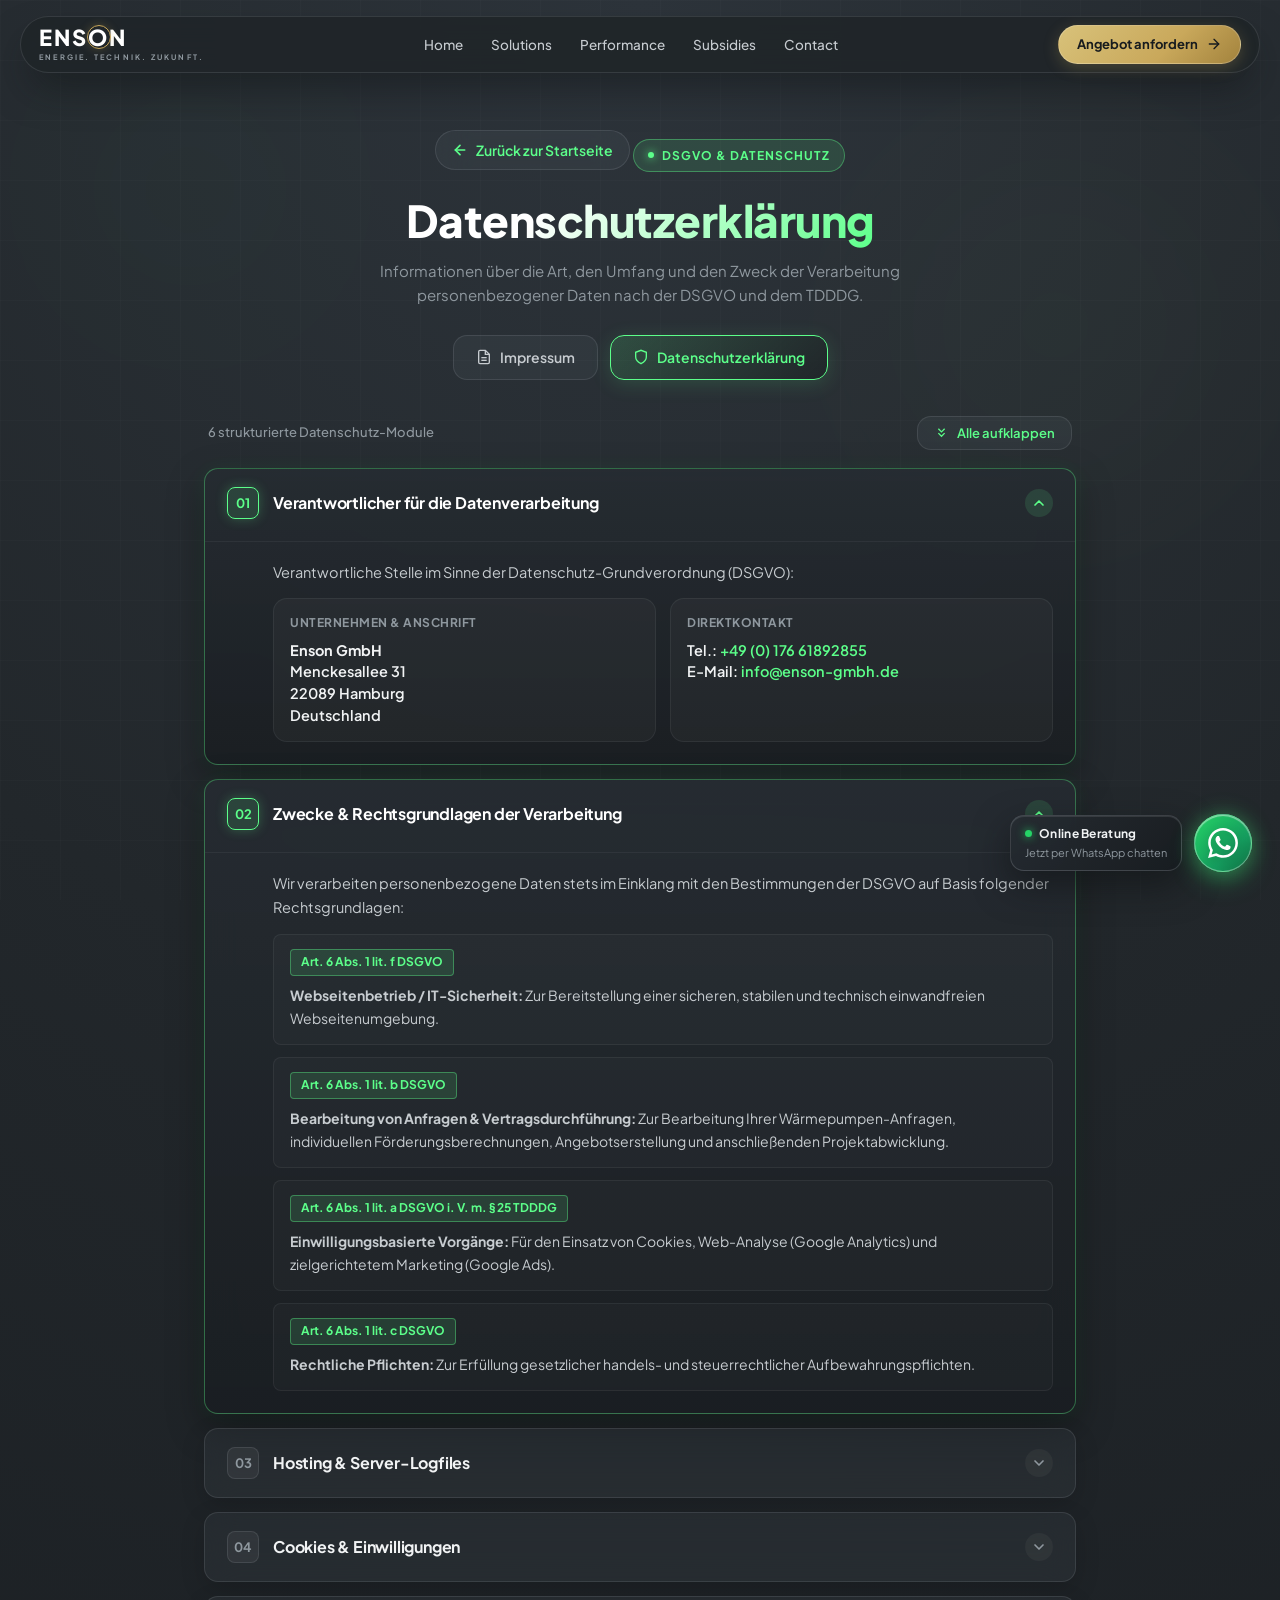
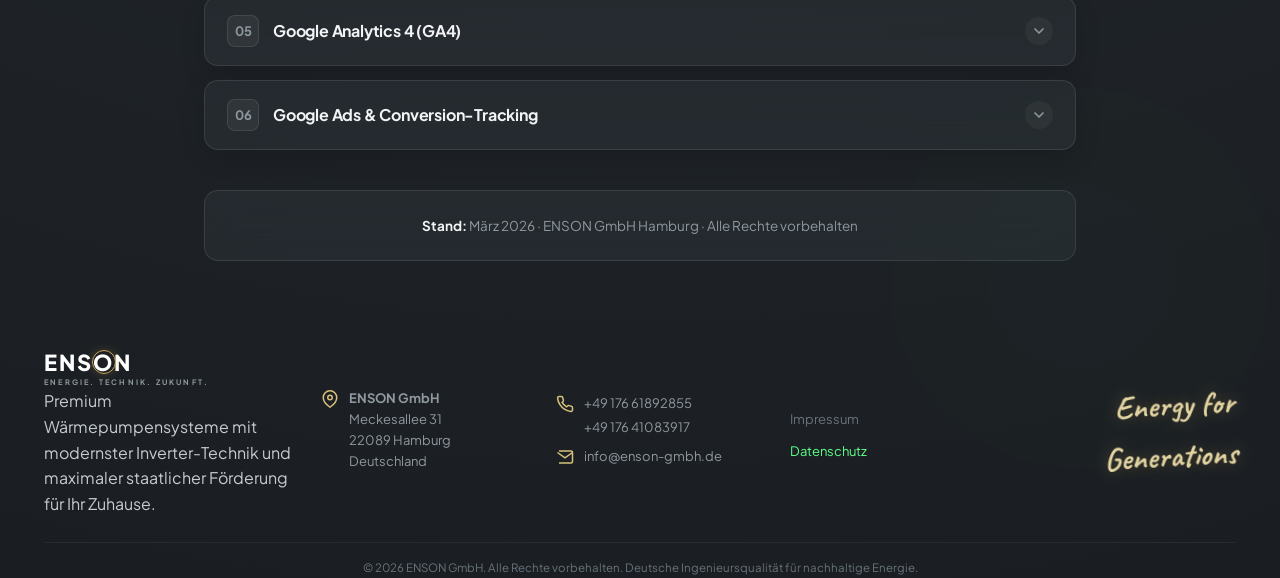
==== commit 4a6a4c88: "Update project" ====
--- a/datenschutz.html
+++ b/datenschutz.html
@@ -41,8 +41,8 @@
       </div>
 
       <div class="nav-actions">
-        <a href="index.html#contact" class="btn-quote">
-          <span>Request Quote</span>
+        <a href="index.html#calculator" class="btn-quote">
+          <span>Angebot anfordern</span>
           <svg class="btn-arrow" width="16" height="16" viewBox="0 0 24 24" fill="none" stroke="currentColor" stroke-width="2" stroke-linecap="round" stroke-linejoin="round">
             <line x1="5" y1="12" x2="19" y2="12"></line>
             <polyline points="12 5 19 12 12 19"></polyline>
--- a/style.css
+++ b/style.css
@@ -13,19 +13,19 @@
      7%  Sophisticated Champagne Gold (#C9A85B, #D8C27A)
      3%  Controlled Energy Green (#5CFF8A, #2E9B57)
      ========================================================================== */
-  
+
   /* Primary Backgrounds (Deep Charcoal / Graphite Gray with subtle cool blue-gray undertones) */
   --bg-primary: #202529;
   --bg-secondary: #1A1E22;
   --bg-surface-dark: #15181B;
   --bg-surface-elevated: #282E34;
-  
+
   /* Cool Metallic Silver-Gray Frosted Glass (#8F989F to #B4BBC3) */
   --bg-card: rgba(143, 152, 159, 0.08);
   --bg-card-hover: rgba(180, 187, 195, 0.14);
   --bg-card-solid: #262C32;
   --bg-glass-nav: rgba(32, 37, 41, 0.9);
-  
+
   /* Precision Metallic & Glass Borders */
   --border-glass: rgba(180, 187, 195, 0.15);
   --border-glass-light: rgba(180, 187, 195, 0.28);
@@ -73,13 +73,16 @@
 }
 
 /* Strict Zero-Horizontal-Scroll Global Reset */
-*, *::before, *::after {
+*,
+*::before,
+*::after {
   box-sizing: border-box;
   margin: 0;
   padding: 0;
 }
 
-html, body {
+html,
+body {
   width: 100%;
   max-width: 100%;
   overflow-x: hidden !important;
@@ -160,7 +163,7 @@
   left: 0;
   width: 100%;
   height: 100%;
-  background-image: 
+  background-image:
     linear-gradient(to right, rgba(255, 255, 255, 0.015) 1px, transparent 1px),
     linear-gradient(to bottom, rgba(255, 255, 255, 0.015) 1px, transparent 1px);
   background-size: 60px 60px;
@@ -276,7 +279,8 @@
   padding: 6px 2px;
 }
 
-.nav-link:hover, .nav-link.active {
+.nav-link:hover,
+.nav-link.active {
   color: var(--text-white);
 }
 
@@ -373,7 +377,7 @@
   z-index: 10;
   overflow: hidden;
   width: 100%;
-  background-image: 
+  background-image:
     linear-gradient(to right, rgba(32, 37, 41, 0.96) 0%, rgba(32, 37, 41, 0.88) 40%, rgba(32, 37, 41, 0.4) 75%, rgba(32, 37, 41, 0.85) 100%),
     url('assets/images/hero-bg.png');
   background-position: center right;
@@ -621,8 +625,15 @@
 }
 
 @keyframes pulseAnimation {
-  0% { transform: scale(0.6); opacity: 1; }
-  100% { transform: scale(2.2); opacity: 0; }
+  0% {
+    transform: scale(0.6);
+    opacity: 1;
+  }
+
+  100% {
+    transform: scale(2.2);
+    opacity: 0;
+  }
 }
 
 .marker-card {
@@ -783,11 +794,20 @@
   border-radius: 3px;
 }
 
-.mini-bar-chart .bar.b1 { height: 35%; }
-.mini-bar-chart .bar.b2 { height: 55%; }
-.mini-bar-chart .bar.b3 { height: 75%; }
-.mini-bar-chart .bar.b4.active { 
-  height: 100%; 
+.mini-bar-chart .bar.b1 {
+  height: 35%;
+}
+
+.mini-bar-chart .bar.b2 {
+  height: 55%;
+}
+
+.mini-bar-chart .bar.b3 {
+  height: 75%;
+}
+
+.mini-bar-chart .bar.b4.active {
+  height: 100%;
   background: linear-gradient(180deg, var(--gold-accent), var(--gold-dark));
   box-shadow: 0 0 10px var(--gold-glow);
 }
@@ -824,8 +844,13 @@
 }
 
 @keyframes waveFlow {
-  0% { transform: translateX(-100%); }
-  100% { transform: translateX(100%); }
+  0% {
+    transform: translateX(-100%);
+  }
+
+  100% {
+    transform: translateX(100%);
+  }
 }
 
 .progress-bar-slider {
@@ -1080,205 +1105,565 @@
   color: var(--text-body);
 }
 
+/* ==========================================================================
+   INTERACTIVE MULTI-STEP WIZARD (FÖRDERUNGS-CHECK 2026)
+   ========================================================================== */
+.calc-wizard-progress {
+  margin-bottom: 28px;
+  background: rgba(255, 255, 255, 0.02);
+  border: 1px solid rgba(255, 255, 255, 0.06);
+  border-radius: var(--radius-md);
+  padding: 16px 20px;
+}
+
+.wizard-progress-header {
+  display: flex;
+  justify-content: space-between;
+  align-items: center;
+  margin-bottom: 10px;
+}
+
+.wizard-step-counter {
+  font-size: 13px;
+  color: var(--text-muted);
+}
+
+.wizard-step-counter strong {
+  color: var(--neon-green);
+  font-size: 15px;
+}
+
+.wizard-step-hint {
+  font-size: 13px;
+  font-weight: 700;
+  color: var(--text-heading);
+}
+
+.wizard-progress-track {
+  width: 100%;
+  height: 6px;
+  background: rgba(180, 187, 195, 0.12);
+  border-radius: 3px;
+  overflow: hidden;
+  margin-bottom: 14px;
+}
+
+.wizard-progress-fill {
+  height: 100%;
+  background: linear-gradient(90deg, #2E9B57 0%, var(--neon-green) 100%);
+  border-radius: 3px;
+  box-shadow: 0 0 10px var(--neon-green-glow);
+  transition: width 0.4s cubic-bezier(0.16, 1, 0.3, 1);
+}
+
+.wizard-steps-indicators {
+  display: flex;
+  justify-content: space-between;
+  gap: 8px;
+}
+
+.step-dot-item {
+  display: flex;
+  align-items: center;
+  gap: 8px;
+  font-size: 12px;
+  color: var(--text-dim);
+  transition: all 0.3s ease;
+}
+
+.step-dot-num {
+  width: 22px;
+  height: 22px;
+  border-radius: 50%;
+  background: rgba(255, 255, 255, 0.05);
+  border: 1px solid var(--border-glass);
+  display: flex;
+  align-items: center;
+  justify-content: center;
+  font-size: 11px;
+  font-weight: 700;
+  color: var(--text-muted);
+  transition: all 0.3s ease;
+}
+
+.step-dot-item.active {
+  color: var(--text-heading);
+  font-weight: 700;
+}
+
+.step-dot-item.active .step-dot-num {
+  background: var(--neon-green-dim);
+  border-color: var(--neon-green);
+  color: var(--neon-green);
+  box-shadow: 0 0 10px rgba(92, 255, 138, 0.3);
+}
+
+.step-dot-item.completed .step-dot-num {
+  background: var(--neon-green);
+  border-color: var(--neon-green);
+  color: #081B10;
+}
+
+/* Wizard Grid & Steps */
 .calc-interactive-grid {
   display: grid;
-  grid-template-columns: 1.15fr 1fr;
+  grid-template-columns: 1.35fr 1fr;
   gap: 28px;
-  align-items: center;
-  width: 100%;
-}
-
-.calc-group {
-  margin-bottom: 18px;
-}
-
-.calc-label {
+  align-items: start;
+  width: 100%;
+}
+
+.calc-step {
+  display: none;
+  opacity: 0;
+  transform: translateY(12px);
+  transition: opacity 0.35s ease, transform 0.35s cubic-bezier(0.16, 1, 0.3, 1);
+}
+
+.calc-step.active {
   display: block;
-  font-size: 13px;
+  opacity: 1;
+  transform: translateY(0);
+  animation: stepSlideIn 0.35s cubic-bezier(0.16, 1, 0.3, 1);
+}
+
+@keyframes stepSlideIn {
+  from {
+    opacity: 0;
+    transform: translateY(12px);
+  }
+
+  to {
+    opacity: 1;
+    transform: translateY(0);
+  }
+}
+
+.calc-step-header {
+  margin-bottom: 20px;
+}
+
+.step-tag {
+  display: inline-block;
+  padding: 3px 9px;
+  background: var(--neon-green-dim);
+  border: 1px solid var(--border-neon);
+  border-radius: var(--radius-sm);
+  color: var(--neon-green);
+  font-size: 11px;
   font-weight: 700;
-  color: #B4BBC3;
+  letter-spacing: 0.5px;
+  text-transform: uppercase;
   margin-bottom: 8px;
 }
 
-.calc-options {
+.step-tag.success {
+  background: rgba(201, 168, 91, 0.15);
+  border-color: var(--border-gold);
+  color: var(--gold-accent);
+}
+
+.calc-step-title {
+  font-size: 19px;
+  font-weight: 800;
+  color: var(--text-heading);
+  margin: 0 0 6px 0;
+  line-height: 1.3;
+}
+
+.calc-step-desc {
+  font-size: 13.5px;
+  color: var(--text-muted);
+  margin: 0;
+}
+
+/* Choice Cards Grid */
+.calc-options-grid {
   display: grid;
   grid-template-columns: repeat(2, 1fr);
+  gap: 12px;
+  margin-bottom: 24px;
+}
+
+.calc-options-grid.two-col {
+  grid-template-columns: repeat(2, 1fr);
+}
+
+.calc-choice-card {
+  background: rgba(180, 187, 195, 0.05);
+  border: 1.5px solid var(--border-glass);
+  border-radius: var(--radius-md);
+  padding: 16px 14px;
+  display: flex;
+  align-items: center;
+  gap: 14px;
+  cursor: pointer;
+  outline: none;
+  transition: all 0.28s cubic-bezier(0.16, 1, 0.3, 1);
+  text-align: left;
+  font-family: inherit;
+  color: inherit;
+  position: relative;
+}
+
+.calc-choice-card:hover {
+  background: rgba(180, 187, 195, 0.1);
+  border-color: var(--border-glass-light);
+  transform: translateY(-2px);
+  box-shadow: 0 8px 20px rgba(0, 0, 0, 0.25);
+}
+
+.calc-choice-card.active {
+  background: linear-gradient(135deg, rgba(92, 255, 138, 0.1) 0%, rgba(32, 37, 41, 0.8) 100%);
+  border-color: var(--neon-green);
+  box-shadow: 0 8px 24px rgba(0, 0, 0, 0.35), 0 0 16px rgba(92, 255, 138, 0.18);
+  transform: translateY(-2px);
+}
+
+.choice-icon {
+  width: 44px;
+  height: 44px;
+  border-radius: 10px;
+  background: rgba(255, 255, 255, 0.04);
+  border: 1px solid var(--border-glass);
+  display: flex;
+  align-items: center;
+  justify-content: center;
+  color: var(--text-muted);
+  flex-shrink: 0;
+  transition: all 0.25s ease;
+}
+
+.calc-choice-card.active .choice-icon {
+  background: var(--neon-green-dim);
+  border-color: var(--neon-green);
+  color: var(--neon-green);
+  box-shadow: 0 0 10px rgba(92, 255, 138, 0.25);
+}
+
+.choice-info {
+  flex: 1;
+  min-width: 0;
+}
+
+.choice-title {
+  display: block;
+  font-size: 14.5px;
+  font-weight: 700;
+  color: var(--text-heading);
+  margin-bottom: 2px;
+}
+
+.choice-sub {
+  display: block;
+  font-size: 11.5px;
+  color: var(--text-muted);
+  line-height: 1.3;
+}
+
+.choice-radio {
+  width: 18px;
+  height: 18px;
+  border-radius: 50%;
+  border: 2px solid var(--border-glass);
+  background: transparent;
+  flex-shrink: 0;
+  position: relative;
+  transition: all 0.25s ease;
+}
+
+.calc-choice-card.active .choice-radio {
+  border-color: var(--neon-green);
+  background: var(--neon-green);
+  box-shadow: 0 0 8px var(--neon-green);
+}
+
+.calc-choice-card.active .choice-radio::after {
+  content: '';
+  width: 6px;
+  height: 6px;
+  border-radius: 50%;
+  background: #081B10;
+  position: absolute;
+  top: 50%;
+  left: 50%;
+  transform: translate(-50%, -50%);
+}
+
+/* Range Wrap in Wizard */
+.wizard-range-wrap {
+  margin-bottom: 20px;
+  padding: 18px;
+  background: rgba(255, 255, 255, 0.03);
+  border: 1px solid rgba(255, 255, 255, 0.08);
+  border-radius: var(--radius-md);
+}
+
+.range-header-info {
+  display: flex;
+  justify-content: space-between;
+  align-items: center;
+  margin-bottom: 12px;
+}
+
+.range-sub-label {
+  font-size: 14px;
+  font-weight: 700;
+  color: var(--text-heading);
+}
+
+.range-val-badge {
+  font-size: 18px;
+  font-weight: 800;
+  color: var(--gold-accent);
+  background: rgba(201, 168, 91, 0.15);
+  border: 1px solid var(--border-gold);
+  padding: 4px 14px;
+  border-radius: var(--radius-sm);
+  box-shadow: 0 0 12px var(--gold-glow);
+}
+
+/* Wizard Navigation Buttons */
+.wizard-nav-buttons {
+  display: flex;
+  align-items: center;
+  justify-content: space-between;
+  gap: 12px;
+  padding-top: 14px;
+  border-top: 1px solid rgba(255, 255, 255, 0.06);
+}
+
+.wizard-nav-buttons.single-next {
+  justify-content: flex-end;
+}
+
+.wizard-btn-prev {
+  display: inline-flex;
+  align-items: center;
   gap: 8px;
-}
-
-.calc-btn {
-  background: rgba(180, 187, 195, 0.07);
+  background: rgba(255, 255, 255, 0.05);
   border: 1px solid var(--border-glass);
   color: var(--text-body);
+  font-size: 13.5px;
+  font-weight: 600;
+  padding: 11px 20px;
+  border-radius: var(--radius-md);
+  cursor: pointer;
+  transition: all 0.25s ease;
+  font-family: inherit;
+}
+
+.wizard-btn-prev:hover {
+  background: rgba(255, 255, 255, 0.1);
+  color: var(--text-heading);
+  border-color: var(--border-glass-light);
+  transform: translateX(-3px);
+}
+
+.wizard-btn-next {
+  display: inline-flex;
+  align-items: center;
+  gap: 8px;
+  background: linear-gradient(135deg, #5CFF8A 0%, #2E9B57 100%);
+  color: #081B10;
+  font-size: 14px;
+  font-weight: 800;
+  padding: 12px 24px;
+  border-radius: var(--radius-md);
+  border: none;
+  cursor: pointer;
+  transition: all 0.3s cubic-bezier(0.16, 1, 0.3, 1);
+  box-shadow: 0 4px 16px rgba(92, 255, 138, 0.3);
+  font-family: inherit;
+}
+
+.wizard-btn-next:hover {
+  background: linear-gradient(135deg, #74ff9c 0%, #34ae62 100%);
+  transform: translateY(-2px);
+  box-shadow: 0 6px 22px rgba(92, 255, 138, 0.5);
+}
+
+/* Contact Fields in Step 4 */
+.calc-fields-grid {
+  display: grid;
+  grid-template-columns: repeat(2, 1fr);
+  gap: 14px;
+  margin-bottom: 24px;
+}
+
+.calc-field.full-width {
+  grid-column: 1 / -1;
+}
+
+.field-label {
+  display: block;
   font-size: 12.5px;
   font-weight: 600;
-  padding: 9px 10px;
+  color: var(--text-body);
+  margin-bottom: 6px;
+}
+
+.calc-input,
+.calc-textarea {
+  width: 100%;
+  box-sizing: border-box;
+  background: rgba(15, 18, 20, 0.8);
+  border: 1px solid var(--border-glass);
   border-radius: var(--radius-sm);
-  cursor: pointer;
+  padding: 12px 14px;
+  color: var(--text-heading);
+  font-size: 13.5px;
+  font-family: var(--font-main);
+  outline: none;
   transition: all 0.25s ease;
-  font-family: var(--font-main);
-  text-align: center;
-}
-
-.calc-btn:hover {
-  background: rgba(180, 187, 195, 0.14);
-  color: var(--text-heading);
-}
-
-.calc-btn.active {
-  background: rgba(92, 255, 138, 0.1);
+}
+
+.calc-input:focus,
+.calc-textarea:focus {
   border-color: var(--neon-green);
-  color: var(--neon-green);
-  box-shadow: 0 0 12px rgba(92, 255, 138, 0.2);
-}
-
-.range-wrap {
-  display: flex;
-  flex-direction: column;
-  gap: 8px;
-  width: 100%;
-}
-
-input[type="range"] {
-  width: 100%;
-  accent-color: var(--gold-primary);
-  cursor: pointer;
-  height: 6px;
-  border-radius: 3px;
-  background: rgba(180, 187, 195, 0.15);
-}
-
-.range-display {
-  display: flex;
-  justify-content: space-between;
-  align-items: center;
-  font-size: 12px;
-  color: var(--text-muted);
-}
-
-.range-display strong {
-  font-size: 15px;
-  color: var(--gold-accent);
-}
-
-.calc-checkbox-group {
-  display: flex;
-  flex-direction: column;
-  gap: 10px;
-  margin-top: 8px;
-}
-
-.calc-check {
-  display: flex;
-  align-items: center;
-  gap: 10px;
-  font-size: 12.5px;
-  color: var(--text-body);
-  cursor: pointer;
-}
-
-.calc-check input {
-  accent-color: var(--neon-green);
-  width: 16px;
-  height: 16px;
-  cursor: pointer;
-  flex-shrink: 0;
-}
-
+  box-shadow: 0 0 14px rgba(92, 255, 138, 0.25);
+  background: rgba(20, 25, 29, 0.95);
+}
+
+.calc-input::placeholder,
+.calc-textarea::placeholder {
+  color: var(--text-dim);
+}
+
+.calc-textarea {
+  resize: vertical;
+  min-height: 64px;
+}
+
+/* Results / Summary Box */
 .calc-results {
-  padding: 22px 18px;
+  padding: 24px 20px;
   border-radius: var(--radius-md);
   border: 1px solid var(--border-neon);
-  background: rgba(21, 24, 27, 0.88);
-  box-shadow: 0 0 25px rgba(92, 255, 138, 0.12);
-  width: 100%;
+  background: rgba(21, 24, 27, 0.92);
+  box-shadow: 0 0 30px rgba(92, 255, 138, 0.12);
+  width: 100%;
+  box-sizing: border-box;
+  position: sticky;
+  top: 100px;
 }
 
 .result-rate {
   display: flex;
   align-items: center;
   justify-content: space-between;
-  margin-bottom: 14px;
-  padding-bottom: 10px;
-  border-bottom: 1px solid rgba(255, 255, 255, 0.1);
+  margin-bottom: 16px;
+  padding-bottom: 12px;
+  border-bottom: 1px solid rgba(255, 255, 255, 0.08);
+}
+
+.rate-left-col {
+  display: flex;
+  flex-direction: column;
+  gap: 3px;
+}
+
+.rate-badge {
+  font-size: 11px;
+  font-weight: 700;
+  text-transform: uppercase;
+  letter-spacing: 0.5px;
+  color: var(--gold-accent);
 }
 
 .rate-label {
-  font-size: 13.5px;
+  font-size: 14px;
   font-weight: 700;
   color: var(--text-heading);
 }
 
 .rate-number {
-  font-size: 28px;
+  font-size: 26px;
   font-weight: 900;
   color: var(--neon-green);
   text-shadow: 0 0 15px var(--neon-green-glow);
-}
-
-.result-breakdown {
+  white-space: nowrap;
+}
+
+.result-summary-box {
+  background: rgba(255, 255, 255, 0.03);
+  border: 1px solid rgba(255, 255, 255, 0.06);
+  border-radius: var(--radius-sm);
+  padding: 14px 16px;
+  margin-bottom: 16px;
   display: flex;
   flex-direction: column;
   gap: 8px;
-  margin-bottom: 18px;
-}
-
-.break-item {
+}
+
+.summary-box-title {
+  font-size: 12px;
+  text-transform: uppercase;
+  letter-spacing: 0.5px;
+  color: var(--text-muted);
+  font-weight: 700;
+  margin-bottom: 2px;
+}
+
+.summary-item {
   display: flex;
   justify-content: space-between;
-  font-size: 12.5px;
+  font-size: 13px;
+  color: var(--text-body);
+}
+
+.summary-item strong {
+  color: var(--neon-green);
+  font-weight: 600;
+  text-align: right;
+  max-width: 60%;
+}
+
+.calc-trust-bullets {
+  display: flex;
+  flex-direction: column;
+  gap: 8px;
+}
+
+.trust-bullet-item {
+  display: flex;
+  align-items: center;
+  gap: 8px;
+  font-size: 12px;
   color: var(--text-muted);
 }
 
-.break-item strong {
-  color: var(--text-body);
-}
-
-.break-divider {
-  height: 1px;
-  background: rgba(255, 255, 255, 0.1);
-  margin: 4px 0;
-}
-
-.break-total {
-  display: flex;
-  justify-content: space-between;
-  font-size: 13.5px;
-  color: var(--text-heading);
-  font-weight: 700;
-}
-
-.break-total .total-amount {
-  font-size: 18px;
-  color: var(--gold-accent);
-  text-shadow: 0 0 10px var(--gold-glow);
-}
-
-.break-net {
-  display: flex;
-  justify-content: space-between;
-  font-size: 12px;
-  color: var(--text-dim);
+.bullet-check {
+  color: var(--neon-green);
+  font-weight: 900;
+  font-size: 13px;
 }
 
 .btn-calc-cta {
-  display: block;
-  text-align: center;
-  padding: 11px 18px;
-  border-radius: var(--radius-full);
+  display: inline-flex;
+  align-items: center;
+  justify-content: center;
+  gap: 8px;
+  padding: 13px 22px;
+  border-radius: var(--radius-md);
   background: linear-gradient(135deg, #5CFF8A 0%, #2E9B57 100%);
   color: #081B10;
   font-weight: 800;
-  font-size: 13.5px;
-  text-decoration: none;
-  box-shadow: 0 4px 18px rgba(92, 255, 138, 0.3);
-  transition: all 0.3s ease;
+  font-size: 14px;
+  border: none;
+  cursor: pointer;
+  box-shadow: 0 4px 18px rgba(92, 255, 138, 0.35);
+  transition: all 0.3s cubic-bezier(0.16, 1, 0.3, 1);
+  font-family: inherit;
+  box-sizing: border-box;
 }
 
 .btn-calc-cta:hover {
   transform: translateY(-2px);
-  box-shadow: 0 6px 24px rgba(92, 255, 138, 0.45);
-}
+  box-shadow: 0 6px 24px rgba(92, 255, 138, 0.55);
+  background: linear-gradient(135deg, #74ff9c 0%, #34ae62 100%);
+}
+
 
 /* ==========================================================================
    BRAND TRUST STRIP (GLOWING INFINITE CONTINUOUS MARQUEE)
@@ -1320,6 +1705,7 @@
   0% {
     transform: translateX(0);
   }
+
   100% {
     transform: translateX(-50%);
   }
@@ -1903,7 +2289,7 @@
     grid-template-columns: 1fr;
     gap: 36px;
   }
-  
+
   .benefit-cards-grid {
     grid-template-columns: repeat(2, 1fr);
   }
@@ -2076,15 +2462,153 @@
     font-size: 22px;
   }
 
-  /* Benefit Cards Mobile */
+  /* Benefit Cards Mobile - Compact Connected Energy Flow Design */
   .benefit-cards-grid {
-    grid-template-columns: 1fr;
+    position: relative;
+    display: flex;
+    flex-direction: column;
     gap: 12px;
+    padding: 6px 0;
+  }
+
+  /* Flowing Glowing Green Connector Line from first to last card */
+  .benefit-cards-grid::before {
+    content: '';
+    position: absolute;
+    top: 26px;
+    bottom: 26px;
+    left: 31px;
+    width: 2.5px;
+    background: linear-gradient(180deg,
+        rgba(92, 255, 138, 0.2) 0%,
+        rgba(92, 255, 138, 0.95) 30%,
+        rgba(92, 255, 138, 1) 60%,
+        rgba(92, 255, 138, 0.2) 100%);
+    background-size: 100% 250%;
+    animation: energyLineFlow 2.8s linear infinite;
+    box-shadow: 0 0 8px rgba(92, 255, 138, 0.6), 0 0 16px rgba(92, 255, 138, 0.3);
+    z-index: 1;
+    border-radius: 3px;
+  }
+
+  @keyframes energyLineFlow {
+    0% {
+      background-position: 0% 0%;
+    }
+
+    100% {
+      background-position: 0% 250%;
+    }
   }
 
   .benefit-card {
+    position: relative;
+    z-index: 2;
     min-height: auto;
-    padding: 18px 16px;
+    padding: 12px 14px;
+    display: grid;
+    grid-template-columns: auto 1fr;
+    grid-template-rows: auto auto auto;
+    column-gap: 12px;
+    row-gap: 3px;
+    align-items: center;
+    background: linear-gradient(135deg, rgba(38, 44, 50, 0.9) 0%, rgba(24, 28, 32, 0.95) 100%);
+    border: 1px solid rgba(180, 187, 195, 0.16);
+    border-radius: var(--radius-md);
+    box-shadow: 0 6px 20px rgba(0, 0, 0, 0.3);
+    backdrop-filter: blur(12px);
+    -webkit-backdrop-filter: blur(12px);
+  }
+
+  .benefit-card .card-icon-wrap {
+    grid-column: 1;
+    grid-row: 1 / 4;
+    margin-bottom: 0;
+    align-self: center;
+  }
+
+  .benefit-card .neon-icon {
+    width: 36px;
+    height: 36px;
+    border-radius: 9px;
+    background: #1e2429;
+    box-shadow: 0 0 12px rgba(0, 0, 0, 0.6), inset 0 1px 1px rgba(255, 255, 255, 0.15);
+    position: relative;
+    z-index: 3;
+  }
+
+  .benefit-card .neon-icon svg {
+    width: 17px;
+    height: 17px;
+  }
+
+  .benefit-card .card-title {
+    grid-column: 2;
+    grid-row: 1;
+    font-size: 14px;
+    font-weight: 700;
+    margin-bottom: 1px;
+    line-height: 1.25;
+    color: var(--text-heading);
+  }
+
+  .benefit-card .card-desc {
+    grid-column: 2;
+    grid-row: 2;
+    font-size: 11.5px;
+    color: var(--text-muted);
+    line-height: 1.4;
+    margin-bottom: 4px;
+  }
+
+  .benefit-card .card-visual-element {
+    grid-column: 2;
+    grid-row: 3;
+    margin-top: 0;
+  }
+
+  .benefit-card .subsidy-element {
+    justify-content: flex-start;
+    gap: 12px;
+  }
+
+  .benefit-card .percent-badge-gold {
+    font-size: 16px;
+  }
+
+  .benefit-card .mini-bar-chart {
+    height: 14px;
+    gap: 3px;
+  }
+
+  .benefit-card .mini-bar-chart .bar {
+    width: 3.5px;
+  }
+
+  .benefit-card .efficiency-badge-green {
+    font-size: 10.5px;
+    padding: 2px 8px;
+    border-radius: 4px;
+  }
+
+  .benefit-card .wave-container {
+    height: 10px;
+  }
+
+  .benefit-card .progress-bar-slider {
+    margin: 3px 0 0 0;
+    height: 4px;
+  }
+
+  .benefit-card .slider-thumb-ring {
+    width: 12px;
+    height: 12px;
+    top: -4px;
+  }
+
+  .benefit-card .slider-labels {
+    font-size: 9px;
+    margin-top: 3px;
   }
 
   /* Solutions 3D Cutaway Badge on Mobile */
@@ -2106,34 +2630,100 @@
     font-size: 13.5px;
   }
 
-  /* Calculator Mobile */
+  /* Calculator Mobile Wizard */
   .calc-card {
     padding: 20px 14px;
   }
 
   .calc-title {
     font-size: 20px;
+    line-height: 1.3;
   }
 
   .calc-desc {
     font-size: 13px;
   }
 
-  .calc-options {
+  .calc-wizard-progress {
+    padding: 12px 14px;
+    margin-bottom: 20px;
+  }
+
+  .wizard-progress-header {
+    font-size: 12px;
+  }
+
+  .wizard-steps-indicators {
+    gap: 4px;
+  }
+
+  .step-dot-label {
+    display: none;
+  }
+
+  .step-dot-num {
+    width: 24px;
+    height: 24px;
+    font-size: 12px;
+  }
+
+  .calc-interactive-grid {
     grid-template-columns: 1fr;
-    gap: 8px;
+    gap: 22px;
+  }
+
+  .calc-step-title {
+    font-size: 17px;
+  }
+
+  .calc-options-grid,
+  .calc-options-grid.two-col {
+    grid-template-columns: 1fr;
+    gap: 10px;
+  }
+
+  .calc-choice-card {
+    padding: 14px 12px;
+    gap: 12px;
+  }
+
+  .choice-icon {
+    width: 38px;
+    height: 38px;
+  }
+
+  .choice-icon svg {
+    width: 20px;
+    height: 20px;
+  }
+
+  .choice-title {
+    font-size: 13.5px;
+  }
+
+  .choice-sub {
+    font-size: 11px;
+  }
+
+  .wizard-btn-prev,
+  .wizard-btn-next,
+  .btn-calc-cta {
+    padding: 11px 16px;
+    font-size: 13px;
+  }
+
+  .calc-fields-grid {
+    grid-template-columns: 1fr;
+    gap: 10px;
   }
 
   .calc-results {
-    padding: 16px 12px;
+    padding: 18px 14px;
+    position: static;
   }
 
   .rate-number {
-    font-size: 24px;
-  }
-
-  .break-total .total-amount {
-    font-size: 16px;
+    font-size: 22px;
   }
 
   /* Trust Strip Mobile */
@@ -2369,7 +2959,8 @@
     gap: 10px;
   }
 
-  .address-col, .contact-col {
+  .address-col,
+  .contact-col {
     grid-column: 1 / -1;
   }
 
@@ -2466,6 +3057,7 @@
     transform: scale(0.95);
     opacity: 0.9;
   }
+
   100% {
     transform: scale(1.85);
     opacity: 0;
@@ -2508,8 +3100,17 @@
 }
 
 @keyframes dotPulse {
-  0%, 100% { opacity: 1; transform: scale(1); }
-  50% { opacity: 0.5; transform: scale(0.85); }
+
+  0%,
+  100% {
+    opacity: 1;
+    transform: scale(1);
+  }
+
+  50% {
+    opacity: 0.5;
+    transform: scale(0.85);
+  }
 }
 
 .whatsapp-tooltip-title {
@@ -2537,11 +3138,11 @@
     left: auto;
     gap: 0;
   }
-  
+
   .whatsapp-tooltip {
     display: none;
   }
-  
+
   .whatsapp-icon-wrap,
   .whatsapp-icon-box {
     width: 52px;
@@ -2853,7 +3454,7 @@
 }
 
 .accordion-item.active .accordion-content {
-  max-height: 800px;
+  max-height: 2000px;
   opacity: 1;
 }
 
@@ -2929,38 +3530,48 @@
 .legal-tag-list {
   display: flex;
   flex-direction: column;
-  gap: 10px;
-  margin-top: 8px;
+  gap: 12px;
+  margin-top: 12px;
+  width: 100%;
 }
 
 .legal-tag-item {
   display: flex;
+  flex-direction: column;
   align-items: flex-start;
-  gap: 10px;
-  padding: 10px 14px;
+  gap: 8px;
+  padding: 14px 16px;
   background: rgba(255, 255, 255, 0.02);
   border: 1px solid rgba(255, 255, 255, 0.06);
   border-radius: 8px;
+  box-sizing: border-box;
+  width: 100%;
 }
 
 .legal-pill {
   display: inline-block;
-  padding: 3px 8px;
+  padding: 4px 10px;
   background: var(--neon-green-dim);
   border: 1px solid var(--border-neon);
   border-radius: 4px;
   color: var(--neon-green);
-  font-size: 11.5px;
+  font-size: 12px;
   font-weight: 700;
-  white-space: nowrap;
-  flex-shrink: 0;
-  margin-top: 2px;
+  white-space: normal;
+  word-break: break-word;
+  overflow-wrap: break-word;
+  max-width: 100%;
+  line-height: 1.4;
+  box-sizing: border-box;
 }
 
 .legal-tag-text {
-  font-size: 13.5px;
+  font-size: 14px;
   color: var(--text-body);
-  line-height: 1.5;
+  line-height: 1.65;
+  width: 100%;
+  word-break: break-word;
+  overflow-wrap: break-word;
 }
 
 /* Action Button Inside Cookie Accordion */
@@ -2975,6 +3586,8 @@
   justify-content: space-between;
   flex-wrap: wrap;
   gap: 14px;
+  box-sizing: border-box;
+  width: 100%;
 }
 
 .cookie-revoke-btn {
@@ -2992,6 +3605,9 @@
   transition: all 0.3s cubic-bezier(0.16, 1, 0.3, 1);
   box-shadow: 0 4px 15px rgba(92, 255, 138, 0.3);
   font-family: inherit;
+  max-width: 100%;
+  text-align: center;
+  justify-content: center;
 }
 
 .cookie-revoke-btn:hover {
@@ -3028,7 +3644,7 @@
   }
 
   .legal-container {
-    padding: 0 16px;
+    padding: 0 14px;
   }
 
   .accordion-header {
@@ -3038,6 +3654,7 @@
 
   .accordion-body {
     padding: 0 14px 18px 14px;
+    font-size: 14px;
   }
 
   .accordion-header-left {
@@ -3056,6 +3673,27 @@
 
   .legal-info-grid {
     grid-template-columns: 1fr;
+  }
+
+  .legal-tag-item {
+    padding: 12px;
+  }
+
+  .legal-pill {
+    font-size: 11.5px;
+  }
+
+  .legal-tag-text {
+    font-size: 13px;
+  }
+
+  .cookie-action-box {
+    flex-direction: column;
+    align-items: stretch;
+  }
+
+  .cookie-revoke-btn {
+    width: 100%;
   }
 }
 
@@ -3134,10 +3772,8 @@
   .legal-card-static {
     padding: 24px 18px;
   }
-  
+
   .legal-section-title {
     font-size: 16px;
   }
-}
-
-
+}
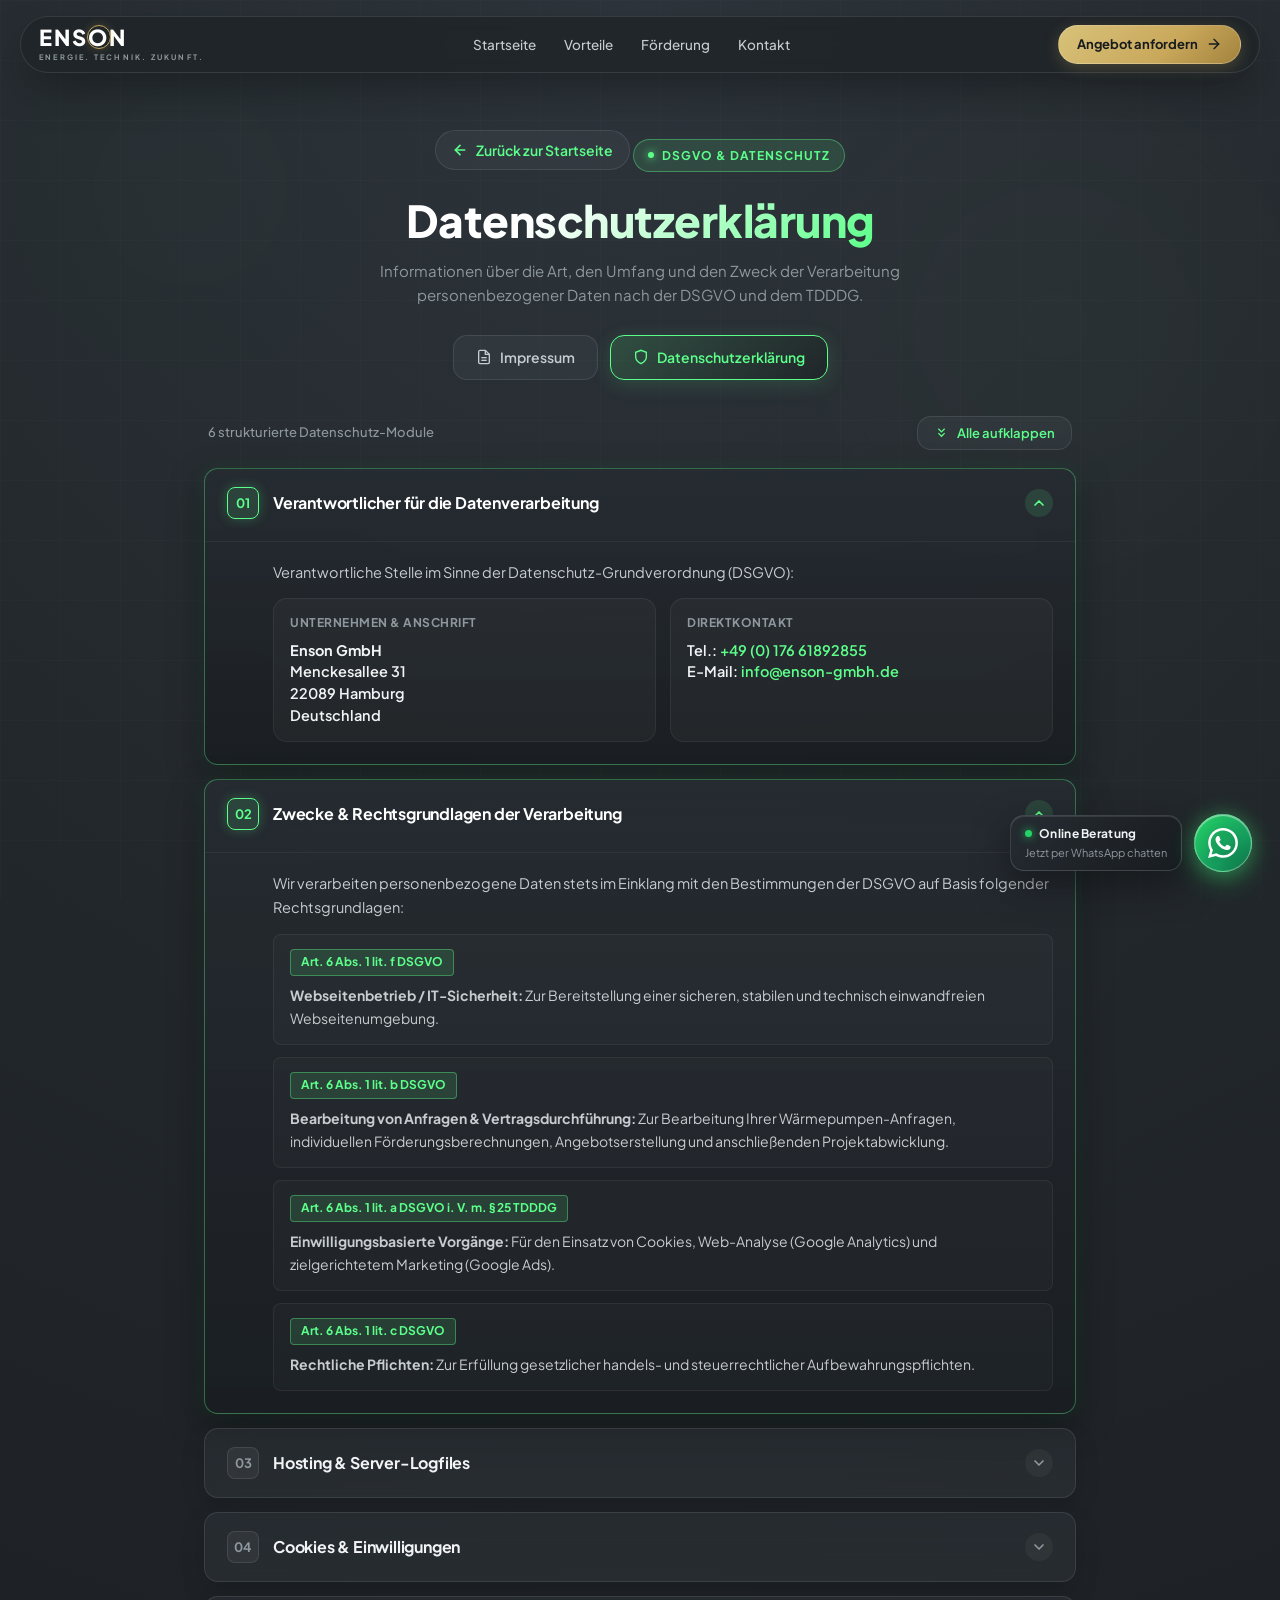
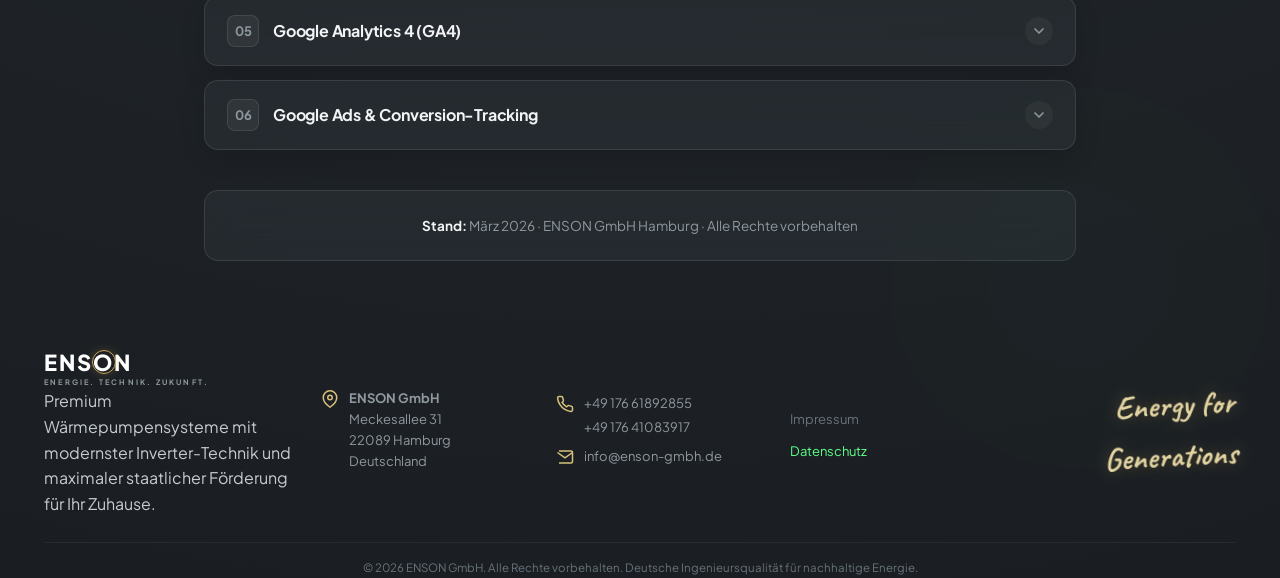
==== commit cd14ab76: "Update project" ====
--- a/datenschutz.html
+++ b/datenschutz.html
@@ -33,11 +33,10 @@
       </a>
 
       <div class="nav-menu" id="navMenu">
-        <a href="index.html#hero" class="nav-link">Home</a>
-        <a href="index.html#solutions" class="nav-link">Solutions</a>
-        <a href="index.html#benefits" class="nav-link">Performance</a>
-        <a href="index.html#calculator" class="nav-link">Subsidies</a>
-        <a href="index.html#contact" class="nav-link">Contact</a>
+        <a href="index.html#hero" class="nav-link">Startseite</a>
+        <a href="index.html#benefits" class="nav-link">Vorteile</a>
+        <a href="index.html#calculator" class="nav-link">Förderung</a>
+        <a href="index.html#contact" class="nav-link">Kontakt</a>
       </div>
 
       <div class="nav-actions">
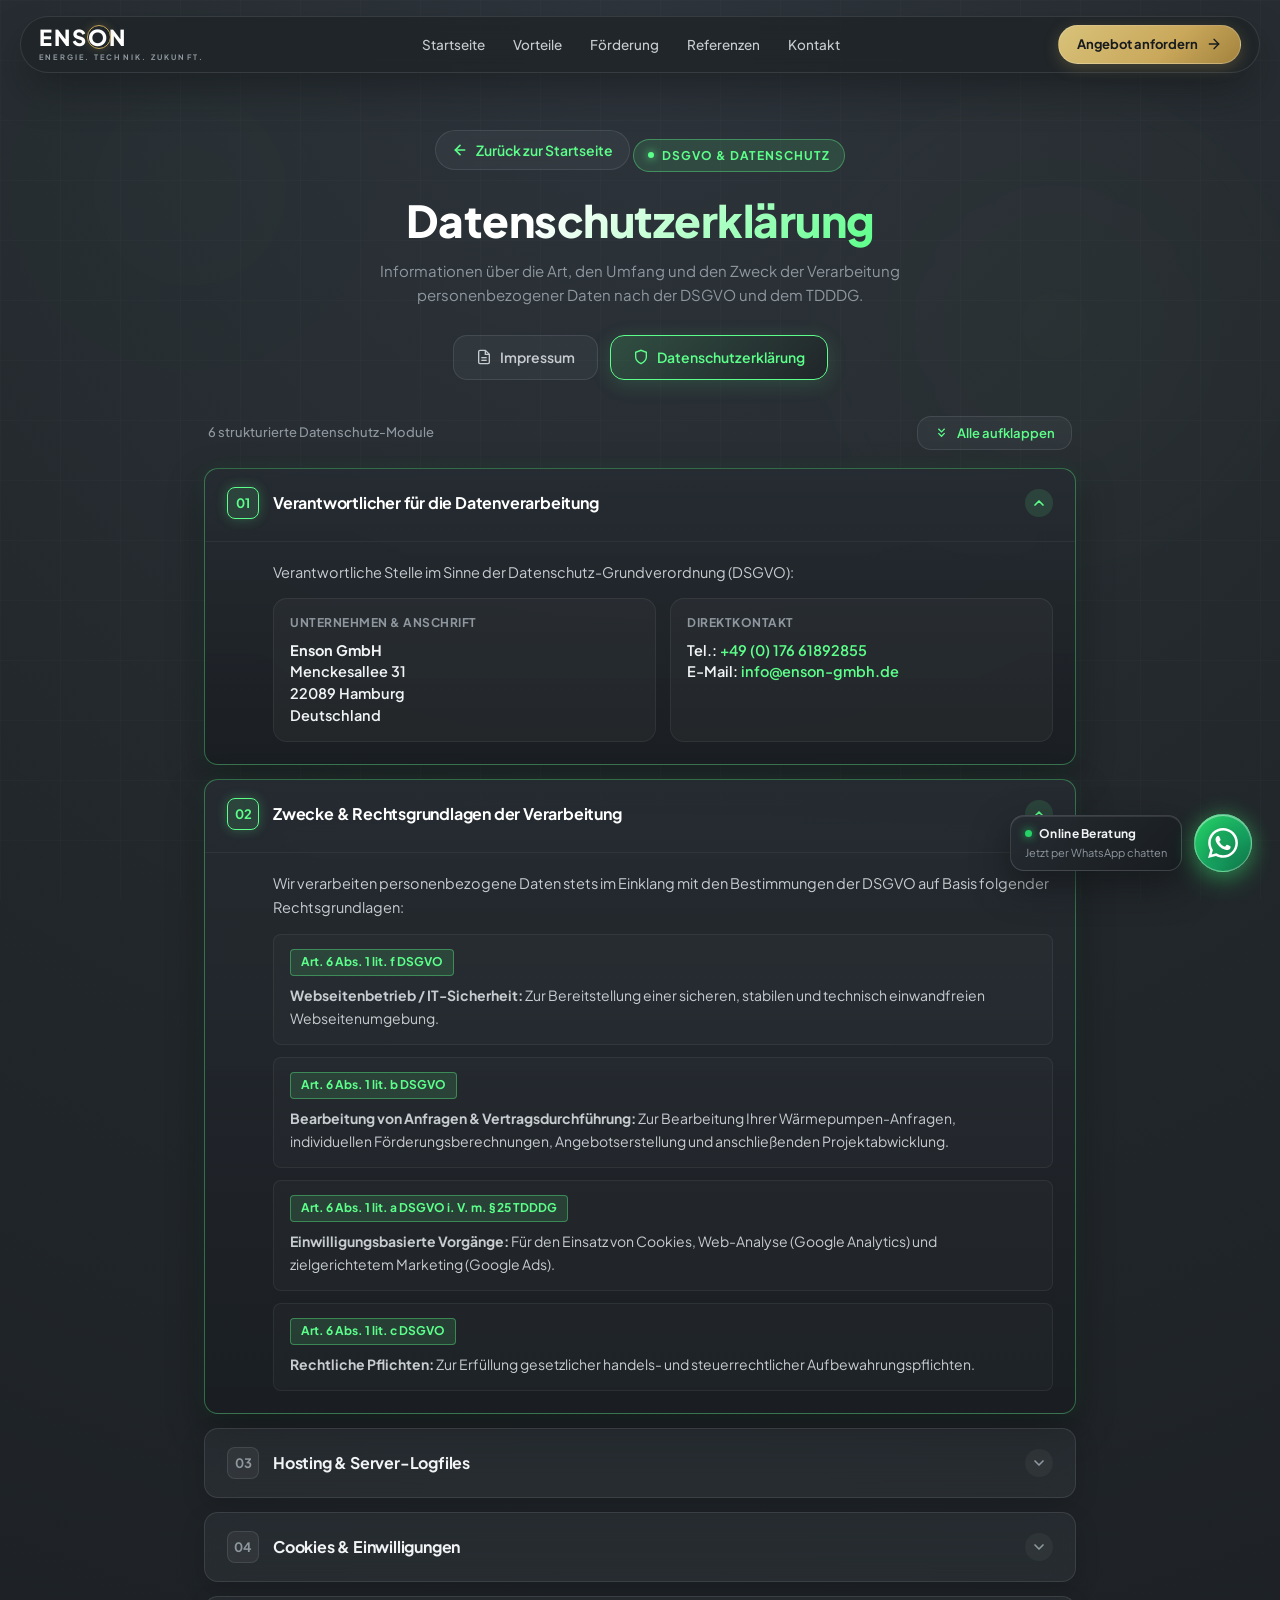
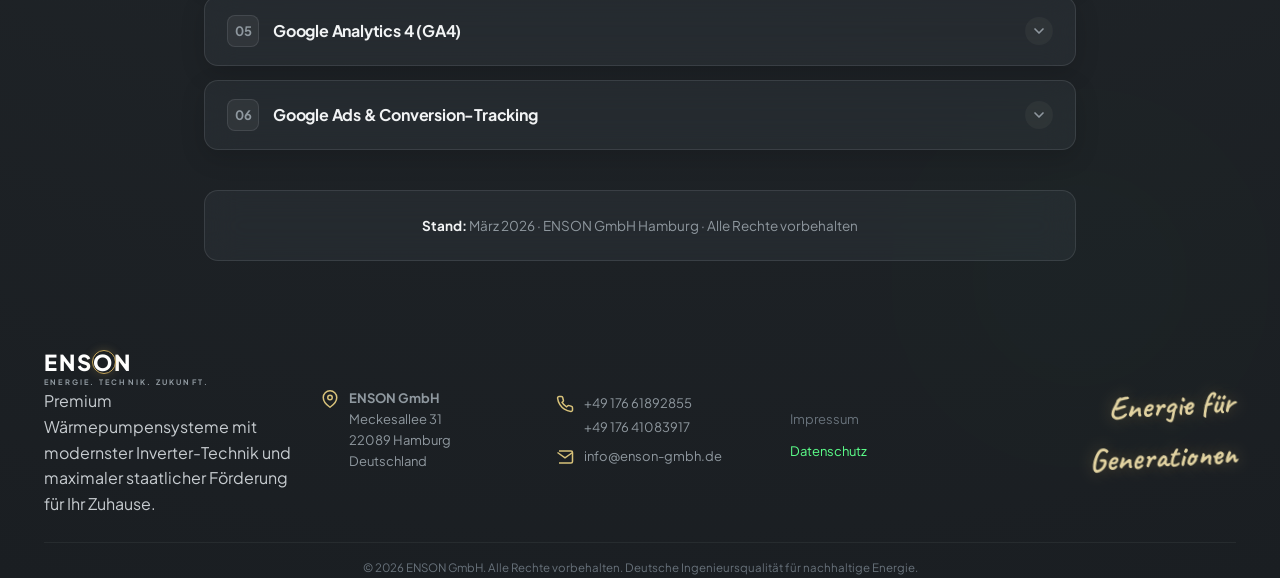
==== commit 223bf6f0: "Update project" ====
--- a/datenschutz.html
+++ b/datenschutz.html
@@ -6,6 +6,7 @@
   <title>Datenschutzerklärung | ENSON GmbH</title>
   <meta name="description" content="Datenschutzerklärung der ENSON GmbH gemäß DSGVO und TDDDG. Erfahren Sie alles über die Verarbeitung Ihrer personenbezogenen Daten.">
   <meta name="robots" content="noindex, follow">
+  <meta name="referrer" content="strict-origin-when-cross-origin">
 
   <!-- Google Fonts: Plus Jakarta Sans & Caveat -->
   <link rel="preconnect" href="https://fonts.googleapis.com">
@@ -36,6 +37,7 @@
         <a href="index.html#hero" class="nav-link">Startseite</a>
         <a href="index.html#benefits" class="nav-link">Vorteile</a>
         <a href="index.html#calculator" class="nav-link">Förderung</a>
+        <a href="index.html#projects" class="nav-link">Referenzen</a>
         <a href="index.html#contact" class="nav-link">Kontakt</a>
       </div>
 
@@ -439,7 +441,7 @@
         <!-- Col 5: Handwritten Signature Slogan -->
         <div class="footer-col signature-col">
           <div class="footer-handwritten-slogan">
-            Energy for Generations
+            Energie für Generationen
           </div>
         </div>
 
--- a/style.css
+++ b/style.css
@@ -1664,7 +1664,6 @@
   background: linear-gradient(135deg, #74ff9c 0%, #34ae62 100%);
 }
 
-
 /* ==========================================================================
    BRAND TRUST STRIP (GLOWING INFINITE CONTINUOUS MARQUEE)
    ========================================================================== */
@@ -1743,6 +1742,187 @@
   font-weight: 900;
   font-size: 16px;
   letter-spacing: 2px;
+}
+
+/* ==========================================================================
+   REALIZED PROJECTS & REFERENCES SECTION (ERFOLGREICHE INSTALLATIONEN)
+   ========================================================================== */
+.projects-section {
+  position: relative;
+  padding: 70px 0 50px 0;
+  z-index: 10;
+  width: 100%;
+}
+
+.projects-grid {
+  display: grid;
+  grid-template-columns: repeat(3, 1fr);
+  gap: 24px;
+  margin-top: 36px;
+  margin-bottom: 32px;
+}
+
+.project-card {
+  border-radius: var(--radius-lg);
+  background: linear-gradient(180deg, rgba(38, 44, 50, 0.85) 0%, rgba(22, 26, 30, 0.95) 100%);
+  border: 1px solid var(--border-glass);
+  box-shadow: 0 14px 35px rgba(0, 0, 0, 0.35);
+  overflow: hidden;
+  display: flex;
+  flex-direction: column;
+  transition: all 0.35s cubic-bezier(0.16, 1, 0.3, 1);
+  position: relative;
+}
+
+.project-card:hover {
+  transform: translateY(-6px);
+  border-color: rgba(92, 255, 138, 0.4);
+  box-shadow: 0 20px 45px rgba(0, 0, 0, 0.5), 0 0 30px rgba(92, 255, 138, 0.18);
+}
+
+.project-img-wrap {
+  position: relative;
+  width: 100%;
+  height: 340px;
+  overflow: hidden;
+  background: #14171a;
+  display: flex;
+}
+
+.project-img {
+  width: 100%;
+  height: 100%;
+  object-fit: cover;
+  object-position: center;
+  transition: transform 0.6s cubic-bezier(0.16, 1, 0.3, 1), filter 0.4s ease;
+}
+
+.project-card:hover .project-img {
+  transform: scale(1.06);
+}
+
+.project-overlay {
+  position: absolute;
+  inset: 0;
+  background: linear-gradient(180deg, rgba(0, 0, 0, 0.15) 0%, rgba(15, 18, 20, 0.4) 60%, rgba(15, 18, 20, 0.75) 100%);
+  pointer-events: none;
+  transition: opacity 0.3s ease;
+}
+
+.project-badges-bar {
+  position: absolute;
+  top: 14px;
+  left: 14px;
+  right: 14px;
+  display: flex;
+  justify-content: space-between;
+  align-items: center;
+  gap: 8px;
+  z-index: 2;
+  flex-wrap: wrap;
+}
+
+.proj-badge {
+  display: inline-block;
+  font-size: 11.5px;
+  font-weight: 700;
+  padding: 5px 12px;
+  border-radius: var(--radius-sm);
+  backdrop-filter: blur(10px);
+  -webkit-backdrop-filter: blur(10px);
+  text-transform: uppercase;
+  letter-spacing: 0.5px;
+  box-shadow: 0 4px 12px rgba(0, 0, 0, 0.3);
+}
+
+.proj-badge.brand-badge {
+  background: rgba(201, 168, 91, 0.25);
+  border: 1px solid var(--border-gold);
+  color: var(--gold-accent);
+}
+
+.proj-badge.brand-badge.vaillant {
+  background: rgba(92, 255, 138, 0.2);
+  border-color: var(--border-neon);
+  color: var(--neon-green);
+}
+
+.proj-badge.tech-badge {
+  background: rgba(20, 24, 28, 0.82);
+  border: 1px solid var(--border-glass);
+  color: #ffffff;
+}
+
+/* Bottom Reference Action Bar */
+.projects-bottom-bar {
+  display: flex;
+  align-items: center;
+  justify-content: space-between;
+  gap: 20px;
+  padding: 20px 28px;
+  border-radius: var(--radius-lg);
+  border: 1px solid rgba(201, 168, 91, 0.3);
+  background: linear-gradient(135deg, rgba(38, 44, 50, 0.9) 0%, rgba(24, 28, 32, 0.95) 100%);
+  flex-wrap: wrap;
+  box-shadow: 0 10px 30px rgba(0, 0, 0, 0.25);
+}
+
+.projects-bottom-text {
+  display: flex;
+  flex-direction: column;
+  gap: 4px;
+}
+
+.projects-bottom-text strong {
+  font-size: 15px;
+  color: var(--text-heading);
+}
+
+.projects-bottom-text span {
+  font-size: 13px;
+  color: var(--text-muted);
+}
+
+/* Projects Section Responsive */
+@media (max-width: 991px) {
+  .projects-grid {
+    grid-template-columns: repeat(2, 1fr);
+    gap: 20px;
+  }
+
+  .project-img-wrap {
+    height: 300px;
+  }
+}
+
+@media (max-width: 768px) {
+  .projects-section {
+    padding: 45px 0 35px 0;
+  }
+  
+  .projects-grid {
+    grid-template-columns: 1fr;
+    gap: 18px;
+    margin-top: 24px;
+    margin-bottom: 24px;
+  }
+  
+  .project-img-wrap {
+    height: 250px;
+  }
+  
+  .projects-bottom-bar {
+    padding: 18px 16px;
+    flex-direction: column;
+    align-items: stretch;
+    text-align: center;
+    gap: 14px;
+  }
+  
+  .projects-bottom-bar .btn-quote {
+    justify-content: center;
+    width: 100%;
+  }
 }
 
 /* ==========================================================================
